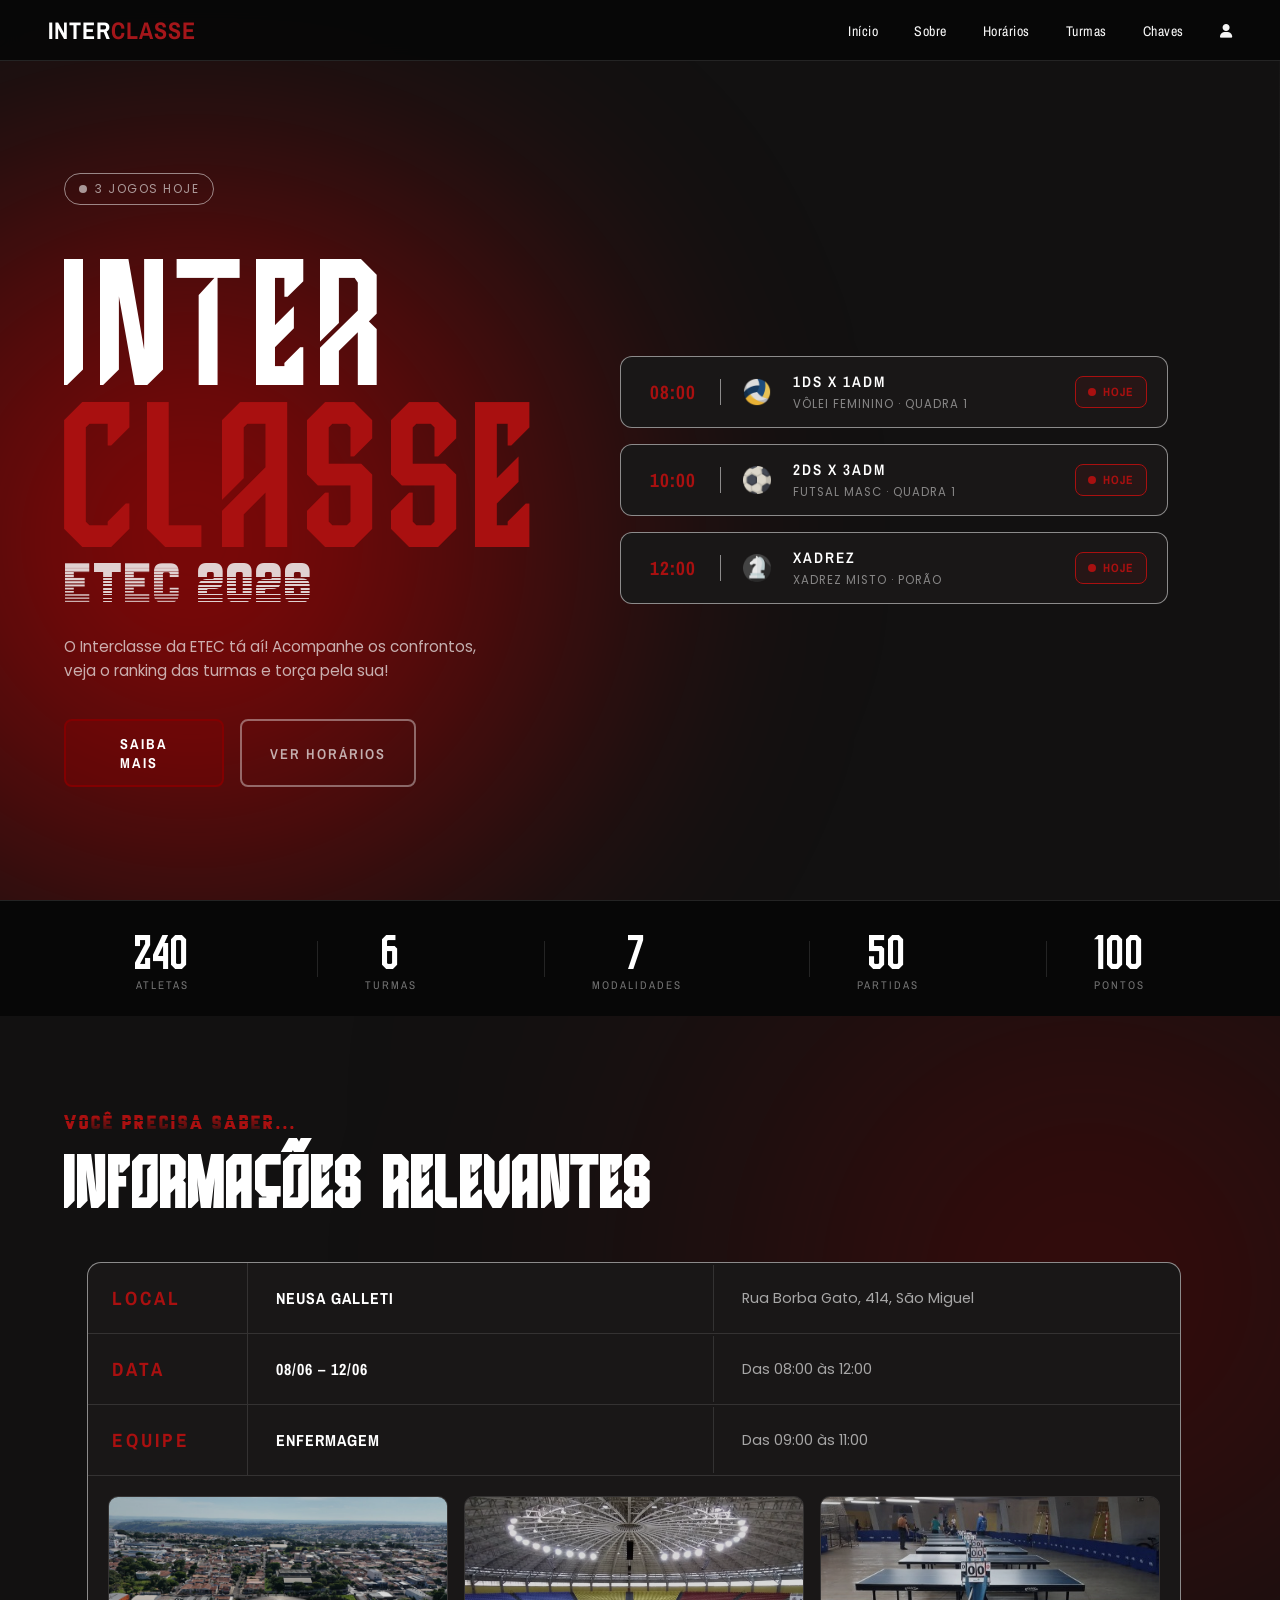
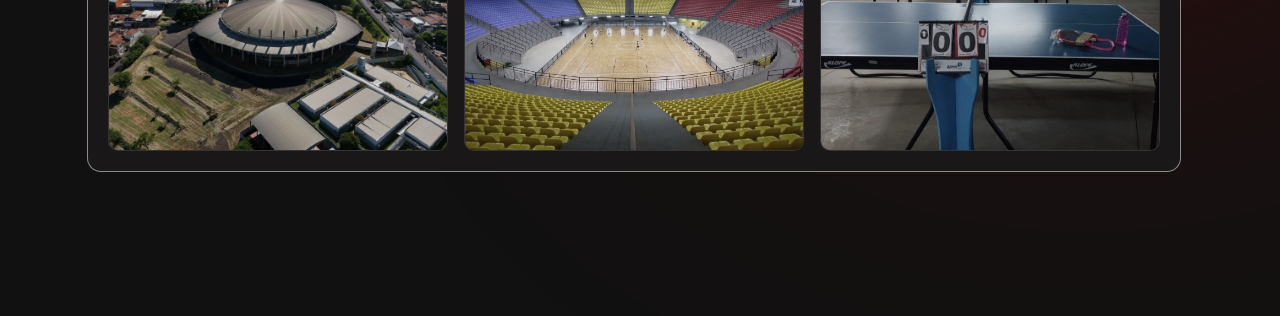
==== ProjetoInterclasse/screens/index.html @ 47228dbf "Att login modal + sobre Criação e lapidação do modal de login e da página sobre (infos)" ====
<!DOCTYPE html>
<html lang="pt-br">
<head>
    <meta charset="UTF-8">
    <meta name="viewport" content="width=device-width, initial-scale=1.0">
    <link rel="stylesheet" href="css/style.css">
    <link rel="stylesheet" href="https://cdnjs.cloudflare.com/ajax/libs/font-awesome/6.5.0/css/all.min.css">
    <link rel="preconnect" href="https://fonts.googleapis.com">
    <link rel="preconnect" href="https://fonts.gstatic.com" crossorigin>
    <link href="https://fonts.googleapis.com/css2?family=Alegreya:ital,wght@0,400..900;1,400..900&family=Archivo+Narrow:ital,wght@0,400..700;1,400..700&family=Poppins:ital,wght@0,100;0,200;0,300;0,400;0,500;0,600;0,700;0,800;0,900;1,100;1,200;1,300;1,400;1,500;1,600;1,700;1,800;1,900&family=Work+Sans:ital,wght@0,100..900;1,100..900&display=swap" rel="stylesheet">
    <title>Interclasse</title>
</head>

<body>
 
    <!-- ==================== HEADER ==================== -->
    <header>
        <nav>
            <div class="logo"><h1>INTER<span>CLASSE</span></h1></div>
            <ul>
                <li><a href="#home">Início</a></li>
                <li><a href="#sobre">Sobre</a></li>
                <li><a href="#horarios">Horários</a></li>
                <li><a href="#turmas">Turmas</a></li>
                <li><a href="#chaves">Chaves</a></li>
                <li><a href="#" id="openLogin"><i class="fas fa-user"></i></a></li>
            </ul>
        </nav>
    </header>
 
    <!-- ==================== HOME ==================== -->
    <section class="hero" id="home">
        <div class="hero-texture"></div>
        <div class="hero-blob"></div>
 
        <div class="hero-left">
            <div class="badge-hoje">
                <div class="dot"></div>
                <span>3 Jogos Hoje</span>
            </div>
            <h1 class="hero-title">
                <span class="t1">INTER</span>
                <span class="t2">CLASSE</span>
            </h1>
            <div class="hero-sub">ETEC 2026</div>
            <p class="hero-desc">
                O Interclasse da ETEC tá aí! Acompanhe os confrontos,
                veja o ranking das turmas e torça pela sua!
            </p>
            <div class="hero-btns">
                <a href="#sobre" class="btn-primary">Saiba Mais</a>
                <a href="#horarios" class="btn-secondary">Ver Horários</a>
            </div>
        </div>
 
        <div class="hero-right">
            <div class="game-card">
                <div class="gc-hour">08:00</div>
                <div class="gc-icon"><img src="../imgs/icons/voleibol.png" alt="Vôlei"></div>
                <div class="gc-name">1DS X 1ADM</div>
                <div class="gc-desc">Vôlei Feminino · Quadra 1</div>
                <div class="gc-badge"><div class="dot"></div><span>Hoje</span></div>
            </div>
            <div class="game-card">
                <div class="gc-hour">10:00</div>
                <div class="gc-icon"><img src="../imgs/icons/futsal.png" alt="Futsal"></div>
                <div class="gc-name">2DS X 3ADM</div>
                <div class="gc-desc">Futsal Masc · Quadra 1</div>
                <div class="gc-badge"><div class="dot"></div><span>Hoje</span></div>
            </div>
            <div class="game-card">
                <div class="gc-hour">12:00</div>
                <div class="gc-icon"><img src="../imgs/icons/xadrez.png" alt="Xadrez"></div>
                <div class="gc-name">XADREZ</div>
                <div class="gc-desc">Xadrez Misto · Porão</div>
                <div class="gc-badge"><div class="dot"></div><span>Hoje</span></div>
            </div>
        </div>
    </section>
 
    <!-- ==================== STATS BAR ==================== -->
    <div class="stats-bar">
        <div class="stat-item"><span class="stat-value">240</span><span class="stat-label">Atletas</span></div>
        <div class="stat-item"><span class="stat-value">6</span><span class="stat-label">Turmas</span></div>
        <div class="stat-item"><span class="stat-value">7</span><span class="stat-label">Modalidades</span></div>
        <div class="stat-item"><span class="stat-value">50</span><span class="stat-label">Partidas</span></div>
        <div class="stat-item"><span class="stat-value">100</span><span class="stat-label">Pontos</span></div>
    </div>
 
    <!-- ==================== SOBRE ==================== -->
    <section class="sobre-section" id="sobre">
        <div class="sobre-texture"></div>
        <div class="sobre-blob"></div>
 
        <div class="section-header">
            <div class="section-eyebrow">Você precisa saber...</div>
            <h2 class="section-title">INFORMAÇÕES RELEVANTES</h2>
        </div>
 
        <div class="info-card">
            <div class="info-row">
                <div class="info-label">Local</div>
                <div class="info-value">NEUSA GALLETI</div>
                <div class="info-detail">Rua Borba Gato, 414, São Miguel</div>
            </div>
            <div class="info-row">
                <div class="info-label">Data</div>
                <div class="info-value">08/06 – 12/06</div>
                <div class="info-detail">Das 08:00 às 12:00</div>
            </div>
            <div class="info-row">
                <div class="info-label">Equipe</div>
                <div class="info-value">ENFERMAGEM</div>
                <div class="info-detail">Das 09:00 às 11:00</div>
            </div>
            <div class="gallery">
                <div class="gallery-item"><img src="../imgs/local/local1.jpeg" alt="Vista aérea"></div>
                <div class="gallery-item"><img src="../imgs/local/local2.jpeg" alt="Quadra interna"></div>
                <div class="gallery-item"><img src="../imgs/local/local3.jpg" alt="Mesas de tênis"></div>
            </div>
        </div>
    </section>
 
    <!-- ==================== MODAL LOGIN ==================== -->
    <div class="modal-overlay" id="loginModal">
        <div class="modal">
            <div class="modal-header">
                <div class="modal-logo">INTER<span>CLASSE</span></div>
                <div class="modal-subtitle">ETEC Antonio Devisate &mdash; 2026</div>
                <button class="modal-close" id="closeModal"><i class="fas fa-times"></i></button>
            </div>
            <div class="modal-body">
                <div class="modal-field">
                    <label>Usuário / RM</label>
                    <input type="text" placeholder="Digite seu usuário...">
                </div>
                <div class="modal-field">
                    <label>Senha</label>
                    <input type="password" placeholder="••••••••••••">
                </div>
                <div class="modal-role">
                    <label>Entrar como</label>
                    <div class="role-toggle">
                        <button class="role-btn active" id="roleOrg">Organização</button>
                        <button class="role-btn" id="roleAluno">Aluno</button>
                    </div>
                </div>
                <button class="modal-submit">Entrar</button>
            </div>
            <div class="modal-footer">Cadastro? Fale com a Coordenação.</div>
        </div>
    </div>
 
    <script>
        // Modal
        const modal     = document.getElementById('loginModal');
        const openBtn   = document.getElementById('openLogin');
        const closeBtn  = document.getElementById('closeModal');
        const roleOrg   = document.getElementById('roleOrg');
        const roleAluno = document.getElementById('roleAluno');
 
        openBtn.addEventListener('click', (e) => { e.preventDefault(); modal.classList.add('open'); });
        closeBtn.addEventListener('click', () => modal.classList.remove('open'));
        modal.addEventListener('click', (e) => { if (e.target === modal) modal.classList.remove('open'); });
        document.addEventListener('keydown', (e) => { if (e.key === 'Escape') modal.classList.remove('open'); });
 
        roleOrg.addEventListener('click', () => { roleOrg.classList.add('active'); roleAluno.classList.remove('active'); });
        roleAluno.addEventListener('click', () => { roleAluno.classList.add('active'); roleOrg.classList.remove('active'); });
 
        // Smooth scroll para âncoras do nav
        document.querySelectorAll('a[href^="#"]').forEach(a => {
            a.addEventListener('click', e => {
                const target = document.querySelector(a.getAttribute('href'));
                if (target) { e.preventDefault(); target.scrollIntoView({ behavior: 'smooth' }); }
            });
        });
    </script>
 
</body>
</html>
---- ProjetoInterclasse/screens/css/style.css ----
/* ===================== RESET & BASE ===================== */
        * { margin: 0; padding: 0; box-sizing: border-box; }
 
        @font-face {
            font-family: 'HighJersey';
            src: url('../../fontes/HighJersey/High Jersey.ttf') format('truetype');
        }
        @font-face {
            font-family: 'Championship';
            src: url('../../fontes/Champ/Championship.ttf') format('truetype');
        }
 
        :root {
            --main-color:    #121111;
            --darker-color:  #070707;
            --red:           #A91010;
            --dark-red:      #A4161A;
            --red-button:    #820001;
            --white:         #FFFFFF;
            --light-gray:    #F5F5F5;
            --dark-gray:     #191717;
            --border:        rgba(245,245,245,0.12);
            --border-strong: rgba(245,245,245,0.52);
        }
 
        body {
            overflow-x: hidden;
            background-color: var(--main-color);
            color: var(--white);
            font-family: 'Poppins', Arial, sans-serif;
        }
 
        /* ===================== HEADER / NAV ===================== */
        header { position: fixed; top: 0; left: 0; width: 100%; z-index: 100; }
 
        nav {
            display: flex;
            justify-content: space-between;
            align-items: center;
            padding: 14px 48px;
            background-color: rgba(7,7,7,0.92);
            backdrop-filter: blur(10px);
            border-bottom: 1px solid var(--border);
        }
 
        .logo h1 { font-family: 'Archivo Narrow', sans-serif; font-size: 1.5rem; font-weight: 700; letter-spacing: 1px; }
        .logo span { color: var(--dark-red); }
 
        nav ul { display: flex; gap: 36px; list-style: none; }
        nav ul li a {
            text-decoration: none;
            color: var(--light-gray);
            font-size: 0.875rem;
            font-family: 'Archivo Narrow', sans-serif;
            letter-spacing: 0.5px;
            transition: color 0.25s;
        }
        nav ul li a:hover { color: var(--dark-red); }
 
        /* ===================== HERO SECTION ===================== */
        .hero {
            position: relative;
            min-height: 100vh;
            display: flex;
            align-items: stretch;
            overflow: hidden;
            padding-top: 60px;
        }
 
        .hero-texture {
            position: absolute;
            inset: 0;
            background-image: url('imgs/Texture.png');
            background-size: 250% 150%;
            background-position: center;
            opacity: 0.2;
            z-index: 0;
        }
 
        .hero-blob {
            position: absolute;
            left: -35%; top: 10%;
            width: 100%; height: 100%;
            border-radius: 100%;
            background: radial-gradient(circle at center, rgba(219,0,0,0.651), transparent 70%);
            filter: blur(100px);
            z-index: 0;
            pointer-events: none;
        }
 
        .hero::after {
            content: '';
            position: absolute;
            right: 0; top: 0; bottom: 0;
            width: 1px;
            background: linear-gradient(to bottom, transparent, var(--border), transparent);
        }
 
        .hero-left {
            position: relative; z-index: 2;
            flex: 1;
            display: flex; flex-direction: column; justify-content: center;
            padding: 60px 48px 60px 64px;
        }
 
        .badge-hoje {
            display: inline-flex; align-items: center; gap: 8px;
            border: 1px solid var(--border-strong);
            border-radius: 20px; padding: 6px 14px;
            width: fit-content; margin-bottom: 28px;
        }
        .badge-hoje .dot { width: 8px; height: 8px; border-radius: 50%; background: var(--light-gray); opacity: 0.6; }
        .badge-hoje span { font-size: 0.75rem; text-transform: uppercase; letter-spacing: 1.5px; color: rgba(245,245,245,0.6); }
 
        .hero-title { font-family: 'HighJersey', 'Archivo Narrow', sans-serif; line-height: 0.85; margin-bottom: 16px; font-weight: 500; }
        .hero-title .t1 { display: block; font-size: 20vh; letter-spacing: 1vh; color: var(--white); }
        .hero-title .t2 { display: block; font-size: 23vh; color: var(--red); letter-spacing: 1vh; margin-top: -2.5%; }
 
        .hero-sub { font-family: 'Championship', 'Archivo Narrow', sans-serif; font-size: clamp(28px, 5vw, 52px); color: rgba(245,245,245,0.85); letter-spacing: 2px; margin-bottom: 20px; }
        .hero-desc { font-size: 0.95rem; line-height: 1.6; color: rgba(245,245,245,0.7); max-width: 420px; margin-bottom: 36px; }
 
        .hero-btns { display: flex; gap: 16px; flex-wrap: wrap; }
 
        .btn-primary {
            width: 28%;
            display: inline-flex; align-items: center; justify-content: center;
            padding: 13px 78px;
            background: rgba(130,0,0,0.35); color: var(--white);
            border: 2px solid var(--red-button); border-radius: 8px;
            font-family: 'Archivo Narrow', sans-serif; font-size: 0.9rem; font-weight: 700;
            letter-spacing: 2px; text-transform: uppercase; cursor: pointer;
            transition: box-shadow 0.25s, transform 0.2s, background 0.25s;
            text-decoration: none;
        }
        .btn-primary:hover { background: rgba(130,0,0,0.55); box-shadow: 0 0 18px rgba(220,0,0,0.6); transform: scale(1.04); color: var(--white); }
 
        .btn-secondary {
            display: inline-flex; align-items: center; justify-content: center;
            padding: 13px 28px;
            background: transparent; color: rgba(245,245,245,0.7);
            border: 2px solid rgba(245,245,245,0.4); border-radius: 8px;
            font-family: 'Archivo Narrow', sans-serif; font-size: 0.9rem; font-weight: 600;
            letter-spacing: 2px; text-transform: uppercase; cursor: pointer;
            transition: box-shadow 0.25s, transform 0.2s, color 0.2s, border-color 0.2s;
            text-decoration: none;
        }
        .btn-secondary:hover { color: var(--white); border-color: rgba(245,245,245,0.8); box-shadow: 0 0 14px rgba(245,245,245,0.25); transform: scale(1.04); }
 
        .hero-right {
            left: -5%;
            position: relative; z-index: 2;
            flex: 0 0 620px;
            display: flex; flex-direction: column; justify-content: center;
            padding: 60px 48px 60px 24px;
            gap: 16px;
        }
 
        .game-card {
            display: grid;
            grid-template-columns: 80px 40px 1fr auto;
            grid-template-rows: auto auto;
            column-gap: 16px; row-gap: 4px;
            align-items: center;
            background: var(--dark-gray);
            border: 1px solid var(--border-strong);
            border-radius: 12px;
            padding: 14px 20px;
            transition: border-color 0.25s, box-shadow 0.25s;
        }
        .game-card:hover { border-color: rgba(169,16,16,0.6); box-shadow: 0 0 16px rgba(169,16,16,0.15); }
 
        .gc-hour { grid-column: 1; grid-row: 1 / 3; font-size: 1.2rem; font-weight: 700; color: var(--red); padding-right: 16px; border-right: 1px solid var(--border-strong); text-align: center; font-family: 'Archivo Narrow', sans-serif; letter-spacing: 1px; align-self: center; }
        .gc-icon { grid-column: 2; grid-row: 1 / 3; display: flex; align-items: center; justify-content: center; }
        .gc-icon img { width: 28px; height: 28px; object-fit: contain; opacity: 0.9; }
        .gc-name { grid-column: 3; grid-row: 1; font-size: 0.95rem; font-weight: 600; letter-spacing: 2px; color: var(--white); font-family: 'Archivo Narrow', sans-serif; }
        .gc-desc { grid-column: 3; grid-row: 2; font-size: 0.72rem; text-transform: uppercase; color: rgba(245,245,245,0.5); letter-spacing: 1px; }
 
        .gc-badge { grid-column: 4; grid-row: 1 / 3; display: inline-flex; align-items: center; gap: 7px; border: 1.5px solid var(--red); border-radius: 8px; padding: 7px 12px; background: rgba(169,16,16,0.1); white-space: nowrap; }
        .gc-badge .dot { width: 8px; height: 8px; border-radius: 50%; background: var(--red); flex-shrink: 0; }
        .gc-badge span { font-size: 0.75rem; font-weight: 700; color: var(--red); text-transform: uppercase; letter-spacing: 1px; font-family: 'Archivo Narrow', sans-serif; }
 
        /* ===================== STATS BAR ===================== */
        .stats-bar {
            display: flex; justify-content: space-around; align-items: center;
            background: var(--darker-color);
            border-top: 1px solid var(--border);
            padding: 24px 48px;
        }
        .stat-item { display: flex; flex-direction: column; align-items: center; gap: 4px; position: relative; }
        .stat-item:not(:last-child)::after { content: ''; position: absolute; right: -10vw; top: 50%; transform: translateY(-50%); width: 1px; height: 36px; background: var(--border); }
        .stat-value { font-family: 'HighJersey', 'Archivo Narrow', sans-serif; font-size: clamp(2rem, 4vw, 3rem); color: var(--white); line-height: 1; letter-spacing: 1px; }
        .stat-label { font-size: 0.7rem; text-transform: uppercase; letter-spacing: 2px; color: rgba(245,245,245,0.45); font-family: 'Archivo Narrow', sans-serif; }
 
        /* ===================== SOBRE / INFORMAÇÕES ===================== */
        .sobre-section {
            position: relative;
            min-height: 100vh;
            padding: 100px 64px 80px;
            overflow: hidden;
        }
 
        .sobre-blob {
            position: absolute;
            right: -20%; top: -10%;
            width: 70%; height: 80%;
            border-radius: 50%;
            background: radial-gradient(circle at center, rgba(130, 0, 0, 0.767), transparent 70%);
            filter: blur(180px);
            z-index: 0;
            pointer-events: none;
        }
 
        .sobre-texture {
            position: absolute;
            inset: 0;
            background-image: url('../imgs/Texture.png');
            background-size: 100% 100%;
            opacity: 0.07;
            z-index: 0;
        }
 
        .section-header { position: relative; z-index: 2; margin-bottom: 48px; }
 
        .section-eyebrow {
            font-family: 'Championship', 'Archivo Narrow', sans-serif;
            font-size: 1.1rem; color: var(--red);
            letter-spacing: 3px; text-transform: uppercase;
            margin-bottom: 8px;
        }
 
        .section-title {
            font-family: 'HighJersey', 'Archivo Narrow', sans-serif;
            font-size: clamp(36px, 6vw, 72px);
            color: var(--white); line-height: 1; letter-spacing: 2px;
        }
 
        .info-card {
            position: relative; z-index: 2;
            background: var(--dark-gray);
            border: 1px solid var(--border-strong);
            border-radius: 14px;
            overflow: hidden;
            width: 95%;
            margin-left: 2%;
        }
 
        .info-row {
            display: grid;
            grid-template-columns: 160px 1fr 1fr;
            align-items: center;
            border-bottom: 1px solid var(--border);
        }
        .info-row:last-of-type { border-bottom: none; }
 
        .info-label { padding: 22px 24px; font-family: 'Archivo Narrow', sans-serif; font-size: 1.2rem; font-weight: 700; letter-spacing: 3px; text-transform: uppercase; color: var(--red); border-right: 1px solid var(--border); }
        .info-value { padding: 22px 28px; font-family: 'Archivo Narrow', sans-serif; font-size: 1rem; font-weight: 700; letter-spacing: 1px; color: var(--white); border-right: 1px solid var(--border); }
        .info-detail { padding: 22px 28px; font-size: 0.9rem; color: rgba(245,245,245,0.65); }
 
        .gallery { display: grid; grid-template-columns: repeat(3, 1fr); gap: 16px; padding: 20px; }
        .gallery-item { border-radius: 10px; overflow: hidden; aspect-ratio: 4/3; border: 1px solid var(--border); background: var(--dark-gray); position: relative; }
        .gallery-item img { width: 100%; height: 100%; object-fit: cover; display: block; transition: transform 0.4s, filter 0.4s; filter: brightness(0.85) saturate(0.8); }
        .gallery-item:hover img { transform: scale(1.06); filter: brightness(1) saturate(1); }
        .gallery-item::after { content: ''; position: absolute; inset: 0; background: linear-gradient(to top, rgba(130,0,0,0.3), transparent 60%); opacity: 0; transition: opacity 0.4s; }
        .gallery-item:hover::after { opacity: 1; }
 
        /* ===================== MODAL LOGIN ===================== */
        .modal-overlay {
            position: fixed; inset: 0;
            background: rgba(0,0,0,0.76);
            backdrop-filter: blur(6px);
            z-index: 200;
            display: flex; align-items: center; justify-content: center;
            opacity: 0; pointer-events: none;
            transition: opacity 0.25s;
        }
        .modal-overlay.open { opacity: 1; pointer-events: all; }
 
        .modal {
            background: var(--dark-gray);
            border: 1px solid var(--border);
            border-radius: 14px;
            width: 100%; max-width: 400px;
            overflow: hidden;
            transform: translateY(20px);
            transition: transform 0.25s;
        }
        .modal-overlay.open .modal { transform: translateY(0); }
 
        .modal-header { background: #121111; border-bottom: 1px solid var(--border); padding: 24px 28px; text-align: center; position: relative; }
        .modal-header .modal-logo { font-family: 'Archivo Narrow', sans-serif; font-size: 1.4rem; font-weight: 700; letter-spacing: 1px; }
        .modal-header .modal-logo span { color: var(--dark-red); }
        .modal-header .modal-subtitle { font-size: 0.75rem; color: rgba(245,245,245,0.4); letter-spacing: 2px; text-transform: uppercase; margin-top: 4px; font-family: 'Archivo Narrow', sans-serif; }
 
        .modal-close { position: absolute; top: 14px; right: 16px; background: var(--dark-gray); border: 1px solid var(--border); color: var(--white); width: 28px; height: 28px; border-radius: 6px; cursor: pointer; font-size: 0.85rem; display: flex; align-items: center; justify-content: center; transition: background 0.2s, border-color 0.2s; }
        .modal-close:hover { background: rgba(169,16,16,0.2); border-color: var(--red); }
 
        .modal-body { padding: 28px; display: flex; flex-direction: column; gap: 18px; }
        .modal-field { display: flex; flex-direction: column; gap: 7px; }
        .modal-field label { font-size: 0.72rem; font-weight: 700; letter-spacing: 2px; text-transform: uppercase; color: rgba(245,245,245,0.55); font-family: 'Archivo Narrow', sans-serif; }
        .modal-field input { background: var(--main-color); border: 1px solid var(--border); border-radius: 8px; padding: 12px 14px; color: var(--white); font-size: 0.9rem; font-family: 'Poppins', sans-serif; outline: none; transition: border-color 0.2s, box-shadow 0.2s; }
        .modal-field input::placeholder { color: rgba(245,245,245,0.25); }
        .modal-field input:focus { border-color: rgba(169,16,16,0.7); box-shadow: 0 0 0 3px rgba(169,16,16,0.12); }
 
        .modal-role { display: flex; flex-direction: column; gap: 7px; }
        .modal-role label { font-size: 0.72rem; font-weight: 700; letter-spacing: 2px; text-transform: uppercase; color: rgba(245,245,245,0.55); font-family: 'Archivo Narrow', sans-serif; }
        .role-toggle { display: flex; gap: 10px; }
        .role-btn { flex: 1; padding: 11px; border-radius: 8px; border: 1.5px solid var(--border); background: transparent; color: rgba(245,245,245,0.5); font-family: 'Archivo Narrow', sans-serif; font-size: 0.85rem; font-weight: 700; letter-spacing: 1.5px; text-transform: uppercase; cursor: pointer; transition: all 0.2s; }
        .role-btn.active { background: #8200007c; border-color: var(--red-button); color: var(--white); }
        .role-btn:not(.active):hover { border-color: rgba(245,245,245,0.4); color: var(--white); }
 
        .modal-submit { width: 100%; padding: 14px; background: #8200007c; border: 1.8px solid var(--red-button); color: var(--white); border-radius: 8px; font-family: 'Archivo Narrow', sans-serif; font-size: 1rem; font-weight: 700; letter-spacing: 3px; text-transform: uppercase; cursor: pointer; transition: background 0.2s, box-shadow 0.2s, transform 0.15s; margin-top: 4px; }
        .modal-submit:hover { background: #a0000098; transform: scale(1.02); }
 
        .modal-footer { background: #121111; border-top: 1px solid var(--border); padding: 14px 28px; text-align: center; font-size: 0.78rem; color: rgba(245,245,245,0.4); font-family: 'Archivo Narrow', sans-serif; }
 
        /* ===================== RESPONSIVO ===================== */
        @media (max-width: 900px) {
            .hero { flex-direction: column; }
            .hero-right { flex: unset; padding: 0 32px 48px; }
            .hero-left { padding: 48px 32px 24px; }
            .hero-title .t1 { font-size: clamp(60px, 18vw, 110px); }
            .hero-title .t2 { font-size: clamp(80px, 22vw, 140px); }
            .sobre-section { padding: 100px 32px 60px; }
            .info-row { grid-template-columns: 120px 1fr; }
            .info-detail { grid-column: 2; border-top: none; }
            .gallery { grid-template-columns: 1fr 1fr; }
        }
        @media (max-width: 600px) {
            nav { padding: 12px 20px; }
            .hero-left { padding: 40px 20px 16px; }
            .hero-right { padding: 0 20px 40px; }
            .stats-bar { flex-wrap: wrap; gap: 24px; padding: 24px 20px; }
            .stat-item::after { display: none; }
            .sobre-section { padding: 100px 20px 60px; }
            .gallery { grid-template-columns: 1fr; }
        }
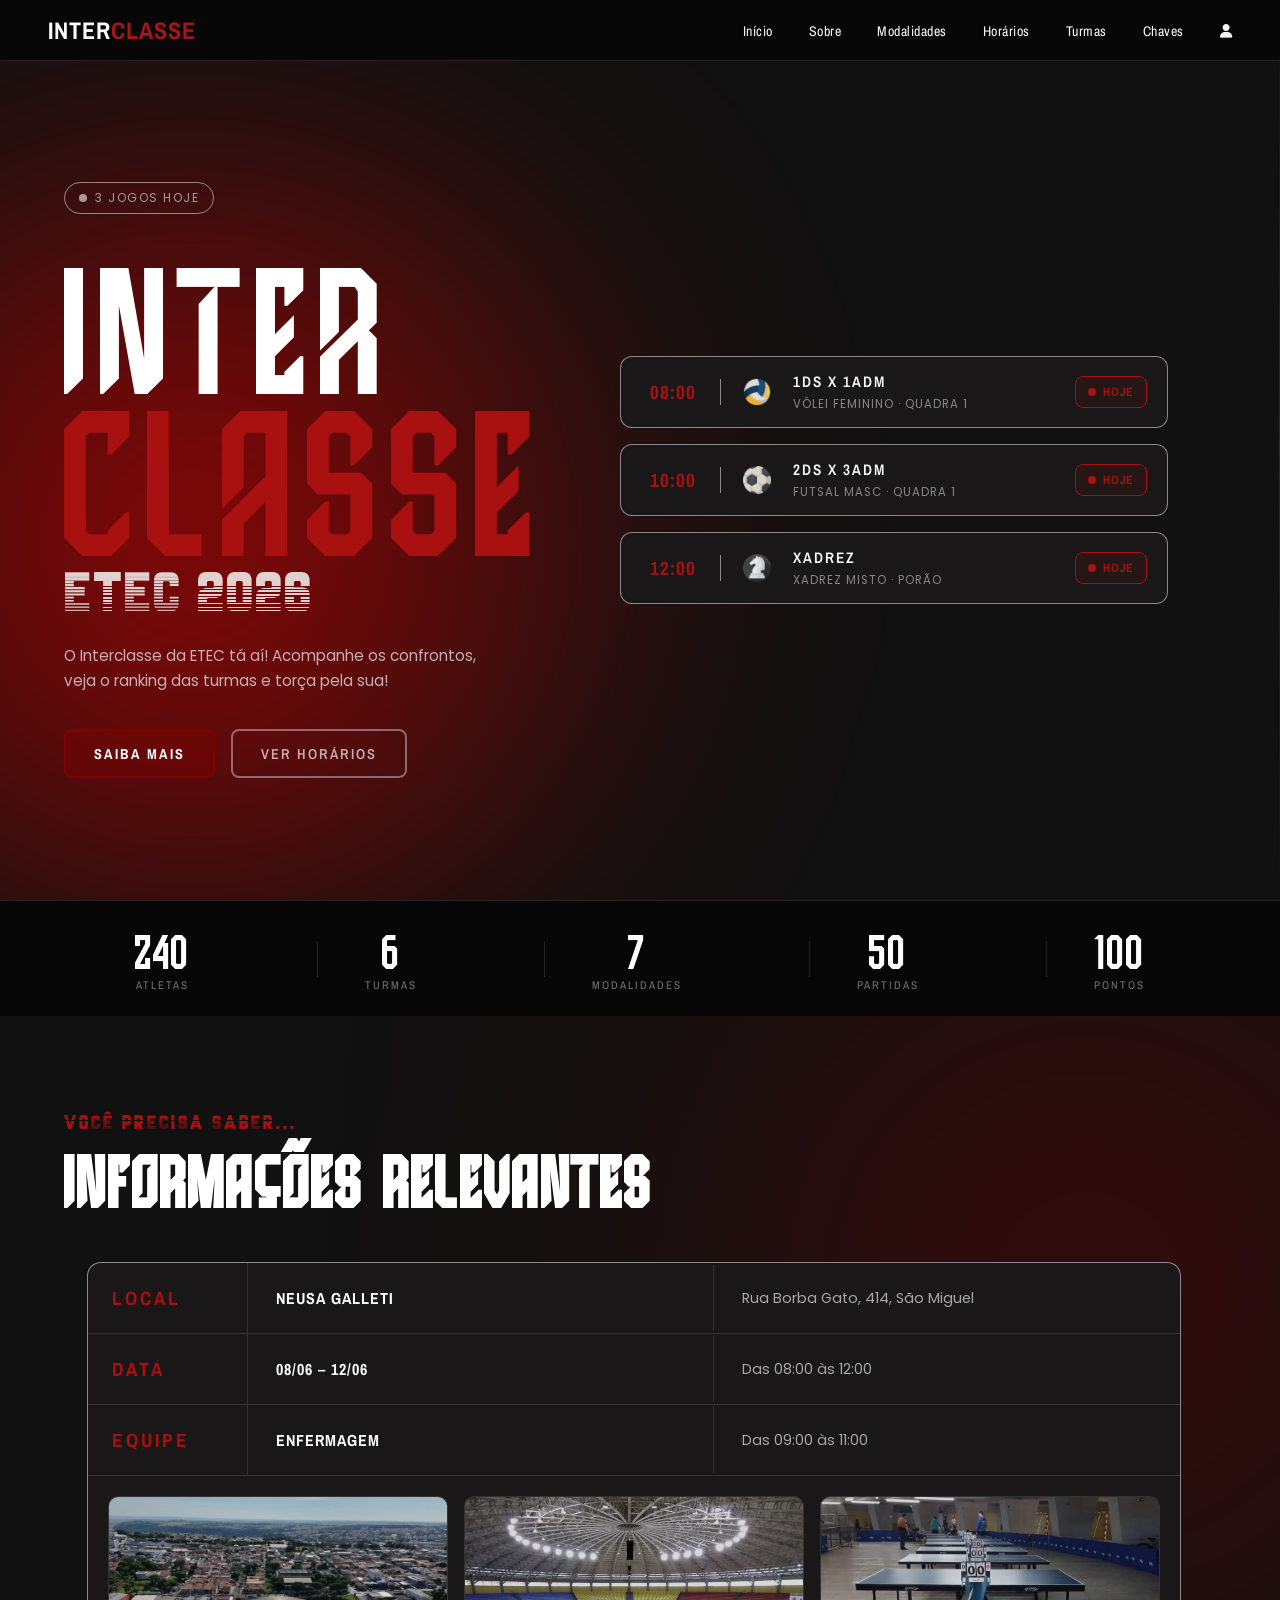
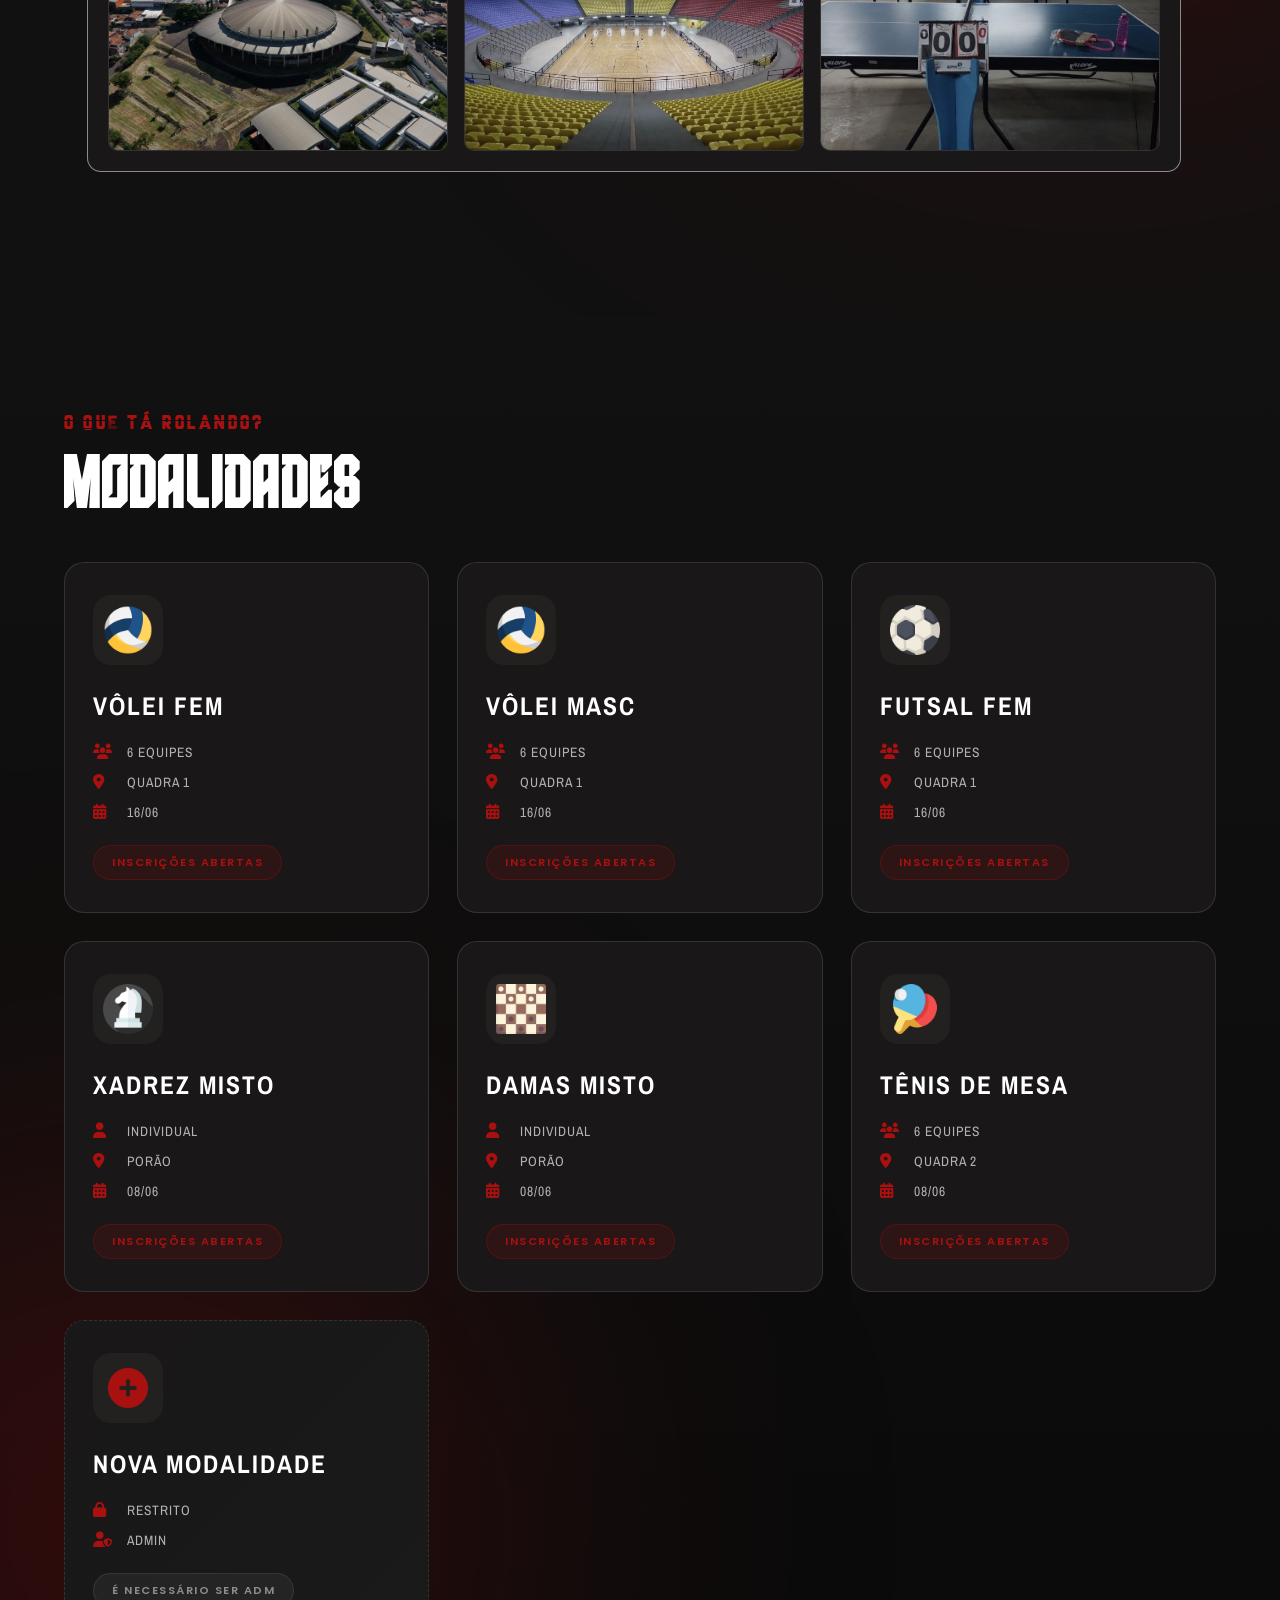
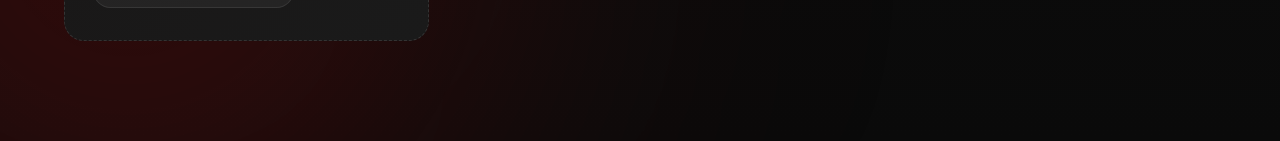
==== commit ef967bd5: "Att aba Modalidades Html, css, icons aba modalidades" ====
--- a/ProjetoInterclasse/screens/index.html
+++ b/ProjetoInterclasse/screens/index.html
@@ -3,23 +3,29 @@
 <head>
     <meta charset="UTF-8">
     <meta name="viewport" content="width=device-width, initial-scale=1.0">
-    <link rel="stylesheet" href="css/style.css">
+    <title>Interclasse - ETEC 2026</title>
+    
+    <!-- Fonts & Icons -->
     <link rel="stylesheet" href="https://cdnjs.cloudflare.com/ajax/libs/font-awesome/6.5.0/css/all.min.css">
     <link rel="preconnect" href="https://fonts.googleapis.com">
     <link rel="preconnect" href="https://fonts.gstatic.com" crossorigin>
-    <link href="https://fonts.googleapis.com/css2?family=Alegreya:ital,wght@0,400..900;1,400..900&family=Archivo+Narrow:ital,wght@0,400..700;1,400..700&family=Poppins:ital,wght@0,100;0,200;0,300;0,400;0,500;0,600;0,700;0,800;0,900;1,100;1,200;1,300;1,400;1,500;1,600;1,700;1,800;1,900&family=Work+Sans:ital,wght@0,100..900;1,100..900&display=swap" rel="stylesheet">
-    <title>Interclasse</title>
+    <link href="https://fonts.googleapis.com/css2?family=Archivo+Narrow:ital,wght@0,400;0,500;0,600;0,700;1,400;1,500;1,600;1,700&family=Poppins:ital,wght@0,100;0,200;0,300;0,400;0,500;0,600;0,700;0,800;0,900;1,100;1,200;1,300;1,400;1,500;1,600;1,700;1,800;1,900&display=swap" rel="stylesheet">
+    
+    <!-- CSS -->
+    <link rel="stylesheet" href="css/style.css">
 </head>
-
 <body>
- 
+
     <!-- ==================== HEADER ==================== -->
     <header>
         <nav>
-            <div class="logo"><h1>INTER<span>CLASSE</span></h1></div>
+            <div class="logo">
+                <h1>INTER<span>CLASSE</span></h1>
+            </div>
             <ul>
                 <li><a href="#home">Início</a></li>
                 <li><a href="#sobre">Sobre</a></li>
+                <li><a href="#modalidades">Modalidades</a></li>
                 <li><a href="#horarios">Horários</a></li>
                 <li><a href="#turmas">Turmas</a></li>
                 <li><a href="#chaves">Chaves</a></li>
@@ -27,12 +33,12 @@
             </ul>
         </nav>
     </header>
- 
+
     <!-- ==================== HOME ==================== -->
     <section class="hero" id="home">
         <div class="hero-texture"></div>
         <div class="hero-blob"></div>
- 
+
         <div class="hero-left">
             <div class="badge-hoje">
                 <div class="dot"></div>
@@ -52,7 +58,7 @@
                 <a href="#horarios" class="btn-secondary">Ver Horários</a>
             </div>
         </div>
- 
+
         <div class="hero-right">
             <div class="game-card">
                 <div class="gc-hour">08:00</div>
@@ -77,7 +83,7 @@
             </div>
         </div>
     </section>
- 
+
     <!-- ==================== STATS BAR ==================== -->
     <div class="stats-bar">
         <div class="stat-item"><span class="stat-value">240</span><span class="stat-label">Atletas</span></div>
@@ -86,17 +92,17 @@
         <div class="stat-item"><span class="stat-value">50</span><span class="stat-label">Partidas</span></div>
         <div class="stat-item"><span class="stat-value">100</span><span class="stat-label">Pontos</span></div>
     </div>
- 
+
     <!-- ==================== SOBRE ==================== -->
     <section class="sobre-section" id="sobre">
         <div class="sobre-texture"></div>
         <div class="sobre-blob"></div>
- 
+
         <div class="section-header">
             <div class="section-eyebrow">Você precisa saber...</div>
             <h2 class="section-title">INFORMAÇÕES RELEVANTES</h2>
         </div>
- 
+
         <div class="info-card">
             <div class="info-row">
                 <div class="info-label">Local</div>
@@ -120,13 +126,123 @@
             </div>
         </div>
     </section>
- 
+
+    <!-- ==================== MODALIDADES ==================== -->
+    <section class="modalidades-section" id="modalidades">
+        <div class="modalidades-texture"></div>
+        <div class="modalidades-blob"></div>
+
+        <div class="section-header">
+            <div class="section-eyebrow">O QUE TÁ ROLANDO?</div>
+            <h2 class="section-title">MODALIDADES</h2>
+        </div>
+
+        <div class="modalidades-grid">
+            <!-- Vôlei Feminino -->
+            <div class="modalidade-card">
+                <div class="modalidade-icon">
+                    <img src="../imgs/icons/voleibol.png" alt="" width="50px">
+                </div>
+                <h3 class="modalidade-title">VÔLEI FEM</h3>
+                <div class="modalidade-stats">
+                    <span><i class="fas fa-users"></i> 6 EQUIPES</span>
+                    <span><i class="fas fa-map-marker-alt"></i> QUADRA 1</span>
+                    <span><i class="fas fa-calendar-alt"></i> 16/06</span>
+                </div>
+                <div class="modalidade-badge">Inscrições Abertas</div>
+            </div>
+
+            <!-- Vôlei Masculino -->
+            <div class="modalidade-card">
+                <div class="modalidade-icon">
+                    <img src="../imgs/icons/voleibol.png" alt="" width="50px">
+                </div>
+                <h3 class="modalidade-title">VÔLEI MASC</h3>
+                <div class="modalidade-stats">
+                    <span><i class="fas fa-users"></i> 6 EQUIPES</span>
+                    <span><i class="fas fa-map-marker-alt"></i> QUADRA 1</span>
+                    <span><i class="fas fa-calendar-alt"></i> 16/06</span>
+                </div>
+                <div class="modalidade-badge">Inscrições Abertas</div>
+            </div>
+
+            <!-- Futsal Feminino -->
+            <div class="modalidade-card">
+                <div class="modalidade-icon">
+                    <img src="../imgs/icons/futsal.png" alt="" width="50px">
+                </div>
+                <h3 class="modalidade-title">FUTSAL FEM</h3>
+                <div class="modalidade-stats">
+                    <span><i class="fas fa-users"></i> 6 EQUIPES</span>
+                    <span><i class="fas fa-map-marker-alt"></i> QUADRA 1</span>
+                    <span><i class="fas fa-calendar-alt"></i> 16/06</span>
+                </div>
+                <div class="modalidade-badge">Inscrições Abertas</div>
+            </div>
+
+            <!-- Xadrez Misto -->
+            <div class="modalidade-card">
+                <div class="modalidade-icon">
+                   <img src="../imgs/icons/xadrez.png" alt="" width="50px">
+                </div>
+                <h3 class="modalidade-title">XADREZ MISTO</h3>
+                <div class="modalidade-stats">
+                    <span><i class="fas fa-user"></i> INDIVIDUAL</span>
+                    <span><i class="fas fa-map-marker-alt"></i> PORÃO</span>
+                    <span><i class="fas fa-calendar-alt"></i> 08/06</span>
+                </div>
+                <div class="modalidade-badge">Inscrições Abertas</div>
+            </div>
+
+            <!-- Damas Misto -->
+            <div class="modalidade-card">
+                <div class="modalidade-icon">
+                    <img src="../imgs/icons/damas.png" alt="" width="50px">
+                </div>
+                <h3 class="modalidade-title">DAMAS MISTO</h3>
+                <div class="modalidade-stats">
+                    <span><i class="fas fa-user"></i> INDIVIDUAL</span>
+                    <span><i class="fas fa-map-marker-alt"></i> PORÃO</span>
+                    <span><i class="fas fa-calendar-alt"></i> 08/06</span>
+                </div>
+                <div class="modalidade-badge">Inscrições Abertas</div>
+            </div>
+
+            <!-- Tênis de Mesa -->
+            <div class="modalidade-card">
+                <div class="modalidade-icon">
+                    <img src="../imgs/icons/ping-pong.png" alt="" width="50px">
+                </div>
+                <h3 class="modalidade-title">TÊNIS DE MESA</h3>
+                <div class="modalidade-stats">
+                    <span><i class="fas fa-users"></i> 6 EQUIPES</span>
+                    <span><i class="fas fa-map-marker-alt"></i> QUADRA 2</span>
+                    <span><i class="fas fa-calendar-alt"></i> 08/06</span>
+                </div>
+                <div class="modalidade-badge">Inscrições Abertas</div>
+            </div>
+
+            <!-- Nova Modalidade (Admin) -->
+            <div class="modalidade-card admin-card">
+                <div class="modalidade-icon">
+                    <i class="fas fa-plus-circle"></i>
+                </div>
+                <h3 class="modalidade-title">NOVA MODALIDADE</h3>
+                <div class="modalidade-stats">
+                    <span><i class="fas fa-lock"></i> RESTRITO</span>
+                    <span><i class="fas fa-user-shield"></i> ADMIN</span>
+                </div>
+                <div class="modalidade-badge admin">É necessário ser ADM</div>
+            </div>
+        </div>
+    </section>
+
     <!-- ==================== MODAL LOGIN ==================== -->
     <div class="modal-overlay" id="loginModal">
         <div class="modal">
             <div class="modal-header">
                 <div class="modal-logo">INTER<span>CLASSE</span></div>
-                <div class="modal-subtitle">ETEC Antonio Devisate &mdash; 2026</div>
+                <div class="modal-subtitle">ETEC Antonio Devisate — 2026</div>
                 <button class="modal-close" id="closeModal"><i class="fas fa-times"></i></button>
             </div>
             <div class="modal-body">
@@ -150,7 +266,7 @@
             <div class="modal-footer">Cadastro? Fale com a Coordenação.</div>
         </div>
     </div>
- 
+
     <script>
         // Modal
         const modal     = document.getElementById('loginModal');
@@ -167,7 +283,7 @@
         roleOrg.addEventListener('click', () => { roleOrg.classList.add('active'); roleAluno.classList.remove('active'); });
         roleAluno.addEventListener('click', () => { roleAluno.classList.add('active'); roleOrg.classList.remove('active'); });
  
-        // Smooth scroll para âncoras do nav
+        // Smooth scroll
         document.querySelectorAll('a[href^="#"]').forEach(a => {
             a.addEventListener('click', e => {
                 const target = document.querySelector(a.getAttribute('href'));
@@ -175,6 +291,6 @@
             });
         });
     </script>
- 
+
 </body>
 </html>
--- a/ProjetoInterclasse/screens/css/style.css
+++ b/ProjetoInterclasse/screens/css/style.css
@@ -1,336 +1,1133 @@
-        /* ===================== RESET & BASE ===================== */
-        * { margin: 0; padding: 0; box-sizing: border-box; }
- 
-        @font-face {
-            font-family: 'HighJersey';
-            src: url('../../fontes/HighJersey/High Jersey.ttf') format('truetype');
-        }
-        @font-face {
-            font-family: 'Championship';
-            src: url('../../fontes/Champ/Championship.ttf') format('truetype');
-        }
- 
-        :root {
-            --main-color:    #121111;
-            --darker-color:  #070707;
-            --red:           #A91010;
-            --dark-red:      #A4161A;
-            --red-button:    #820001;
-            --white:         #FFFFFF;
-            --light-gray:    #F5F5F5;
-            --dark-gray:     #191717;
-            --border:        rgba(245,245,245,0.12);
-            --border-strong: rgba(245,245,245,0.52);
-        }
- 
-        body {
-            overflow-x: hidden;
-            background-color: var(--main-color);
-            color: var(--white);
-            font-family: 'Poppins', Arial, sans-serif;
-        }
- 
-        /* ===================== HEADER / NAV ===================== */
-        header { position: fixed; top: 0; left: 0; width: 100%; z-index: 100; }
- 
-        nav {
-            display: flex;
-            justify-content: space-between;
-            align-items: center;
-            padding: 14px 48px;
-            background-color: rgba(7,7,7,0.92);
-            backdrop-filter: blur(10px);
-            border-bottom: 1px solid var(--border);
-        }
- 
-        .logo h1 { font-family: 'Archivo Narrow', sans-serif; font-size: 1.5rem; font-weight: 700; letter-spacing: 1px; }
-        .logo span { color: var(--dark-red); }
- 
-        nav ul { display: flex; gap: 36px; list-style: none; }
-        nav ul li a {
-            text-decoration: none;
-            color: var(--light-gray);
-            font-size: 0.875rem;
-            font-family: 'Archivo Narrow', sans-serif;
-            letter-spacing: 0.5px;
-            transition: color 0.25s;
-        }
-        nav ul li a:hover { color: var(--dark-red); }
- 
-        /* ===================== HERO SECTION ===================== */
-        .hero {
-            position: relative;
-            min-height: 100vh;
-            display: flex;
-            align-items: stretch;
-            overflow: hidden;
-            padding-top: 60px;
-        }
- 
-        .hero-texture {
-            position: absolute;
-            inset: 0;
-            background-image: url('imgs/Texture.png');
-            background-size: 250% 150%;
-            background-position: center;
-            opacity: 0.2;
-            z-index: 0;
-        }
- 
-        .hero-blob {
-            position: absolute;
-            left: -35%; top: 10%;
-            width: 100%; height: 100%;
-            border-radius: 100%;
-            background: radial-gradient(circle at center, rgba(219,0,0,0.651), transparent 70%);
-            filter: blur(100px);
-            z-index: 0;
-            pointer-events: none;
-        }
- 
-        .hero::after {
-            content: '';
-            position: absolute;
-            right: 0; top: 0; bottom: 0;
-            width: 1px;
-            background: linear-gradient(to bottom, transparent, var(--border), transparent);
-        }
- 
-        .hero-left {
-            position: relative; z-index: 2;
-            flex: 1;
-            display: flex; flex-direction: column; justify-content: center;
-            padding: 60px 48px 60px 64px;
-        }
- 
-        .badge-hoje {
-            display: inline-flex; align-items: center; gap: 8px;
-            border: 1px solid var(--border-strong);
-            border-radius: 20px; padding: 6px 14px;
-            width: fit-content; margin-bottom: 28px;
-        }
-        .badge-hoje .dot { width: 8px; height: 8px; border-radius: 50%; background: var(--light-gray); opacity: 0.6; }
-        .badge-hoje span { font-size: 0.75rem; text-transform: uppercase; letter-spacing: 1.5px; color: rgba(245,245,245,0.6); }
- 
-        .hero-title { font-family: 'HighJersey', 'Archivo Narrow', sans-serif; line-height: 0.85; margin-bottom: 16px; font-weight: 500; }
-        .hero-title .t1 { display: block; font-size: 20vh; letter-spacing: 1vh; color: var(--white); }
-        .hero-title .t2 { display: block; font-size: 23vh; color: var(--red); letter-spacing: 1vh; margin-top: -2.5%; }
- 
-        .hero-sub { font-family: 'Championship', 'Archivo Narrow', sans-serif; font-size: clamp(28px, 5vw, 52px); color: rgba(245,245,245,0.85); letter-spacing: 2px; margin-bottom: 20px; }
-        .hero-desc { font-size: 0.95rem; line-height: 1.6; color: rgba(245,245,245,0.7); max-width: 420px; margin-bottom: 36px; }
- 
-        .hero-btns { display: flex; gap: 16px; flex-wrap: wrap; }
- 
-        .btn-primary {
-            width: 28%;
-            display: inline-flex; align-items: center; justify-content: center;
-            padding: 13px 78px;
-            background: rgba(130,0,0,0.35); color: var(--white);
-            border: 2px solid var(--red-button); border-radius: 8px;
-            font-family: 'Archivo Narrow', sans-serif; font-size: 0.9rem; font-weight: 700;
-            letter-spacing: 2px; text-transform: uppercase; cursor: pointer;
-            transition: box-shadow 0.25s, transform 0.2s, background 0.25s;
-            text-decoration: none;
-        }
-        .btn-primary:hover { background: rgba(130,0,0,0.55); box-shadow: 0 0 18px rgba(220,0,0,0.6); transform: scale(1.04); color: var(--white); }
- 
-        .btn-secondary {
-            display: inline-flex; align-items: center; justify-content: center;
-            padding: 13px 28px;
-            background: transparent; color: rgba(245,245,245,0.7);
-            border: 2px solid rgba(245,245,245,0.4); border-radius: 8px;
-            font-family: 'Archivo Narrow', sans-serif; font-size: 0.9rem; font-weight: 600;
-            letter-spacing: 2px; text-transform: uppercase; cursor: pointer;
-            transition: box-shadow 0.25s, transform 0.2s, color 0.2s, border-color 0.2s;
-            text-decoration: none;
-        }
-        .btn-secondary:hover { color: var(--white); border-color: rgba(245,245,245,0.8); box-shadow: 0 0 14px rgba(245,245,245,0.25); transform: scale(1.04); }
- 
-        .hero-right {
-            left: -5%;
-            position: relative; z-index: 2;
-            flex: 0 0 620px;
-            display: flex; flex-direction: column; justify-content: center;
-            padding: 60px 48px 60px 24px;
-            gap: 16px;
-        }
- 
-        .game-card {
-            display: grid;
-            grid-template-columns: 80px 40px 1fr auto;
-            grid-template-rows: auto auto;
-            column-gap: 16px; row-gap: 4px;
-            align-items: center;
-            background: var(--dark-gray);
-            border: 1px solid var(--border-strong);
-            border-radius: 12px;
-            padding: 14px 20px;
-            transition: border-color 0.25s, box-shadow 0.25s;
-        }
-        .game-card:hover { border-color: rgba(169,16,16,0.6); box-shadow: 0 0 16px rgba(169,16,16,0.15); }
- 
-        .gc-hour { grid-column: 1; grid-row: 1 / 3; font-size: 1.2rem; font-weight: 700; color: var(--red); padding-right: 16px; border-right: 1px solid var(--border-strong); text-align: center; font-family: 'Archivo Narrow', sans-serif; letter-spacing: 1px; align-self: center; }
-        .gc-icon { grid-column: 2; grid-row: 1 / 3; display: flex; align-items: center; justify-content: center; }
-        .gc-icon img { width: 28px; height: 28px; object-fit: contain; opacity: 0.9; }
-        .gc-name { grid-column: 3; grid-row: 1; font-size: 0.95rem; font-weight: 600; letter-spacing: 2px; color: var(--white); font-family: 'Archivo Narrow', sans-serif; }
-        .gc-desc { grid-column: 3; grid-row: 2; font-size: 0.72rem; text-transform: uppercase; color: rgba(245,245,245,0.5); letter-spacing: 1px; }
- 
-        .gc-badge { grid-column: 4; grid-row: 1 / 3; display: inline-flex; align-items: center; gap: 7px; border: 1.5px solid var(--red); border-radius: 8px; padding: 7px 12px; background: rgba(169,16,16,0.1); white-space: nowrap; }
-        .gc-badge .dot { width: 8px; height: 8px; border-radius: 50%; background: var(--red); flex-shrink: 0; }
-        .gc-badge span { font-size: 0.75rem; font-weight: 700; color: var(--red); text-transform: uppercase; letter-spacing: 1px; font-family: 'Archivo Narrow', sans-serif; }
- 
-        /* ===================== STATS BAR ===================== */
-        .stats-bar {
-            display: flex; justify-content: space-around; align-items: center;
-            background: var(--darker-color);
-            border-top: 1px solid var(--border);
-            padding: 24px 48px;
-        }
-        .stat-item { display: flex; flex-direction: column; align-items: center; gap: 4px; position: relative; }
-        .stat-item:not(:last-child)::after { content: ''; position: absolute; right: -10vw; top: 50%; transform: translateY(-50%); width: 1px; height: 36px; background: var(--border); }
-        .stat-value { font-family: 'HighJersey', 'Archivo Narrow', sans-serif; font-size: clamp(2rem, 4vw, 3rem); color: var(--white); line-height: 1; letter-spacing: 1px; }
-        .stat-label { font-size: 0.7rem; text-transform: uppercase; letter-spacing: 2px; color: rgba(245,245,245,0.45); font-family: 'Archivo Narrow', sans-serif; }
- 
-        /* ===================== SOBRE / INFORMAÇÕES ===================== */
-        .sobre-section {
-            position: relative;
-            min-height: 100vh;
-            padding: 100px 64px 80px;
-            overflow: hidden;
-        }
- 
-        .sobre-blob {
-            position: absolute;
-            right: -20%; top: -10%;
-            width: 70%; height: 80%;
-            border-radius: 50%;
-            background: radial-gradient(circle at center, rgba(130, 0, 0, 0.767), transparent 70%);
-            filter: blur(180px);
-            z-index: 0;
-            pointer-events: none;
-        }
- 
-        .sobre-texture {
-            position: absolute;
-            inset: 0;
-            background-image: url('../imgs/Texture.png');
-            background-size: 100% 100%;
-            opacity: 0.07;
-            z-index: 0;
-        }
- 
-        .section-header { position: relative; z-index: 2; margin-bottom: 48px; }
- 
-        .section-eyebrow {
-            font-family: 'Championship', 'Archivo Narrow', sans-serif;
-            font-size: 1.1rem; color: var(--red);
-            letter-spacing: 3px; text-transform: uppercase;
-            margin-bottom: 8px;
-        }
- 
-        .section-title {
-            font-family: 'HighJersey', 'Archivo Narrow', sans-serif;
-            font-size: clamp(36px, 6vw, 72px);
-            color: var(--white); line-height: 1; letter-spacing: 2px;
-        }
- 
-        .info-card {
-            position: relative; z-index: 2;
-            background: var(--dark-gray);
-            border: 1px solid var(--border-strong);
-            border-radius: 14px;
-            overflow: hidden;
-            width: 95%;
-            margin-left: 2%;
-        }
- 
-        .info-row {
-            display: grid;
-            grid-template-columns: 160px 1fr 1fr;
-            align-items: center;
-            border-bottom: 1px solid var(--border);
-        }
-        .info-row:last-of-type { border-bottom: none; }
- 
-        .info-label { padding: 22px 24px; font-family: 'Archivo Narrow', sans-serif; font-size: 1.2rem; font-weight: 700; letter-spacing: 3px; text-transform: uppercase; color: var(--red); border-right: 1px solid var(--border); }
-        .info-value { padding: 22px 28px; font-family: 'Archivo Narrow', sans-serif; font-size: 1rem; font-weight: 700; letter-spacing: 1px; color: var(--white); border-right: 1px solid var(--border); }
-        .info-detail { padding: 22px 28px; font-size: 0.9rem; color: rgba(245,245,245,0.65); }
- 
-        .gallery { display: grid; grid-template-columns: repeat(3, 1fr); gap: 16px; padding: 20px; }
-        .gallery-item { border-radius: 10px; overflow: hidden; aspect-ratio: 4/3; border: 1px solid var(--border); background: var(--dark-gray); position: relative; }
-        .gallery-item img { width: 100%; height: 100%; object-fit: cover; display: block; transition: transform 0.4s, filter 0.4s; filter: brightness(0.85) saturate(0.8); }
-        .gallery-item:hover img { transform: scale(1.06); filter: brightness(1) saturate(1); }
-        .gallery-item::after { content: ''; position: absolute; inset: 0; background: linear-gradient(to top, rgba(130,0,0,0.3), transparent 60%); opacity: 0; transition: opacity 0.4s; }
-        .gallery-item:hover::after { opacity: 1; }
- 
-        /* ===================== MODAL LOGIN ===================== */
-        .modal-overlay {
-            position: fixed; inset: 0;
-            background: rgba(0,0,0,0.76);
-            backdrop-filter: blur(6px);
-            z-index: 200;
-            display: flex; align-items: center; justify-content: center;
-            opacity: 0; pointer-events: none;
-            transition: opacity 0.25s;
-        }
-        .modal-overlay.open { opacity: 1; pointer-events: all; }
- 
-        .modal {
-            background: var(--dark-gray);
-            border: 1px solid var(--border);
-            border-radius: 14px;
-            width: 100%; max-width: 400px;
-            overflow: hidden;
-            transform: translateY(20px);
-            transition: transform 0.25s;
-        }
-        .modal-overlay.open .modal { transform: translateY(0); }
- 
-        .modal-header { background: #121111; border-bottom: 1px solid var(--border); padding: 24px 28px; text-align: center; position: relative; }
-        .modal-header .modal-logo { font-family: 'Archivo Narrow', sans-serif; font-size: 1.4rem; font-weight: 700; letter-spacing: 1px; }
-        .modal-header .modal-logo span { color: var(--dark-red); }
-        .modal-header .modal-subtitle { font-size: 0.75rem; color: rgba(245,245,245,0.4); letter-spacing: 2px; text-transform: uppercase; margin-top: 4px; font-family: 'Archivo Narrow', sans-serif; }
- 
-        .modal-close { position: absolute; top: 14px; right: 16px; background: var(--dark-gray); border: 1px solid var(--border); color: var(--white); width: 28px; height: 28px; border-radius: 6px; cursor: pointer; font-size: 0.85rem; display: flex; align-items: center; justify-content: center; transition: background 0.2s, border-color 0.2s; }
-        .modal-close:hover { background: rgba(169,16,16,0.2); border-color: var(--red); }
- 
-        .modal-body { padding: 28px; display: flex; flex-direction: column; gap: 18px; }
-        .modal-field { display: flex; flex-direction: column; gap: 7px; }
-        .modal-field label { font-size: 0.72rem; font-weight: 700; letter-spacing: 2px; text-transform: uppercase; color: rgba(245,245,245,0.55); font-family: 'Archivo Narrow', sans-serif; }
-        .modal-field input { background: var(--main-color); border: 1px solid var(--border); border-radius: 8px; padding: 12px 14px; color: var(--white); font-size: 0.9rem; font-family: 'Poppins', sans-serif; outline: none; transition: border-color 0.2s, box-shadow 0.2s; }
-        .modal-field input::placeholder { color: rgba(245,245,245,0.25); }
-        .modal-field input:focus { border-color: rgba(169,16,16,0.7); box-shadow: 0 0 0 3px rgba(169,16,16,0.12); }
- 
-        .modal-role { display: flex; flex-direction: column; gap: 7px; }
-        .modal-role label { font-size: 0.72rem; font-weight: 700; letter-spacing: 2px; text-transform: uppercase; color: rgba(245,245,245,0.55); font-family: 'Archivo Narrow', sans-serif; }
-        .role-toggle { display: flex; gap: 10px; }
-        .role-btn { flex: 1; padding: 11px; border-radius: 8px; border: 1.5px solid var(--border); background: transparent; color: rgba(245,245,245,0.5); font-family: 'Archivo Narrow', sans-serif; font-size: 0.85rem; font-weight: 700; letter-spacing: 1.5px; text-transform: uppercase; cursor: pointer; transition: all 0.2s; }
-        .role-btn.active { background: #8200007c; border-color: var(--red-button); color: var(--white); }
-        .role-btn:not(.active):hover { border-color: rgba(245,245,245,0.4); color: var(--white); }
- 
-        .modal-submit { width: 100%; padding: 14px; background: #8200007c; border: 1.8px solid var(--red-button); color: var(--white); border-radius: 8px; font-family: 'Archivo Narrow', sans-serif; font-size: 1rem; font-weight: 700; letter-spacing: 3px; text-transform: uppercase; cursor: pointer; transition: background 0.2s, box-shadow 0.2s, transform 0.15s; margin-top: 4px; }
-        .modal-submit:hover { background: #a0000098; transform: scale(1.02); }
- 
-        .modal-footer { background: #121111; border-top: 1px solid var(--border); padding: 14px 28px; text-align: center; font-size: 0.78rem; color: rgba(245,245,245,0.4); font-family: 'Archivo Narrow', sans-serif; }
- 
-        /* ===================== RESPONSIVO ===================== */
-        @media (max-width: 900px) {
-            .hero { flex-direction: column; }
-            .hero-right { flex: unset; padding: 0 32px 48px; }
-            .hero-left { padding: 48px 32px 24px; }
-            .hero-title .t1 { font-size: clamp(60px, 18vw, 110px); }
-            .hero-title .t2 { font-size: clamp(80px, 22vw, 140px); }
-            .sobre-section { padding: 100px 32px 60px; }
-            .info-row { grid-template-columns: 120px 1fr; }
-            .info-detail { grid-column: 2; border-top: none; }
-            .gallery { grid-template-columns: 1fr 1fr; }
-        }
-        @media (max-width: 600px) {
-            nav { padding: 12px 20px; }
-            .hero-left { padding: 40px 20px 16px; }
-            .hero-right { padding: 0 20px 40px; }
-            .stats-bar { flex-wrap: wrap; gap: 24px; padding: 24px 20px; }
-            .stat-item::after { display: none; }
-            .sobre-section { padding: 100px 20px 60px; }
-            .gallery { grid-template-columns: 1fr; }
-        }+/* ============================================
+   VARIÁVEIS & RESET
+   ============================================ */
+* {
+    margin: 0;
+    padding: 0;
+    box-sizing: border-box;
+}
+
+@font-face {
+    font-family: 'HighJersey';
+    src: url('../../fontes/HighJersey/High Jersey.ttf') format('truetype');
+}
+
+@font-face {
+    font-family: 'Championship';
+    src: url('../../fontes/Champ/Championship.ttf') format('truetype');
+}
+
+:root {
+    /* Cores Principais */
+    --color-primary: #121111;
+    --color-secondary: #070707;
+    --color-red: #A91010;
+    --color-red-dark: #A4161A;
+    --color-red-button: #820001;
+    --color-white: #FFFFFF;
+    --color-light-gray: #F5F5F5;
+    --color-dark-gray: #191717;
+    
+    /* Bordas */
+    --border-light: rgba(245, 245, 245, 0.12);
+    --border-medium: rgba(245, 245, 245, 0.52);
+    
+    /* Sombras */
+    --shadow-red: 0 0 18px rgba(220, 0, 0, 0.6);
+    --shadow-white: 0 0 14px rgba(245, 245, 245, 0.25);
+    --shadow-card: 0 10px 30px rgba(169, 16, 16, 0.2);
+    
+    /* Transições */
+    --transition-fast: 0.2s ease;
+    --transition-normal: 0.25s ease;
+    --transition-slow: 0.4s ease;
+}
+
+body {
+    overflow-x: hidden;
+    background-color: var(--color-primary);
+    color: var(--color-white);
+    font-family: 'Poppins', Arial, sans-serif;
+}
+
+/* ============================================
+   HEADER & NAVEGAÇÃO
+   ============================================ */
+header {
+    position: fixed;
+    top: 0;
+    left: 0;
+    width: 100%;
+    z-index: 100;
+}
+
+nav {
+    display: flex;
+    justify-content: space-between;
+    align-items: center;
+    padding: 14px 48px;
+    background-color: rgba(7, 7, 7, 0.92);
+    backdrop-filter: blur(10px);
+    border-bottom: 1px solid var(--border-light);
+}
+
+.logo h1 {
+    font-family: 'Archivo Narrow', sans-serif;
+    font-size: 1.5rem;
+    font-weight: 700;
+    letter-spacing: 1px;
+}
+
+.logo span {
+    color: var(--color-red-dark);
+}
+
+nav ul {
+    display: flex;
+    gap: 36px;
+    list-style: none;
+}
+
+nav ul li a {
+    text-decoration: none;
+    color: var(--color-light-gray);
+    font-size: 0.875rem;
+    font-family: 'Archivo Narrow', sans-serif;
+    letter-spacing: 0.5px;
+    transition: color var(--transition-fast);
+}
+
+nav ul li a:hover {
+    color: var(--color-red-dark);
+}
+
+/* ============================================
+   HERO SECTION
+   ============================================ */
+.hero {
+    position: relative;
+    min-height: 100vh;
+    display: flex;
+    align-items: stretch;
+    overflow: hidden;
+    padding-top: 60px;
+}
+
+.hero-texture {
+    position: absolute;
+    inset: 0;
+    background-image: url('imgs/Texture.png');
+    background-size: 250% 150%;
+    background-position: center;
+    opacity: 0.2;
+    z-index: 0;
+}
+
+.hero-blob {
+    position: absolute;
+    left: -35%;
+    top: 10%;
+    width: 100%;
+    height: 100%;
+    border-radius: 100%;
+    background: radial-gradient(circle at center, rgba(219, 0, 0, 0.651), transparent 70%);
+    filter: blur(100px);
+    z-index: 0;
+    pointer-events: none;
+}
+
+.hero::after {
+    content: '';
+    position: absolute;
+    right: 0;
+    top: 0;
+    bottom: 0;
+    width: 1px;
+    background: linear-gradient(to bottom, transparent, var(--border-light), transparent);
+}
+
+.hero-left {
+    position: relative;
+    z-index: 2;
+    flex: 1;
+    display: flex;
+    flex-direction: column;
+    justify-content: center;
+    padding: 60px 48px 60px 64px;
+}
+
+.hero-right {
+    position: relative;
+    left: -5%;
+    z-index: 2;
+    flex: 0 0 620px;
+    display: flex;
+    flex-direction: column;
+    justify-content: center;
+    padding: 60px 48px 60px 24px;
+    gap: 16px;
+}
+
+/* Badge */
+.badge-hoje {
+    display: inline-flex;
+    align-items: center;
+    gap: 8px;
+    border: 1px solid var(--border-medium);
+    border-radius: 20px;
+    padding: 6px 14px;
+    width: fit-content;
+    margin-bottom: 28px;
+}
+
+.badge-hoje .dot {
+    width: 8px;
+    height: 8px;
+    border-radius: 50%;
+    background: var(--color-light-gray);
+    opacity: 0.6;
+}
+
+.badge-hoje span {
+    font-size: 0.75rem;
+    text-transform: uppercase;
+    letter-spacing: 1.5px;
+    color: rgba(245, 245, 245, 0.6);
+}
+
+/* Títulos Hero */
+.hero-title {
+    font-family: 'HighJersey', 'Archivo Narrow', sans-serif;
+    line-height: 0.85;
+    margin-bottom: 16px;
+    font-weight: 500;
+}
+
+.hero-title .t1 {
+    display: block;
+    font-size: 20vh;
+    letter-spacing: 1vh;
+    color: var(--color-white);
+}
+
+.hero-title .t2 {
+    display: block;
+    font-size: 23vh;
+    color: var(--color-red);
+    letter-spacing: 1vh;
+    margin-top: -2.5%;
+}
+
+.hero-sub {
+    font-family: 'Championship', 'Archivo Narrow', sans-serif;
+    font-size: clamp(28px, 5vw, 52px);
+    color: rgba(245, 245, 245, 0.85);
+    letter-spacing: 2px;
+    margin-bottom: 20px;
+}
+
+.hero-desc {
+    font-size: 0.95rem;
+    line-height: 1.6;
+    color: rgba(245, 245, 245, 0.7);
+    max-width: 420px;
+    margin-bottom: 36px;
+}
+
+/* Botões */
+.hero-btns {
+    display: flex;
+    gap: 16px;
+    flex-wrap: wrap;
+}
+
+.btn-primary {
+    display: inline-flex;
+    align-items: center;
+    justify-content: center;
+    padding: 13px 28px;
+    background: rgba(130, 0, 0, 0.35);
+    color: var(--color-white);
+    border: 2px solid var(--color-red-button);
+    border-radius: 8px;
+    font-family: 'Archivo Narrow', sans-serif;
+    font-size: 0.9rem;
+    font-weight: 700;
+    letter-spacing: 2px;
+    text-transform: uppercase;
+    cursor: pointer;
+    transition: all var(--transition-normal);
+    text-decoration: none;
+}
+
+.btn-primary:hover {
+    background: rgba(130, 0, 0, 0.55);
+    box-shadow: var(--shadow-red);
+    transform: scale(1.04);
+}
+
+.btn-secondary {
+    display: inline-flex;
+    align-items: center;
+    justify-content: center;
+    padding: 13px 28px;
+    background: transparent;
+    color: rgba(245, 245, 245, 0.7);
+    border: 2px solid rgba(245, 245, 245, 0.4);
+    border-radius: 8px;
+    font-family: 'Archivo Narrow', sans-serif;
+    font-size: 0.9rem;
+    font-weight: 600;
+    letter-spacing: 2px;
+    text-transform: uppercase;
+    cursor: pointer;
+    transition: all var(--transition-normal);
+    text-decoration: none;
+}
+
+.btn-secondary:hover {
+    color: var(--color-white);
+    border-color: rgba(245, 245, 245, 0.8);
+    box-shadow: var(--shadow-white);
+    transform: scale(1.04);
+}
+
+/* Game Cards */
+.game-card {
+    display: grid;
+    grid-template-columns: 80px 40px 1fr auto;
+    grid-template-rows: auto auto;
+    column-gap: 16px;
+    row-gap: 4px;
+    align-items: center;
+    background: var(--color-dark-gray);
+    border: 1px solid var(--border-medium);
+    border-radius: 12px;
+    padding: 14px 20px;
+    transition: all var(--transition-normal);
+}
+
+.game-card:hover {
+    border-color: rgba(169, 16, 16, 0.6);
+    box-shadow: 0 0 16px rgba(169, 16, 16, 0.15);
+}
+
+.gc-hour {
+    grid-column: 1;
+    grid-row: 1 / 3;
+    font-size: 1.2rem;
+    font-weight: 700;
+    color: var(--color-red);
+    padding-right: 16px;
+    border-right: 1px solid var(--border-medium);
+    text-align: center;
+    font-family: 'Archivo Narrow', sans-serif;
+    letter-spacing: 1px;
+    align-self: center;
+}
+
+.gc-icon {
+    grid-column: 2;
+    grid-row: 1 / 3;
+    display: flex;
+    align-items: center;
+    justify-content: center;
+}
+
+.gc-icon img {
+    width: 28px;
+    height: 28px;
+    object-fit: contain;
+    opacity: 0.9;
+}
+
+.gc-name {
+    grid-column: 3;
+    grid-row: 1;
+    font-size: 0.95rem;
+    font-weight: 600;
+    letter-spacing: 2px;
+    color: var(--color-white);
+    font-family: 'Archivo Narrow', sans-serif;
+}
+
+.gc-desc {
+    grid-column: 3;
+    grid-row: 2;
+    font-size: 0.72rem;
+    text-transform: uppercase;
+    color: rgba(245, 245, 245, 0.5);
+    letter-spacing: 1px;
+}
+
+.gc-badge {
+    grid-column: 4;
+    grid-row: 1 / 3;
+    display: inline-flex;
+    align-items: center;
+    gap: 7px;
+    border: 1.5px solid var(--color-red);
+    border-radius: 8px;
+    padding: 7px 12px;
+    background: rgba(169, 16, 16, 0.1);
+    white-space: nowrap;
+}
+
+.gc-badge .dot {
+    width: 8px;
+    height: 8px;
+    border-radius: 50%;
+    background: var(--color-red);
+    flex-shrink: 0;
+}
+
+.gc-badge span {
+    font-size: 0.75rem;
+    font-weight: 700;
+    color: var(--color-red);
+    text-transform: uppercase;
+    letter-spacing: 1px;
+    font-family: 'Archivo Narrow', sans-serif;
+}
+
+/* ============================================
+   STATS BAR
+   ============================================ */
+.stats-bar {
+    display: flex;
+    justify-content: space-around;
+    align-items: center;
+    background: var(--color-secondary);
+    border-top: 1px solid var(--border-light);
+    padding: 24px 48px;
+}
+
+.stat-item {
+    display: flex;
+    flex-direction: column;
+    align-items: center;
+    gap: 4px;
+    position: relative;
+}
+
+.stat-item:not(:last-child)::after {
+    content: '';
+    position: absolute;
+    right: -10vw;
+    top: 50%;
+    transform: translateY(-50%);
+    width: 1px;
+    height: 36px;
+    background: var(--border-light);
+}
+
+.stat-value {
+    font-family: 'HighJersey', 'Archivo Narrow', sans-serif;
+    font-size: clamp(2rem, 4vw, 3rem);
+    color: var(--color-white);
+    line-height: 1;
+    letter-spacing: 1px;
+}
+
+.stat-label {
+    font-size: 0.7rem;
+    text-transform: uppercase;
+    letter-spacing: 2px;
+    color: rgba(245, 245, 245, 0.45);
+    font-family: 'Archivo Narrow', sans-serif;
+}
+
+/* ============================================
+   SOBRE SECTION
+   ============================================ */
+.sobre-section {
+    position: relative;
+    min-height: 100vh;
+    padding: 100px 64px 80px;
+    overflow: hidden;
+}
+
+.sobre-blob {
+    position: absolute;
+    right: -20%;
+    top: -10%;
+    width: 70%;
+    height: 80%;
+    border-radius: 50%;
+    background: radial-gradient(circle at center, rgba(130, 0, 0, 0.767), transparent 70%);
+    filter: blur(180px);
+    z-index: 0;
+    pointer-events: none;
+}
+
+.sobre-texture {
+    position: absolute;
+    inset: 0;
+    background-image: url('../imgs/Texture.png');
+    background-size: 100% 100%;
+    opacity: 0.07;
+    z-index: 0;
+}
+
+/* Section Header */
+.section-header {
+    position: relative;
+    z-index: 2;
+    margin-bottom: 48px;
+}
+
+.section-eyebrow {
+    font-family: 'Championship', 'Archivo Narrow', sans-serif;
+    font-size: 1.1rem;
+    color: var(--color-red);
+    letter-spacing: 3px;
+    text-transform: uppercase;
+    margin-bottom: 8px;
+}
+
+.section-title {
+    font-family: 'HighJersey', 'Archivo Narrow', sans-serif;
+    font-size: clamp(36px, 6vw, 72px);
+    color: var(--color-white);
+    line-height: 1;
+    letter-spacing: 2px;
+}
+
+/* Info Card */
+.info-card {
+    position: relative;
+    z-index: 2;
+    background: var(--color-dark-gray);
+    border: 1px solid var(--border-medium);
+    border-radius: 14px;
+    overflow: hidden;
+    width: 95%;
+    margin-left: 2%;
+}
+
+.info-row {
+    display: grid;
+    grid-template-columns: 160px 1fr 1fr;
+    align-items: center;
+    border-bottom: 1px solid var(--border-light);
+}
+
+.info-row:last-of-type {
+    border-bottom: none;
+}
+
+.info-label {
+    padding: 22px 24px;
+    font-family: 'Archivo Narrow', sans-serif;
+    font-size: 1.2rem;
+    font-weight: 700;
+    letter-spacing: 3px;
+    text-transform: uppercase;
+    color: var(--color-red);
+    border-right: 1px solid var(--border-light);
+}
+
+.info-value {
+    padding: 22px 28px;
+    font-family: 'Archivo Narrow', sans-serif;
+    font-size: 1rem;
+    font-weight: 700;
+    letter-spacing: 1px;
+    color: var(--color-white);
+    border-right: 1px solid var(--border-light);
+}
+
+.info-detail {
+    padding: 22px 28px;
+    font-size: 0.9rem;
+    color: rgba(245, 245, 245, 0.65);
+}
+
+/* Gallery */
+.gallery {
+    display: grid;
+    grid-template-columns: repeat(3, 1fr);
+    gap: 16px;
+    padding: 20px;
+}
+
+.gallery-item {
+    border-radius: 10px;
+    overflow: hidden;
+    aspect-ratio: 4/3;
+    border: 1px solid var(--border-light);
+    background: var(--color-dark-gray);
+    position: relative;
+    cursor: pointer;
+}
+
+.gallery-item img {
+    width: 100%;
+    height: 100%;
+    object-fit: cover;
+    display: block;
+    transition: all var(--transition-slow);
+    filter: brightness(0.85) saturate(0.8);
+}
+
+.gallery-item:hover img {
+    transform: scale(1.06);
+    filter: brightness(1) saturate(1);
+}
+
+.gallery-item::after {
+    content: '';
+    position: absolute;
+    inset: 0;
+    background: linear-gradient(to top, rgba(130, 0, 0, 0.3), transparent 60%);
+    opacity: 0;
+    transition: opacity var(--transition-slow);
+}
+
+.gallery-item:hover::after {
+    opacity: 1;
+}
+
+/* ============================================
+   MODALIDADES SECTION
+   ============================================ */
+.modalidades-section {
+    position: relative;
+    padding: 100px 64px;
+    overflow: hidden;
+    background: linear-gradient(180deg, var(--color-primary) 0%, #0a0a0a 100%);
+}
+
+.modalidades-texture {
+    position: absolute;
+    inset: 0;
+    background-image: url('imgs/Texture.png');
+    background-size: 200% 100%;
+    opacity: 0.05;
+    z-index: 0;
+}
+
+.modalidades-blob {
+    position: absolute;
+    left: -30%;
+    bottom: -20%;
+    width: 80%;
+    height: 70%;
+    border-radius: 50%;
+    background: radial-gradient(circle at center, rgba(169, 16, 16, 0.4), transparent 70%);
+    filter: blur(150px);
+    z-index: 0;
+    pointer-events: none;
+}
+
+/* Grid de Modalidades */
+.modalidades-grid {
+    position: relative;
+    z-index: 2;
+    display: grid;
+    grid-template-columns: repeat(auto-fit, minmax(320px, 1fr));
+    gap: 28px;
+    max-width: 1400px;
+    margin: 0 auto;
+}
+
+/* Card Individual */
+.modalidade-card {
+    background: var(--color-dark-gray);
+    border: 1px solid var(--border-light);
+    border-radius: 20px;
+    padding: 32px 28px;
+    transition: all var(--transition-normal);
+    position: relative;
+    overflow: hidden;
+}
+
+.modalidade-card::before {
+    content: '';
+    position: absolute;
+    top: 0;
+    left: -100%;
+    width: 100%;
+    height: 100%;
+    background: linear-gradient(90deg, transparent, rgba(169, 16, 16, 0.08), transparent);
+    transition: left 0.6s ease;
+}
+
+.modalidade-card:hover {
+    border-color: var(--color-red);
+    transform: translateY(-6px);
+    box-shadow: var(--shadow-card);
+}
+
+.modalidade-card:hover::before {
+    left: 100%;
+}
+
+/* Ícone */
+.modalidade-icon {
+    width: 70px;
+    height: 70px;
+    background: rgba(95, 85, 85, 0.15);
+    border-radius: 18px;
+    display: flex;
+    align-items: center;
+    justify-content: center;
+    margin-bottom: 24px;
+    transition: all var(--transition-normal);
+}
+
+.modalidade-card:hover .modalidade-icon {
+    background: rgba(169, 16, 16, 0.3);
+    transform: scale(1.05);
+}
+
+.modalidade-icon i {
+    font-size: 2.5rem;
+    color: var(--color-red);
+}
+
+/* Título */
+.modalidade-title {
+    font-family: 'Archivo Narrow', sans-serif;
+    font-size: 1.6rem;
+    font-weight: 700;
+    letter-spacing: 2px;
+    margin-bottom: 20px;
+    color: var(--color-white);
+}
+
+/* Stats */
+.modalidade-stats {
+    display: flex;
+    flex-direction: column;
+    gap: 12px;
+    margin-bottom: 24px;
+}
+
+.modalidade-stats span {
+    display: flex;
+    align-items: center;
+    gap: 12px;
+    font-size: 0.85rem;
+    font-family: 'Archivo Narrow', sans-serif;
+    letter-spacing: 1px;
+    color: rgba(245, 245, 245, 0.7);
+}
+
+.modalidade-stats i {
+    width: 22px;
+    color: var(--color-red);
+    font-size: 0.95rem;
+}
+
+/* Badge */
+.modalidade-badge {
+    display: inline-block;
+    padding: 8px 18px;
+    background: rgba(169, 16, 16, 0.15);
+    border: 1px solid rgba(169, 16, 16, 0.3);
+    border-radius: 30px;
+    font-size: 0.7rem;
+    font-weight: 600;
+    letter-spacing: 1.5px;
+    text-transform: uppercase;
+    color: var(--color-red);
+    transition: all var(--transition-normal);
+}
+
+.modalidade-card:hover .modalidade-badge {
+    background: rgba(169, 16, 16, 0.3);
+    border-color: var(--color-red);
+}
+
+/* Card Admin */
+.modalidade-card.admin-card {
+    background: linear-gradient(135deg, var(--color-dark-gray) 0%, #1a1a1a 100%);
+    border-style: dashed;
+}
+
+.modalidade-badge.admin {
+    background: rgba(100, 100, 100, 0.15);
+    border-color: rgba(100, 100, 100, 0.3);
+    color: rgba(245, 245, 245, 0.5);
+}
+
+/* ============================================
+   MODAL LOGIN
+   ============================================ */
+.modal-overlay {
+    position: fixed;
+    inset: 0;
+    background: rgba(0, 0, 0, 0.85);
+    backdrop-filter: blur(8px);
+    z-index: 200;
+    display: flex;
+    align-items: center;
+    justify-content: center;
+    opacity: 0;
+    pointer-events: none;
+    transition: opacity var(--transition-normal);
+}
+
+.modal-overlay.open {
+    opacity: 1;
+    pointer-events: all;
+}
+
+.modal {
+    background: var(--color-dark-gray);
+    border: 1px solid var(--border-light);
+    border-radius: 20px;
+    width: 100%;
+    max-width: 420px;
+    overflow: hidden;
+    transform: translateY(30px);
+    transition: transform var(--transition-normal);
+}
+
+.modal-overlay.open .modal {
+    transform: translateY(0);
+}
+
+.modal-header {
+    background: var(--color-primary);
+    border-bottom: 1px solid var(--border-light);
+    padding: 28px 32px;
+    text-align: center;
+    position: relative;
+}
+
+.modal-logo {
+    font-family: 'Archivo Narrow', sans-serif;
+    font-size: 1.6rem;
+    font-weight: 700;
+    letter-spacing: 1px;
+}
+
+.modal-logo span {
+    color: var(--color-red-dark);
+}
+
+.modal-subtitle {
+    font-size: 0.7rem;
+    color: rgba(245, 245, 245, 0.4);
+    letter-spacing: 2px;
+    text-transform: uppercase;
+    margin-top: 6px;
+    font-family: 'Archivo Narrow', sans-serif;
+}
+
+.modal-close {
+    position: absolute;
+    top: 16px;
+    right: 18px;
+    background: var(--color-dark-gray);
+    border: 1px solid var(--border-light);
+    color: var(--color-white);
+    width: 32px;
+    height: 32px;
+    border-radius: 10px;
+    cursor: pointer;
+    font-size: 0.9rem;
+    display: flex;
+    align-items: center;
+    justify-content: center;
+    transition: all var(--transition-fast);
+}
+
+.modal-close:hover {
+    background: rgba(169, 16, 16, 0.2);
+    border-color: var(--color-red);
+}
+
+.modal-body {
+    padding: 32px;
+    display: flex;
+    flex-direction: column;
+    gap: 22px;
+}
+
+.modal-field {
+    display: flex;
+    flex-direction: column;
+    gap: 8px;
+}
+
+.modal-field label {
+    font-size: 0.7rem;
+    font-weight: 700;
+    letter-spacing: 2px;
+    text-transform: uppercase;
+    color: rgba(245, 245, 245, 0.55);
+    font-family: 'Archivo Narrow', sans-serif;
+}
+
+.modal-field input {
+    background: var(--color-primary);
+    border: 1px solid var(--border-light);
+    border-radius: 10px;
+    padding: 14px 16px;
+    color: var(--color-white);
+    font-size: 0.9rem;
+    font-family: 'Poppins', sans-serif;
+    outline: none;
+    transition: all var(--transition-fast);
+}
+
+.modal-field input::placeholder {
+    color: rgba(245, 245, 245, 0.25);
+}
+
+.modal-field input:focus {
+    border-color: rgba(169, 16, 16, 0.7);
+    box-shadow: 0 0 0 3px rgba(169, 16, 16, 0.12);
+}
+
+.modal-role {
+    display: flex;
+    flex-direction: column;
+    gap: 8px;
+}
+
+.modal-role label {
+    font-size: 0.7rem;
+    font-weight: 700;
+    letter-spacing: 2px;
+    text-transform: uppercase;
+    color: rgba(245, 245, 245, 0.55);
+    font-family: 'Archivo Narrow', sans-serif;
+}
+
+.role-toggle {
+    display: flex;
+    gap: 12px;
+}
+
+.role-btn {
+    flex: 1;
+    padding: 12px;
+    border-radius: 10px;
+    border: 1.5px solid var(--border-light);
+    background: transparent;
+    color: rgba(245, 245, 245, 0.5);
+    font-family: 'Archivo Narrow', sans-serif;
+    font-size: 0.8rem;
+    font-weight: 700;
+    letter-spacing: 1.5px;
+    text-transform: uppercase;
+    cursor: pointer;
+    transition: all var(--transition-fast);
+}
+
+.role-btn.active {
+    background: rgba(130, 0, 0, 0.5);
+    border-color: var(--color-red-button);
+    color: var(--color-white);
+}
+
+.role-btn:not(.active):hover {
+    border-color: rgba(245, 245, 245, 0.4);
+    color: var(--color-white);
+}
+
+.modal-submit {
+    width: 100%;
+    padding: 14px;
+    background: rgba(130, 0, 0, 0.5);
+    border: 1.8px solid var(--color-red-button);
+    color: var(--color-white);
+    border-radius: 10px;
+    font-family: 'Archivo Narrow', sans-serif;
+    font-size: 1rem;
+    font-weight: 700;
+    letter-spacing: 3px;
+    text-transform: uppercase;
+    cursor: pointer;
+    transition: all var(--transition-fast);
+    margin-top: 8px;
+}
+
+.modal-submit:hover {
+    background: rgba(160, 0, 0, 0.6);
+    transform: scale(1.02);
+}
+
+.modal-footer {
+    background: var(--color-primary);
+    border-top: 1px solid var(--border-light);
+    padding: 16px 32px;
+    text-align: center;
+    font-size: 0.75rem;
+    color: rgba(245, 245, 245, 0.4);
+    font-family: 'Archivo Narrow', sans-serif;
+}
+
+/* ============================================
+   RESPONSIVIDADE
+   ============================================ */
+@media (max-width: 1200px) {
+    .hero-right {
+        flex: 0 0 500px;
+    }
+    
+    .hero-left {
+        padding: 60px 32px 60px 48px;
+    }
+}
+
+@media (max-width: 992px) {
+    .hero {
+        flex-direction: column;
+    }
+    
+    .hero-right {
+        flex: unset;
+        padding: 0 48px 60px;
+        left: 0;
+    }
+    
+    .hero-left {
+        padding: 80px 48px 40px;
+    }
+    
+    .hero-title .t1 {
+        font-size: clamp(60px, 15vw, 110px);
+    }
+    
+    .hero-title .t2 {
+        font-size: clamp(80px, 18vw, 140px);
+    }
+    
+    .stats-bar {
+        flex-wrap: wrap;
+        gap: 32px;
+        padding: 32px 48px;
+    }
+    
+    .stat-item:not(:last-child)::after {
+        display: none;
+    }
+    
+    .sobre-section {
+        padding: 80px 48px 60px;
+    }
+    
+    .modalidades-section {
+        padding: 80px 48px;
+    }
+}
+
+@media (max-width: 768px) {
+    nav {
+        padding: 12px 24px;
+    }
+    
+    nav ul {
+        gap: 20px;
+    }
+    
+    nav ul li a {
+        font-size: 0.75rem;
+    }
+    
+    .hero-left {
+        padding: 80px 24px 32px;
+    }
+    
+    .hero-right {
+        padding: 0 24px 48px;
+    }
+    
+    .stats-bar {
+        padding: 24px 24px;
+    }
+    
+    .sobre-section {
+        padding: 60px 24px;
+    }
+    
+    .info-row {
+        grid-template-columns: 120px 1fr;
+    }
+    
+    .info-detail {
+        grid-column: 2;
+        padding: 16px 24px 24px;
+    }
+    
+    .info-value {
+        padding: 16px 20px;
+    }
+    
+    .info-label {
+        padding: 16px 20px;
+        font-size: 1rem;
+    }
+    
+    .gallery {
+        grid-template-columns: 1fr;
+    }
+    
+    .modalidades-section {
+        padding: 60px 24px;
+    }
+    
+    .modalidades-grid {
+        grid-template-columns: 1fr;
+        gap: 20px;
+    }
+    
+    .modalidade-card {
+        padding: 24px 20px;
+    }
+}
+
+@media (max-width: 576px) {
+    nav ul {
+        gap: 14px;
+    }
+    
+    nav ul li a {
+        font-size: 0.7rem;
+    }
+    
+    .hero-btns {
+        flex-direction: column;
+    }
+    
+    .btn-primary, .btn-secondary {
+        text-align: center;
+        justify-content: center;
+    }
+    
+    .game-card {
+        grid-template-columns: 60px 35px 1fr auto;
+        padding: 12px 16px;
+    }
+    
+    .gc-hour {
+        font-size: 1rem;
+        padding-right: 10px;
+    }
+    
+    .gc-name {
+        font-size: 0.8rem;
+    }
+    
+    .gc-badge {
+        padding: 4px 8px;
+    }
+    
+    .gc-badge span {
+        font-size: 0.65rem;
+    }
+    
+    .modal {
+        margin: 0 20px;
+        max-width: calc(100% - 40px);
+    }
+    
+    .modal-body {
+        padding: 24px;
+    }
+}
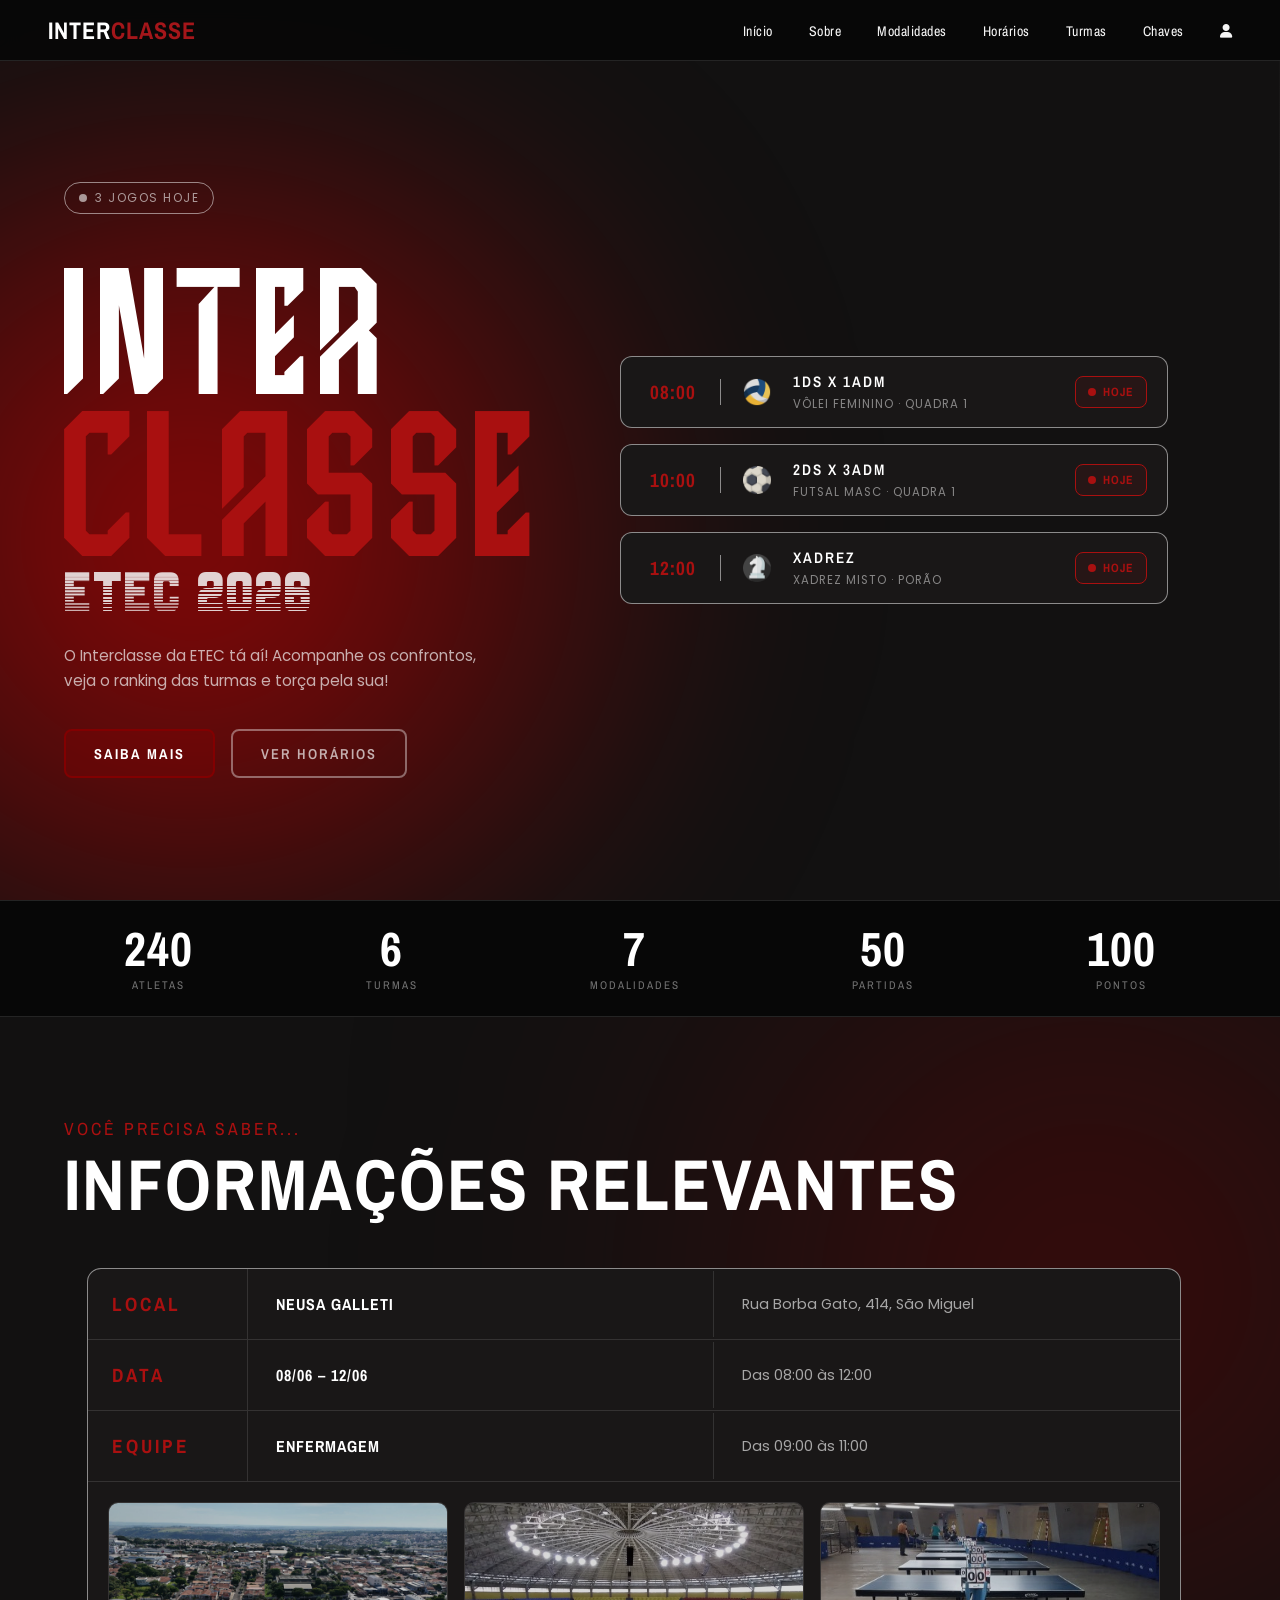
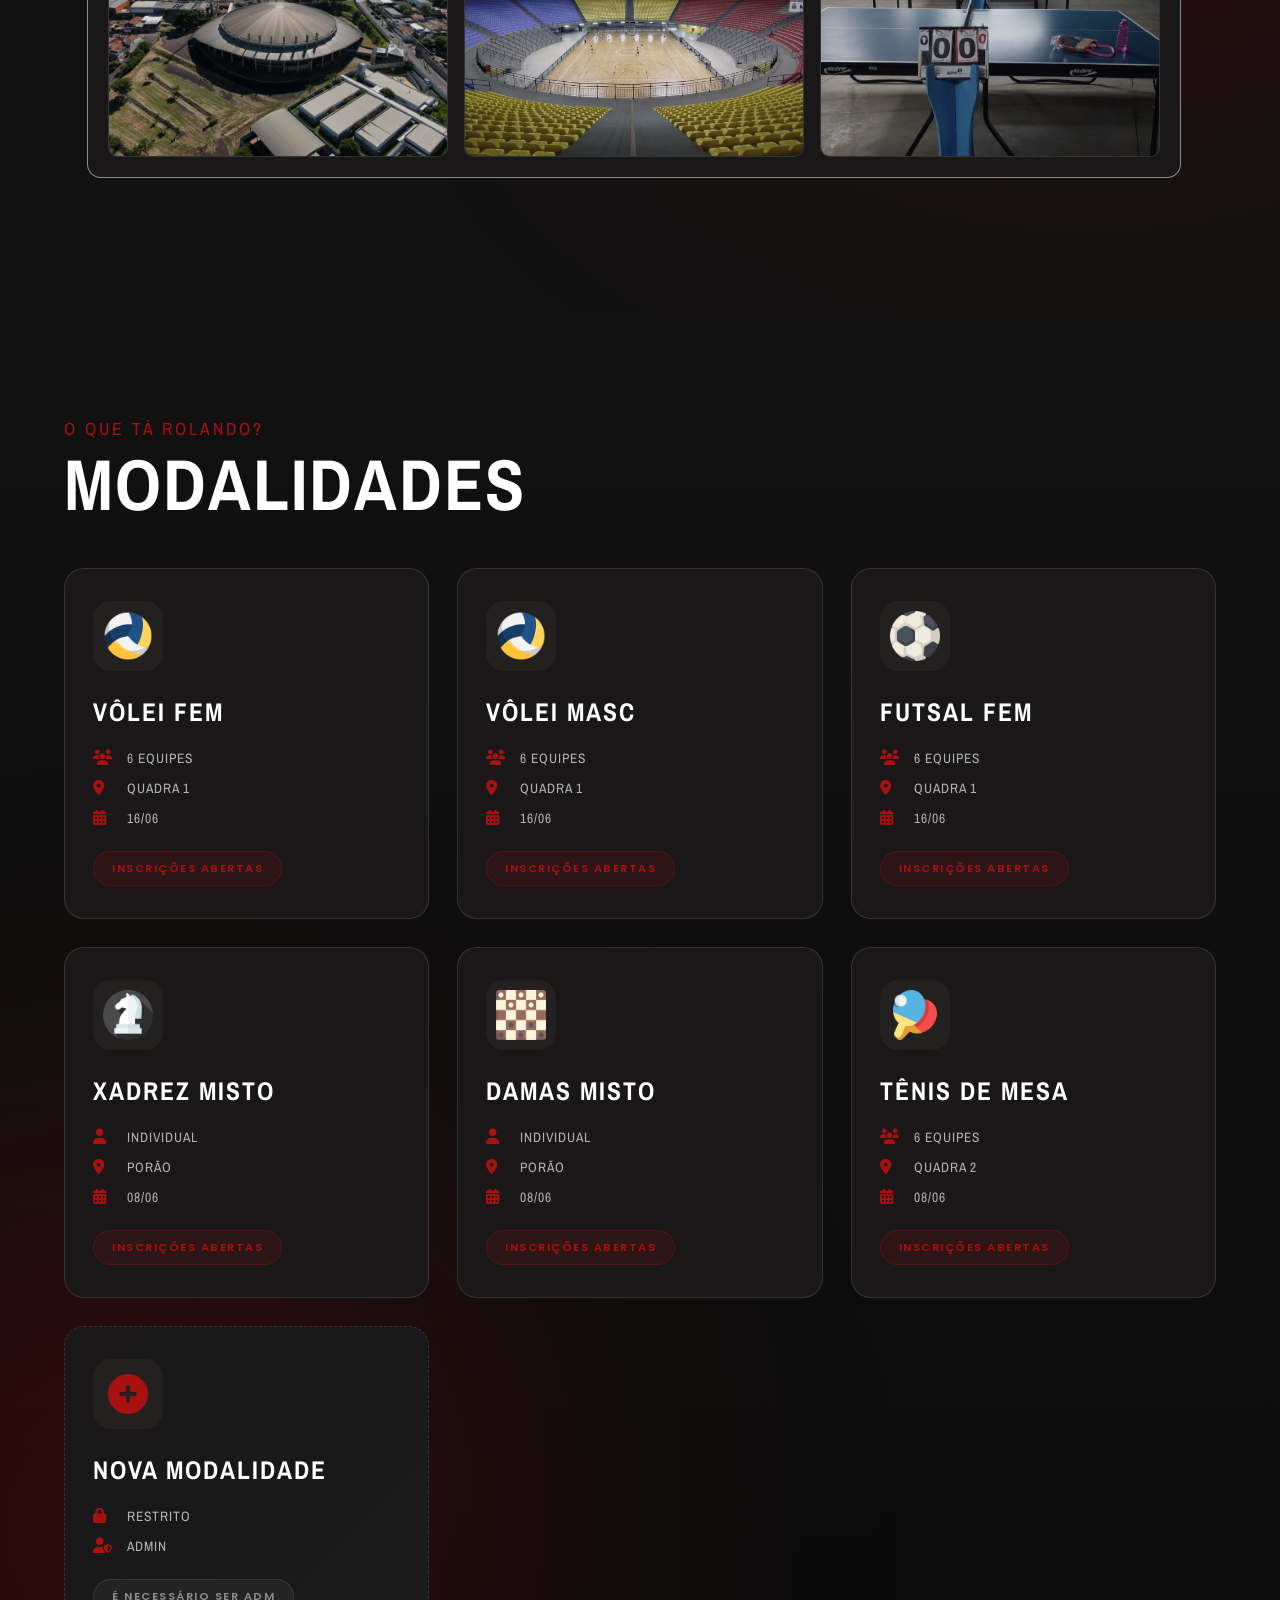
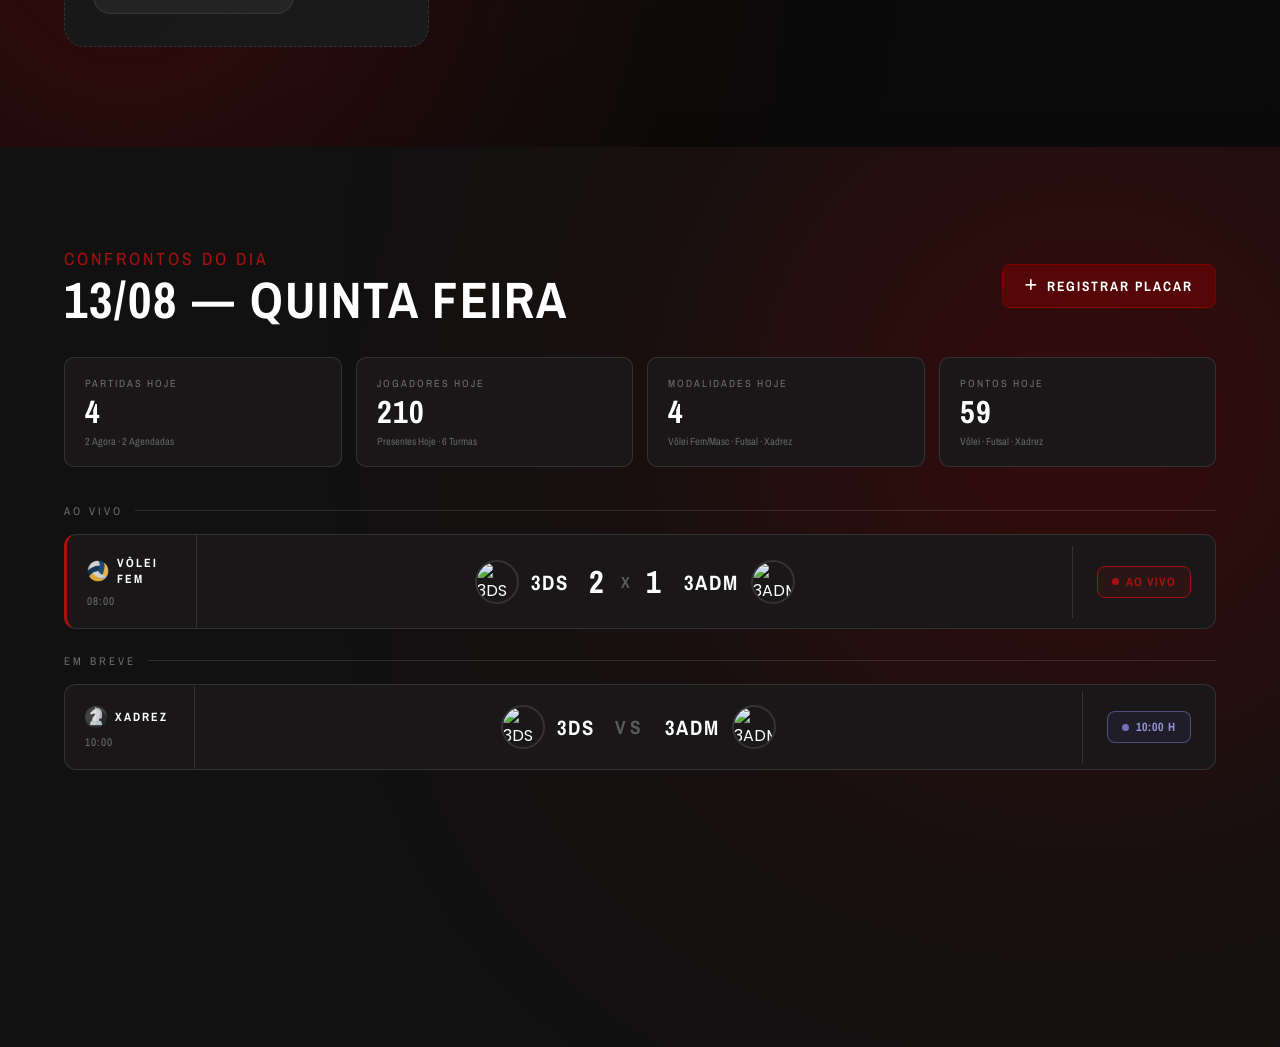
==== commit 08ce9bdb: "Att section Jogos do dia Html, css, js, imgs section jogos do dia" ====
--- a/ProjetoInterclasse/screens/index.html
+++ b/ProjetoInterclasse/screens/index.html
@@ -266,7 +266,169 @@
             <div class="modal-footer">Cadastro? Fale com a Coordenação.</div>
         </div>
     </div>
-
+    <!-- ==================== CONFRONTOS DO DIA ==================== -->
+    <section class="confrontos-section" id="horarios">
+        <div class="sobre-texture"></div>
+        <div class="sobre-blob"></div>
+ 
+        <!-- Header -->
+        <div class="confrontos-header">
+            <div class="confrontos-titulo">
+                <div class="section-eyebrow">Confrontos do Dia</div>
+                <h2>13/08 — QUINTA FEIRA</h2>
+            </div>
+            <a href="#" class="btn-registrar">
+                <i class="fas fa-plus"></i> Registrar Placar
+            </a>
+        </div>
+ 
+        <!-- Stats do dia -->
+        <div class="confrontos-stats">
+            <div class="conf-stat">
+                <span class="conf-stat-label">Partidas Hoje</span>
+                <span class="conf-stat-value">4</span>
+                <span class="conf-stat-sub">2 Agora · 2 Agendadas</span>
+            </div>
+            <div class="conf-stat">
+                <span class="conf-stat-label">Jogadores Hoje</span>
+                <span class="conf-stat-value">210</span>
+                <span class="conf-stat-sub">Presentes Hoje · 6 Turmas</span>
+            </div>
+            <div class="conf-stat">
+                <span class="conf-stat-label">Modalidades Hoje</span>
+                <span class="conf-stat-value">4</span>
+                <span class="conf-stat-sub">Vôlei Fem/Masc · Futsal · Xadrez</span>
+            </div>
+            <div class="conf-stat">
+                <span class="conf-stat-label">Pontos Hoje</span>
+                <span class="conf-stat-value">59</span>
+                <span class="conf-stat-sub">Vôlei · Futsal · Xadrez</span>
+            </div>
+        </div>
+ 
+        <!-- AO VIVO -->
+        <div class="conf-divider">
+            <span class="conf-divider-label">Ao Vivo</span>
+            <div class="conf-divider-line"></div>
+        </div>
+ 
+        <div class="conf-card ao-vivo">
+            <div class="conf-card-esporte">
+                <div class="conf-card-esporte-topo">
+                    <!-- ícone da modalidade -->
+                    <img src="../imgs/icons/voleibol.png" alt="Vôlei">
+                    <span class="conf-card-esporte-nome">Vôlei Fem</span>
+                </div>
+                <span class="conf-card-hora">08:00</span>
+            </div>
+ 
+            <div class="conf-card-confronto">
+                <!-- Time 1 -->
+                <div class="conf-time">
+                    <div class="conf-time-logo">
+                        <!-- logo da turma -->
+                        <img src="../imgs/times/3ds.png" alt="3DS">
+                    </div>
+                    <span class="conf-time-nome">3DS</span>
+                </div>
+ 
+                <!-- Placar -->
+                <div class="conf-placar">
+                    <span>2</span>
+                    <span class="conf-x">X</span>
+                    <span>1</span>
+                </div>
+ 
+                <!-- Time 2 -->
+                <div class="conf-time">
+                    <span class="conf-time-nome">3ADM</span>
+                    <div class="conf-time-logo">
+                        <img src="../imgs/times/3adm.png" alt="3ADM">
+                    </div>
+                </div>
+            </div>
+ 
+            <div class="conf-card-status">
+                <span class="status-badge ao-vivo">
+                    <span class="dot"></span> Ao Vivo
+                </span>
+            </div>
+        </div>
+ 
+        <!-- EM BREVE -->
+        <div class="conf-divider" style="margin-top: 24px;">
+            <span class="conf-divider-label">Em Breve</span>
+            <div class="conf-divider-line"></div>
+        </div>
+ 
+        <div class="conf-card">
+            <div class="conf-card-esporte">
+                <div class="conf-card-esporte-topo">
+                    <img src="../imgs/icons/xadrez.png" alt="Xadrez">
+                    <span class="conf-card-esporte-nome">Xadrez</span>
+                </div>
+                <span class="conf-card-hora">10:00</span>
+            </div>
+ 
+            <div class="conf-card-confronto">
+                <div class="conf-time">
+                    <div class="conf-time-logo">
+                        <img src="../imgs/times/3ds.png" alt="3DS">
+                    </div>
+                    <span class="conf-time-nome">3DS</span>
+                </div>
+ 
+                <div class="conf-placar">
+                    <span class="conf-x" style="font-size: 1.2rem; letter-spacing: 4px;">VS</span>
+                </div>
+ 
+                <div class="conf-time">
+                    <span class="conf-time-nome">3ADM</span>
+                    <div class="conf-time-logo">
+                        <img src="../imgs/times/3adm.png" alt="3ADM">
+                    </div>
+                </div>
+            </div>
+ 
+            <div class="conf-card-status">
+                <span class="status-badge em-breve">
+                    <span class="dot"></span> 10:00 H
+                </span>
+            </div>
+        </div>
+ 
+    </section>
+ 
+    <!-- ==================== MODAL LOGIN ==================== -->
+    <div class="modal-overlay" id="loginModal">
+        <div class="modal">
+            <div class="modal-header">
+                <div class="modal-logo">INTER<span>CLASSE</span></div>
+                <div class="modal-subtitle">ETEC Antonio Devisate &mdash; 2026</div>
+                <button class="modal-close" id="closeModal"><i class="fas fa-times"></i></button>
+            </div>
+            <div class="modal-body">
+                <div class="modal-field">
+                    <label>Usuário / RM</label>
+                    <input type="text" placeholder="Digite seu usuário...">
+                </div>
+                <div class="modal-field">
+                    <label>Senha</label>
+                    <input type="password" placeholder="••••••••••••">
+                </div>
+                <div class="modal-role">
+                    <label>Entrar como</label>
+                    <div class="role-toggle">
+                        <button class="role-btn active" id="roleOrg">Organização</button>
+                        <button class="role-btn" id="roleAluno">Aluno</button>
+                    </div>
+                </div>
+                <button class="modal-submit">Entrar</button>
+            </div>
+            <div class="modal-footer">Cadastro? Fale com a Coordenação.</div>
+        </div>
+    </div>
+ 
     <script>
         // Modal
         const modal     = document.getElementById('loginModal');
@@ -283,7 +445,7 @@
         roleOrg.addEventListener('click', () => { roleOrg.classList.add('active'); roleAluno.classList.remove('active'); });
         roleAluno.addEventListener('click', () => { roleAluno.classList.add('active'); roleOrg.classList.remove('active'); });
  
-        // Smooth scroll
+        // Smooth scroll para âncoras do nav
         document.querySelectorAll('a[href^="#"]').forEach(a => {
             a.addEventListener('click', e => {
                 const target = document.querySelector(a.getAttribute('href'));
@@ -291,6 +453,3 @@
             });
         });
     </script>
-
-</body>
-</html>
--- a/ProjetoInterclasse/screens/css/style.css
+++ b/ProjetoInterclasse/screens/css/style.css
@@ -390,744 +390,984 @@
     font-family: 'Archivo Narrow', sans-serif;
 }
 
-/* ============================================
-   STATS BAR
-   ============================================ */
-.stats-bar {
-    display: flex;
-    justify-content: space-around;
-    align-items: center;
-    background: var(--color-secondary);
-    border-top: 1px solid var(--border-light);
-    padding: 24px 48px;
-}
-
-.stat-item {
-    display: flex;
-    flex-direction: column;
-    align-items: center;
-    gap: 4px;
-    position: relative;
-}
-
-.stat-item:not(:last-child)::after {
-    content: '';
-    position: absolute;
-    right: -10vw;
-    top: 50%;
-    transform: translateY(-50%);
-    width: 1px;
-    height: 36px;
-    background: var(--border-light);
-}
-
-.stat-value {
-    font-family: 'HighJersey', 'Archivo Narrow', sans-serif;
-    font-size: clamp(2rem, 4vw, 3rem);
-    color: var(--color-white);
-    line-height: 1;
-    letter-spacing: 1px;
-}
-
-.stat-label {
-    font-size: 0.7rem;
-    text-transform: uppercase;
-    letter-spacing: 2px;
-    color: rgba(245, 245, 245, 0.45);
-    font-family: 'Archivo Narrow', sans-serif;
-}
-
-/* ============================================
-   SOBRE SECTION
-   ============================================ */
-.sobre-section {
-    position: relative;
-    min-height: 100vh;
-    padding: 100px 64px 80px;
-    overflow: hidden;
-}
-
-.sobre-blob {
-    position: absolute;
-    right: -20%;
-    top: -10%;
-    width: 70%;
-    height: 80%;
-    border-radius: 50%;
-    background: radial-gradient(circle at center, rgba(130, 0, 0, 0.767), transparent 70%);
-    filter: blur(180px);
-    z-index: 0;
-    pointer-events: none;
-}
-
-.sobre-texture {
-    position: absolute;
-    inset: 0;
-    background-image: url('../imgs/Texture.png');
-    background-size: 100% 100%;
-    opacity: 0.07;
-    z-index: 0;
-}
-
-/* Section Header */
-.section-header {
-    position: relative;
-    z-index: 2;
-    margin-bottom: 48px;
-}
-
-.section-eyebrow {
-    font-family: 'Championship', 'Archivo Narrow', sans-serif;
-    font-size: 1.1rem;
-    color: var(--color-red);
-    letter-spacing: 3px;
-    text-transform: uppercase;
-    margin-bottom: 8px;
-}
-
-.section-title {
-    font-family: 'HighJersey', 'Archivo Narrow', sans-serif;
-    font-size: clamp(36px, 6vw, 72px);
-    color: var(--color-white);
-    line-height: 1;
-    letter-spacing: 2px;
-}
-
-/* Info Card */
-.info-card {
-    position: relative;
-    z-index: 2;
-    background: var(--color-dark-gray);
-    border: 1px solid var(--border-medium);
-    border-radius: 14px;
-    overflow: hidden;
-    width: 95%;
-    margin-left: 2%;
-}
-
-.info-row {
-    display: grid;
-    grid-template-columns: 160px 1fr 1fr;
-    align-items: center;
-    border-bottom: 1px solid var(--border-light);
-}
-
-.info-row:last-of-type {
-    border-bottom: none;
-}
-
-.info-label {
-    padding: 22px 24px;
-    font-family: 'Archivo Narrow', sans-serif;
-    font-size: 1.2rem;
-    font-weight: 700;
-    letter-spacing: 3px;
-    text-transform: uppercase;
-    color: var(--color-red);
-    border-right: 1px solid var(--border-light);
-}
-
-.info-value {
-    padding: 22px 28px;
-    font-family: 'Archivo Narrow', sans-serif;
-    font-size: 1rem;
-    font-weight: 700;
-    letter-spacing: 1px;
-    color: var(--color-white);
-    border-right: 1px solid var(--border-light);
-}
-
-.info-detail {
-    padding: 22px 28px;
-    font-size: 0.9rem;
-    color: rgba(245, 245, 245, 0.65);
-}
-
-/* Gallery */
-.gallery {
-    display: grid;
-    grid-template-columns: repeat(3, 1fr);
-    gap: 16px;
-    padding: 20px;
-}
-
-.gallery-item {
-    border-radius: 10px;
-    overflow: hidden;
-    aspect-ratio: 4/3;
-    border: 1px solid var(--border-light);
-    background: var(--color-dark-gray);
-    position: relative;
-    cursor: pointer;
-}
-
-.gallery-item img {
-    width: 100%;
-    height: 100%;
-    object-fit: cover;
-    display: block;
-    transition: all var(--transition-slow);
-    filter: brightness(0.85) saturate(0.8);
-}
-
-.gallery-item:hover img {
-    transform: scale(1.06);
-    filter: brightness(1) saturate(1);
-}
-
-.gallery-item::after {
-    content: '';
-    position: absolute;
-    inset: 0;
-    background: linear-gradient(to top, rgba(130, 0, 0, 0.3), transparent 60%);
-    opacity: 0;
-    transition: opacity var(--transition-slow);
-}
-
-.gallery-item:hover::after {
-    opacity: 1;
-}
-
-/* ============================================
-   MODALIDADES SECTION
-   ============================================ */
-.modalidades-section {
-    position: relative;
-    padding: 100px 64px;
-    overflow: hidden;
-    background: linear-gradient(180deg, var(--color-primary) 0%, #0a0a0a 100%);
-}
-
-.modalidades-texture {
-    position: absolute;
-    inset: 0;
-    background-image: url('imgs/Texture.png');
-    background-size: 200% 100%;
-    opacity: 0.05;
-    z-index: 0;
-}
-
-.modalidades-blob {
-    position: absolute;
-    left: -30%;
-    bottom: -20%;
-    width: 80%;
-    height: 70%;
-    border-radius: 50%;
-    background: radial-gradient(circle at center, rgba(169, 16, 16, 0.4), transparent 70%);
-    filter: blur(150px);
-    z-index: 0;
-    pointer-events: none;
-}
-
-/* Grid de Modalidades */
-.modalidades-grid {
-    position: relative;
-    z-index: 2;
-    display: grid;
-    grid-template-columns: repeat(auto-fit, minmax(320px, 1fr));
-    gap: 28px;
-    max-width: 1400px;
-    margin: 0 auto;
-}
-
-/* Card Individual */
-.modalidade-card {
-    background: var(--color-dark-gray);
-    border: 1px solid var(--border-light);
-    border-radius: 20px;
-    padding: 32px 28px;
-    transition: all var(--transition-normal);
-    position: relative;
-    overflow: hidden;
-}
-
-.modalidade-card::before {
-    content: '';
-    position: absolute;
-    top: 0;
-    left: -100%;
-    width: 100%;
-    height: 100%;
-    background: linear-gradient(90deg, transparent, rgba(169, 16, 16, 0.08), transparent);
-    transition: left 0.6s ease;
-}
-
-.modalidade-card:hover {
-    border-color: var(--color-red);
-    transform: translateY(-6px);
-    box-shadow: var(--shadow-card);
-}
-
-.modalidade-card:hover::before {
-    left: 100%;
-}
-
-/* Ícone */
-.modalidade-icon {
-    width: 70px;
-    height: 70px;
-    background: rgba(95, 85, 85, 0.15);
-    border-radius: 18px;
-    display: flex;
-    align-items: center;
-    justify-content: center;
-    margin-bottom: 24px;
-    transition: all var(--transition-normal);
-}
-
-.modalidade-card:hover .modalidade-icon {
-    background: rgba(169, 16, 16, 0.3);
-    transform: scale(1.05);
-}
-
-.modalidade-icon i {
-    font-size: 2.5rem;
-    color: var(--color-red);
-}
-
-/* Título */
-.modalidade-title {
-    font-family: 'Archivo Narrow', sans-serif;
-    font-size: 1.6rem;
-    font-weight: 700;
-    letter-spacing: 2px;
-    margin-bottom: 20px;
-    color: var(--color-white);
-}
-
-/* Stats */
-.modalidade-stats {
-    display: flex;
-    flex-direction: column;
-    gap: 12px;
-    margin-bottom: 24px;
-}
-
-.modalidade-stats span {
-    display: flex;
-    align-items: center;
-    gap: 12px;
-    font-size: 0.85rem;
-    font-family: 'Archivo Narrow', sans-serif;
-    letter-spacing: 1px;
-    color: rgba(245, 245, 245, 0.7);
-}
-
-.modalidade-stats i {
-    width: 22px;
-    color: var(--color-red);
-    font-size: 0.95rem;
-}
-
-/* Badge */
-.modalidade-badge {
-    display: inline-block;
-    padding: 8px 18px;
-    background: rgba(169, 16, 16, 0.15);
-    border: 1px solid rgba(169, 16, 16, 0.3);
-    border-radius: 30px;
-    font-size: 0.7rem;
-    font-weight: 600;
-    letter-spacing: 1.5px;
-    text-transform: uppercase;
-    color: var(--color-red);
-    transition: all var(--transition-normal);
-}
-
-.modalidade-card:hover .modalidade-badge {
-    background: rgba(169, 16, 16, 0.3);
-    border-color: var(--color-red);
-}
-
-/* Card Admin */
-.modalidade-card.admin-card {
-    background: linear-gradient(135deg, var(--color-dark-gray) 0%, #1a1a1a 100%);
-    border-style: dashed;
-}
-
-.modalidade-badge.admin {
-    background: rgba(100, 100, 100, 0.15);
-    border-color: rgba(100, 100, 100, 0.3);
-    color: rgba(245, 245, 245, 0.5);
-}
-
-/* ============================================
-   MODAL LOGIN
-   ============================================ */
-.modal-overlay {
-    position: fixed;
-    inset: 0;
-    background: rgba(0, 0, 0, 0.85);
-    backdrop-filter: blur(8px);
-    z-index: 200;
-    display: flex;
-    align-items: center;
-    justify-content: center;
-    opacity: 0;
-    pointer-events: none;
-    transition: opacity var(--transition-normal);
-}
-
-.modal-overlay.open {
-    opacity: 1;
-    pointer-events: all;
-}
-
-.modal {
-    background: var(--color-dark-gray);
-    border: 1px solid var(--border-light);
-    border-radius: 20px;
-    width: 100%;
-    max-width: 420px;
-    overflow: hidden;
-    transform: translateY(30px);
-    transition: transform var(--transition-normal);
-}
-
-.modal-overlay.open .modal {
-    transform: translateY(0);
-}
-
-.modal-header {
-    background: var(--color-primary);
-    border-bottom: 1px solid var(--border-light);
-    padding: 28px 32px;
-    text-align: center;
-    position: relative;
-}
-
-.modal-logo {
-    font-family: 'Archivo Narrow', sans-serif;
-    font-size: 1.6rem;
-    font-weight: 700;
-    letter-spacing: 1px;
-}
-
-.modal-logo span {
-    color: var(--color-red-dark);
-}
-
-.modal-subtitle {
-    font-size: 0.7rem;
-    color: rgba(245, 245, 245, 0.4);
-    letter-spacing: 2px;
-    text-transform: uppercase;
-    margin-top: 6px;
-    font-family: 'Archivo Narrow', sans-serif;
-}
-
-.modal-close {
-    position: absolute;
-    top: 16px;
-    right: 18px;
-    background: var(--color-dark-gray);
-    border: 1px solid var(--border-light);
-    color: var(--color-white);
-    width: 32px;
-    height: 32px;
-    border-radius: 10px;
-    cursor: pointer;
-    font-size: 0.9rem;
-    display: flex;
-    align-items: center;
-    justify-content: center;
-    transition: all var(--transition-fast);
-}
-
-.modal-close:hover {
-    background: rgba(169, 16, 16, 0.2);
-    border-color: var(--color-red);
-}
-
-.modal-body {
-    padding: 32px;
-    display: flex;
-    flex-direction: column;
-    gap: 22px;
-}
-
-.modal-field {
-    display: flex;
-    flex-direction: column;
-    gap: 8px;
-}
-
-.modal-field label {
-    font-size: 0.7rem;
-    font-weight: 700;
-    letter-spacing: 2px;
-    text-transform: uppercase;
-    color: rgba(245, 245, 245, 0.55);
-    font-family: 'Archivo Narrow', sans-serif;
-}
-
-.modal-field input {
-    background: var(--color-primary);
-    border: 1px solid var(--border-light);
-    border-radius: 10px;
-    padding: 14px 16px;
-    color: var(--color-white);
-    font-size: 0.9rem;
-    font-family: 'Poppins', sans-serif;
-    outline: none;
-    transition: all var(--transition-fast);
-}
-
-.modal-field input::placeholder {
-    color: rgba(245, 245, 245, 0.25);
-}
-
-.modal-field input:focus {
-    border-color: rgba(169, 16, 16, 0.7);
-    box-shadow: 0 0 0 3px rgba(169, 16, 16, 0.12);
-}
-
-.modal-role {
-    display: flex;
-    flex-direction: column;
-    gap: 8px;
-}
-
-.modal-role label {
-    font-size: 0.7rem;
-    font-weight: 700;
-    letter-spacing: 2px;
-    text-transform: uppercase;
-    color: rgba(245, 245, 245, 0.55);
-    font-family: 'Archivo Narrow', sans-serif;
-}
-
-.role-toggle {
-    display: flex;
-    gap: 12px;
-}
-
-.role-btn {
-    flex: 1;
-    padding: 12px;
-    border-radius: 10px;
-    border: 1.5px solid var(--border-light);
-    background: transparent;
-    color: rgba(245, 245, 245, 0.5);
-    font-family: 'Archivo Narrow', sans-serif;
-    font-size: 0.8rem;
-    font-weight: 700;
-    letter-spacing: 1.5px;
-    text-transform: uppercase;
-    cursor: pointer;
-    transition: all var(--transition-fast);
-}
-
-.role-btn.active {
-    background: rgba(130, 0, 0, 0.5);
-    border-color: var(--color-red-button);
-    color: var(--color-white);
-}
-
-.role-btn:not(.active):hover {
-    border-color: rgba(245, 245, 245, 0.4);
-    color: var(--color-white);
-}
-
-.modal-submit {
-    width: 100%;
-    padding: 14px;
-    background: rgba(130, 0, 0, 0.5);
-    border: 1.8px solid var(--color-red-button);
-    color: var(--color-white);
-    border-radius: 10px;
-    font-family: 'Archivo Narrow', sans-serif;
-    font-size: 1rem;
-    font-weight: 700;
-    letter-spacing: 3px;
-    text-transform: uppercase;
-    cursor: pointer;
-    transition: all var(--transition-fast);
-    margin-top: 8px;
-}
-
-.modal-submit:hover {
-    background: rgba(160, 0, 0, 0.6);
-    transform: scale(1.02);
-}
-
-.modal-footer {
-    background: var(--color-primary);
-    border-top: 1px solid var(--border-light);
-    padding: 16px 32px;
-    text-align: center;
-    font-size: 0.75rem;
-    color: rgba(245, 245, 245, 0.4);
-    font-family: 'Archivo Narrow', sans-serif;
-}
-
-/* ============================================
-   RESPONSIVIDADE
-   ============================================ */
-@media (max-width: 1200px) {
-    .hero-right {
-        flex: 0 0 500px;
-    }
-    
-    .hero-left {
-        padding: 60px 32px 60px 48px;
-    }
-}
-
-@media (max-width: 992px) {
-    .hero {
-        flex-direction: column;
-    }
-    
-    .hero-right {
-        flex: unset;
-        padding: 0 48px 60px;
-        left: 0;
-    }
-    
-    .hero-left {
-        padding: 80px 48px 40px;
-    }
-    
-    .hero-title .t1 {
-        font-size: clamp(60px, 15vw, 110px);
-    }
-    
-    .hero-title .t2 {
-        font-size: clamp(80px, 18vw, 140px);
-    }
-    
-    .stats-bar {
-        flex-wrap: wrap;
-        gap: 32px;
-        padding: 32px 48px;
-    }
-    
-    .stat-item:not(:last-child)::after {
-        display: none;
-    }
-    
-    .sobre-section {
-        padding: 80px 48px 60px;
-    }
-    
-    .modalidades-section {
-        padding: 80px 48px;
-    }
-}
-
-@media (max-width: 768px) {
-    nav {
-        padding: 12px 24px;
-    }
-    
-    nav ul {
-        gap: 20px;
-    }
-    
-    nav ul li a {
-        font-size: 0.75rem;
-    }
-    
-    .hero-left {
-        padding: 80px 24px 32px;
-    }
-    
-    .hero-right {
-        padding: 0 24px 48px;
-    }
-    
-    .stats-bar {
-        padding: 24px 24px;
-    }
-    
-    .sobre-section {
-        padding: 60px 24px;
-    }
-    
-    .info-row {
-        grid-template-columns: 120px 1fr;
-    }
-    
-    .info-detail {
-        grid-column: 2;
-        padding: 16px 24px 24px;
-    }
-    
-    .info-value {
-        padding: 16px 20px;
-    }
-    
-    .info-label {
-        padding: 16px 20px;
-        font-size: 1rem;
-    }
-    
-    .gallery {
-        grid-template-columns: 1fr;
-    }
-    
-    .modalidades-section {
-        padding: 60px 24px;
-    }
-    
-    .modalidades-grid {
-        grid-template-columns: 1fr;
-        gap: 20px;
-    }
-    
-    .modalidade-card {
-        padding: 24px 20px;
-    }
-}
-
-@media (max-width: 576px) {
-    nav ul {
-        gap: 14px;
-    }
-    
-    nav ul li a {
-        font-size: 0.7rem;
-    }
-    
-    .hero-btns {
-        flex-direction: column;
-    }
-    
-    .btn-primary, .btn-secondary {
-        text-align: center;
-        justify-content: center;
-    }
-    
-    .game-card {
-        grid-template-columns: 60px 35px 1fr auto;
-        padding: 12px 16px;
-    }
-    
-    .gc-hour {
-        font-size: 1rem;
-        padding-right: 10px;
-    }
-    
-    .gc-name {
-        font-size: 0.8rem;
-    }
-    
-    .gc-badge {
-        padding: 4px 8px;
-    }
-    
-    .gc-badge span {
-        font-size: 0.65rem;
-    }
-    
-    .modal {
-        margin: 0 20px;
-        max-width: calc(100% - 40px);
-    }
-    
-    .modal-body {
-        padding: 24px;
-    }
-}+       /* ============================================
+           STATS BAR
+           ============================================ */
+        .stats-bar {
+            display: flex;
+            justify-content: space-around;
+            align-items: center;
+            background: var(--color-secondary);
+            border-top: 1px solid var(--border-light);
+            border-bottom: 1px solid var(--border-light);
+            padding: 24px 48px;
+            flex-wrap: wrap;
+            gap: 20px;
+        }
+
+        .stat-item {
+            display: flex;
+            flex-direction: column;
+            align-items: center;
+            gap: 4px;
+            position: relative;
+        }
+
+        .stat-value {
+            font-family: 'Archivo Narrow', sans-serif;
+            font-size: clamp(2rem, 4vw, 3rem);
+            font-weight: 700;
+            color: var(--color-white);
+            line-height: 1;
+            letter-spacing: 1px;
+        }
+
+        .stat-label {
+            font-size: 0.7rem;
+            text-transform: uppercase;
+            letter-spacing: 2px;
+            color: rgba(245, 245, 245, 0.45);
+            font-family: 'Archivo Narrow', sans-serif;
+        }
+
+        /* ============================================
+           SOBRE SECTION
+           ============================================ */
+        .sobre-section {
+            position: relative;
+            min-height: 100vh;
+            padding: 100px 64px 80px;
+            overflow: hidden;
+        }
+
+        .sobre-blob {
+            position: absolute;
+            right: -20%;
+            top: -10%;
+            width: 70%;
+            height: 80%;
+            border-radius: 50%;
+            background: radial-gradient(circle at center, rgba(130, 0, 0, 0.767), transparent 70%);
+            filter: blur(180px);
+            z-index: 0;
+            pointer-events: none;
+        }
+
+        .sobre-texture {
+            position: absolute;
+            inset: 0;
+            background-image: url('[data-uri]');
+            background-size: 100% 100%;
+            opacity: 0.07;
+            z-index: 0;
+        }
+
+        /* Section Header */
+        .section-header {
+            position: relative;
+            z-index: 2;
+            margin-bottom: 48px;
+        }
+
+        .section-eyebrow {
+            font-family: 'Archivo Narrow', sans-serif;
+            font-size: 1.1rem;
+            color: var(--color-red);
+            letter-spacing: 3px;
+            text-transform: uppercase;
+            margin-bottom: 8px;
+        }
+
+        .section-title {
+            font-family: 'Archivo Narrow', sans-serif;
+            font-size: clamp(36px, 6vw, 72px);
+            color: var(--color-white);
+            line-height: 1;
+            letter-spacing: 2px;
+        }
+
+        /* Info Card */
+        .info-card {
+            position: relative;
+            z-index: 2;
+            background: var(--color-dark-gray);
+            border: 1px solid var(--border-medium);
+            border-radius: 14px;
+            overflow: hidden;
+            width: 95%;
+            margin-left: 2%;
+        }
+
+        .info-row {
+            display: grid;
+            grid-template-columns: 160px 1fr 1fr;
+            align-items: center;
+            border-bottom: 1px solid var(--border-light);
+        }
+
+        .info-row:last-of-type {
+            border-bottom: none;
+        }
+
+        .info-label {
+            padding: 22px 24px;
+            font-family: 'Archivo Narrow', sans-serif;
+            font-size: 1.2rem;
+            font-weight: 700;
+            letter-spacing: 3px;
+            text-transform: uppercase;
+            color: var(--color-red);
+            border-right: 1px solid var(--border-light);
+        }
+
+        .info-value {
+            padding: 22px 28px;
+            font-family: 'Archivo Narrow', sans-serif;
+            font-size: 1rem;
+            font-weight: 700;
+            letter-spacing: 1px;
+            color: var(--color-white);
+            border-right: 1px solid var(--border-light);
+        }
+
+        .info-detail {
+            padding: 22px 28px;
+            font-size: 0.9rem;
+            color: rgba(245, 245, 245, 0.65);
+        }
+
+        /* Gallery */
+        .gallery {
+            display: grid;
+            grid-template-columns: repeat(3, 1fr);
+            gap: 16px;
+            padding: 20px;
+        }
+
+        .gallery-item {
+            border-radius: 10px;
+            overflow: hidden;
+            aspect-ratio: 4/3;
+            border: 1px solid var(--border-light);
+            background: var(--color-dark-gray);
+            position: relative;
+            cursor: pointer;
+        }
+
+        .gallery-item img {
+            width: 100%;
+            height: 100%;
+            object-fit: cover;
+            display: block;
+            transition: all var(--transition-slow);
+            filter: brightness(0.85) saturate(0.8);
+        }
+
+        .gallery-item:hover img {
+            transform: scale(1.06);
+            filter: brightness(1) saturate(1);
+        }
+
+        .gallery-item::after {
+            content: '';
+            position: absolute;
+            inset: 0;
+            background: linear-gradient(to top, rgba(130, 0, 0, 0.3), transparent 60%);
+            opacity: 0;
+            transition: opacity var(--transition-slow);
+        }
+
+        .gallery-item:hover::after {
+            opacity: 1;
+        }
+
+        /* ============================================
+           MODALIDADES SECTION
+           ============================================ */
+        .modalidades-section {
+            position: relative;
+            padding: 100px 64px;
+            overflow: hidden;
+            background: linear-gradient(180deg, var(--color-primary) 0%, #0a0a0a 100%);
+        }
+
+        .modalidades-texture {
+            position: absolute;
+            inset: 0;
+            background-image: url('[data-uri]');
+            background-size: 200% 100%;
+            opacity: 0.05;
+            z-index: 0;
+        }
+
+        .modalidades-blob {
+            position: absolute;
+            left: -30%;
+            bottom: -20%;
+            width: 80%;
+            height: 70%;
+            border-radius: 50%;
+            background: radial-gradient(circle at center, rgba(169, 16, 16, 0.4), transparent 70%);
+            filter: blur(150px);
+            z-index: 0;
+            pointer-events: none;
+        }
+
+        /* Grid de Modalidades */
+        .modalidades-grid {
+            position: relative;
+            z-index: 2;
+            display: grid;
+            grid-template-columns: repeat(auto-fit, minmax(320px, 1fr));
+            gap: 28px;
+            max-width: 1400px;
+            margin: 0 auto;
+        }
+
+        /* Card Individual */
+        .modalidade-card {
+            background: var(--color-dark-gray);
+            border: 1px solid var(--border-light);
+            border-radius: 20px;
+            padding: 32px 28px;
+            transition: all var(--transition-normal);
+            position: relative;
+            overflow: hidden;
+        }
+
+        .modalidade-card::before {
+            content: '';
+            position: absolute;
+            top: 0;
+            left: -100%;
+            width: 100%;
+            height: 100%;
+            background: linear-gradient(90deg, transparent, rgba(169, 16, 16, 0.08), transparent);
+            transition: left 0.6s ease;
+        }
+
+        .modalidade-card:hover {
+            border-color: var(--color-red);
+            transform: translateY(-6px);
+            box-shadow: var(--shadow-card);
+        }
+
+        .modalidade-card:hover::before {
+            left: 100%;
+        }
+
+        /* Ícone */
+        .modalidade-icon {
+            width: 70px;
+            height: 70px;
+            background: rgba(95, 85, 85, 0.15);
+            border-radius: 18px;
+            display: flex;
+            align-items: center;
+            justify-content: center;
+            margin-bottom: 24px;
+            transition: all var(--transition-normal);
+        }
+
+        .modalidade-card:hover .modalidade-icon {
+            background: rgba(169, 16, 16, 0.3);
+            transform: scale(1.05);
+        }
+
+        .modalidade-icon i {
+            font-size: 2.5rem;
+            color: var(--color-red);
+        }
+
+        /* Título */
+        .modalidade-title {
+            font-family: 'Archivo Narrow', sans-serif;
+            font-size: 1.6rem;
+            font-weight: 700;
+            letter-spacing: 2px;
+            margin-bottom: 20px;
+            color: var(--color-white);
+        }
+
+        /* Stats */
+        .modalidade-stats {
+            display: flex;
+            flex-direction: column;
+            gap: 12px;
+            margin-bottom: 24px;
+        }
+
+        .modalidade-stats span {
+            display: flex;
+            align-items: center;
+            gap: 12px;
+            font-size: 0.85rem;
+            font-family: 'Archivo Narrow', sans-serif;
+            letter-spacing: 1px;
+            color: rgba(245, 245, 245, 0.7);
+        }
+
+        .modalidade-stats i {
+            width: 22px;
+            color: var(--color-red);
+            font-size: 0.95rem;
+        }
+
+        /* Badge */
+        .modalidade-badge {
+            display: inline-block;
+            padding: 8px 18px;
+            background: rgba(169, 16, 16, 0.15);
+            border: 1px solid rgba(169, 16, 16, 0.3);
+            border-radius: 30px;
+            font-size: 0.7rem;
+            font-weight: 600;
+            letter-spacing: 1.5px;
+            text-transform: uppercase;
+            color: var(--color-red);
+            transition: all var(--transition-normal);
+        }
+
+        .modalidade-card:hover .modalidade-badge {
+            background: rgba(169, 16, 16, 0.3);
+            border-color: var(--color-red);
+        }
+
+        /* Card Admin */
+        .modalidade-card.admin-card {
+            background: linear-gradient(135deg, var(--color-dark-gray) 0%, #1a1a1a 100%);
+            border-style: dashed;
+        }
+
+        .modalidade-badge.admin {
+            background: rgba(100, 100, 100, 0.15);
+            border-color: rgba(100, 100, 100, 0.3);
+            color: rgba(245, 245, 245, 0.5);
+        }
+
+        /* ============================================
+           CONFRONTOS DO DIA
+           ============================================ */
+        .confrontos-section {
+            position: relative;
+            min-height: 100vh;
+            padding: 100px 64px 80px;
+            overflow: hidden;
+        }
+
+        .confrontos-section .sobre-texture { 
+            opacity: 0.06; 
+        }
+
+        /* Header da seção */
+        .confrontos-header {
+            display: flex;
+            align-items: center;
+            justify-content: space-between;
+            margin-bottom: 32px;
+            position: relative;
+            z-index: 2;
+            flex-wrap: wrap;
+            gap: 16px;
+        }
+
+        .confrontos-titulo {
+            display: flex; 
+            flex-direction: column; 
+            gap: 4px;
+        }
+
+        .confrontos-titulo .section-eyebrow { 
+            margin-bottom: 0; 
+        }
+
+        .confrontos-titulo h2 {
+            font-family: 'Archivo Narrow', sans-serif;
+            font-size: clamp(28px, 4vw, 52px);
+            color: var(--white);
+            letter-spacing: 2px;
+            line-height: 1;
+        }
+
+        .btn-registrar {
+            display: inline-flex; 
+            align-items: center; 
+            gap: 8px;
+            padding: 12px 22px;
+            background: rgba(130, 0, 0, 0.48);
+            border: 1.8px solid var(--color-red-button);
+            border-radius: 8px;
+            color: var(--color-white);
+            font-family: 'Archivo Narrow', sans-serif;
+            font-size: 0.85rem; 
+            font-weight: 700;
+            letter-spacing: 2px; 
+            text-transform: uppercase;
+            cursor: pointer; 
+            text-decoration: none;
+            transition: background 0.2s, transform 0.2s;
+        }
+
+        .btn-registrar:hover { 
+            background: rgba(160, 0, 0, 0.6); 
+            transform: scale(1.03); 
+        }
+
+        /* Cards de stats */
+        .confrontos-stats {
+            display: grid;
+            grid-template-columns: repeat(4, 1fr);
+            gap: 14px;
+            margin-bottom: 36px;
+            position: relative;
+            z-index: 2;
+        }
+
+        .conf-stat {
+            background: var(--color-dark-gray);
+            border: 1px solid var(--border-light);
+            border-radius: 10px;
+            padding: 18px 20px;
+            display: flex; 
+            flex-direction: column; 
+            gap: 6px;
+        }
+
+        .conf-stat-label { 
+            font-size: 0.65rem; 
+            text-transform: uppercase; 
+            letter-spacing: 2px; 
+            color: rgba(245,245,245,0.4); 
+            font-family: 'Archivo Narrow', sans-serif; 
+        }
+
+        .conf-stat-value { 
+            font-family: 'Archivo Narrow', sans-serif; 
+            font-size: 2rem; 
+            font-weight: 700;
+            color: var(--color-white); 
+            line-height: 1; 
+            letter-spacing: 1px; 
+        }
+
+        .conf-stat-sub { 
+            font-size: 0.65rem; 
+            color: rgba(245,245,245,0.35); 
+            font-family: 'Archivo Narrow', sans-serif; 
+        }
+
+        /* Divisor de seção */
+        .conf-divider {
+            display: flex; 
+            align-items: center; 
+            gap: 12px;
+            margin-bottom: 16px;
+            position: relative; 
+            z-index: 2;
+        }
+
+        .conf-divider-label {
+            font-size: 0.7rem; 
+            text-transform: uppercase; 
+            letter-spacing: 3px;
+            color: rgba(245,245,245,0.4);
+            font-family: 'Archivo Narrow', sans-serif;
+            white-space: nowrap;
+        }
+
+        .conf-divider-line {
+            flex: 1; 
+            height: 1px;
+            background: var(--border-light);
+        }
+
+        /* Card de jogo */
+        .conf-card {
+            display: grid;
+            grid-template-columns: 130px 1fr auto;
+            align-items: center;
+            gap: 0;
+            background: var(--color-dark-gray);
+            border: 1px solid var(--border-light);
+            border-radius: 12px;
+            margin-bottom: 12px;
+            overflow: hidden;
+            position: relative;
+            z-index: 2;
+            transition: border-color 0.25s;
+        }
+
+        .conf-card:hover { 
+            border-color: var(--border-strong); 
+        }
+
+        .conf-card.ao-vivo { 
+            border-left: 3px solid var(--color-red); 
+        }
+
+        /* Coluna esquerda */
+        .conf-card-esporte {
+            display: flex; 
+            flex-direction: column;
+            padding: 20px 20px;
+            border-right: 1px solid var(--border-light);
+            gap: 6px;
+        }
+
+        .conf-card-esporte-topo {
+            display: flex; 
+            align-items: center; 
+            gap: 8px;
+        }
+
+        .conf-card-esporte-topo img {
+            width: 22px; 
+            height: 22px;
+            object-fit: contain; 
+            opacity: 0.85;
+        }
+
+        .conf-card-esporte-nome {
+            font-family: 'Archivo Narrow', sans-serif;
+            font-size: 0.75rem; 
+            font-weight: 700;
+            letter-spacing: 2px; 
+            text-transform: uppercase;
+            color: var(--color-white);
+        }
+
+        .conf-card-hora {
+            font-family: 'Archivo Narrow', sans-serif;
+            font-size: 0.7rem; 
+            color: rgba(245,245,245,0.4);
+            letter-spacing: 1px;
+        }
+
+        /* Coluna central */
+        .conf-card-confronto {
+            display: flex;
+            align-items: center;
+            justify-content: center;
+            gap: 20px;
+            padding: 20px 32px;
+            flex: 1;
+            flex-wrap: wrap;
+        }
+
+        .conf-time {
+            display: flex; 
+            align-items: center; 
+            gap: 12px;
+        }
+
+        .conf-time-logo {
+            width: 44px; 
+            height: 44px;
+            border-radius: 50%;
+            overflow: hidden;
+            border: 2px solid var(--border-light);
+            background: var(--color-main);
+            flex-shrink: 0;
+            display: flex;
+            align-items: center;
+            justify-content: center;
+        }
+
+        .conf-time-logo img { 
+            width: 100%; 
+            height: 100%; 
+            object-fit: cover; 
+        }
+
+        .conf-time-nome {
+            font-family: 'Archivo Narrow', sans-serif;
+            font-size: 1.3rem; 
+            font-weight: 700;
+            color: var(--color-white); 
+            letter-spacing: 2px;
+        }
+
+        .conf-placar {
+            display: flex; 
+            align-items: center; 
+            gap: 14px;
+            font-family: 'Archivo Narrow', sans-serif;
+            font-size: 2rem; 
+            font-weight: 700;
+            color: var(--color-white); 
+            letter-spacing: 3px;
+        }
+
+        .conf-x {
+            font-size: 1rem; 
+            color: rgba(245,245,245,0.3);
+            font-family: 'Archivo Narrow', sans-serif;
+            font-weight: 700; 
+            letter-spacing: 2px;
+        }
+
+        /* Coluna direita */
+        .conf-card-status {
+            padding: 20px 24px;
+            border-left: 1px solid var(--border-light);
+            display: flex; 
+            align-items: center; 
+            justify-content: center;
+            min-width: 130px;
+        }
+
+        .status-badge {
+            display: inline-flex; 
+            align-items: center; 
+            gap: 7px;
+            padding: 7px 14px;
+            border-radius: 8px;
+            font-family: 'Archivo Narrow', sans-serif;
+            font-size: 0.75rem; 
+            font-weight: 700;
+            letter-spacing: 1px; 
+            text-transform: uppercase;
+            white-space: nowrap;
+        }
+
+        .status-badge.ao-vivo {
+            background: rgba(169,16,16,0.12);
+            border: 1.5px solid var(--color-red);
+            color: var(--color-red);
+        }
+
+        .status-badge.em-breve {
+            background: rgba(100,100,255,0.08);
+            border: 1.5px solid rgba(150,150,255,0.4);
+            color: rgba(180,180,255,0.8);
+        }
+
+        .status-badge .dot {
+            width: 7px; 
+            height: 7px;
+            border-radius: 50%;
+            flex-shrink: 0;
+        }
+
+        .status-badge.ao-vivo .dot { 
+            background: var(--color-red); 
+        }
+
+        .status-badge.em-breve .dot { 
+            background: rgba(150,150,255,0.7); 
+        }
+
+        /* ============================================
+           MODAL LOGIN
+           ============================================ */
+        .modal-overlay {
+            position: fixed;
+            inset: 0;
+            background: rgba(0, 0, 0, 0.85);
+            backdrop-filter: blur(8px);
+            z-index: 200;
+            display: flex;
+            align-items: center;
+            justify-content: center;
+            opacity: 0;
+            pointer-events: none;
+            transition: opacity var(--transition-normal);
+        }
+
+        .modal-overlay.open {
+            opacity: 1;
+            pointer-events: all;
+        }
+
+        .modal {
+            background: var(--color-dark-gray);
+            border: 1px solid var(--border-light);
+            border-radius: 20px;
+            width: 100%;
+            max-width: 420px;
+            overflow: hidden;
+            transform: translateY(30px);
+            transition: transform var(--transition-normal);
+        }
+
+        .modal-overlay.open .modal {
+            transform: translateY(0);
+        }
+
+        .modal-header {
+            background: var(--color-primary);
+            border-bottom: 1px solid var(--border-light);
+            padding: 28px 32px;
+            text-align: center;
+            position: relative;
+        }
+
+        .modal-logo {
+            font-family: 'Archivo Narrow', sans-serif;
+            font-size: 1.6rem;
+            font-weight: 700;
+            letter-spacing: 1px;
+        }
+
+        .modal-logo span {
+            color: var(--color-red-dark);
+        }
+
+        .modal-subtitle {
+            font-size: 0.7rem;
+            color: rgba(245, 245, 245, 0.4);
+            letter-spacing: 2px;
+            text-transform: uppercase;
+            margin-top: 6px;
+            font-family: 'Archivo Narrow', sans-serif;
+        }
+
+        .modal-close {
+            position: absolute;
+            top: 16px;
+            right: 18px;
+            background: var(--color-dark-gray);
+            border: 1px solid var(--border-light);
+            color: var(--color-white);
+            width: 32px;
+            height: 32px;
+            border-radius: 10px;
+            cursor: pointer;
+            font-size: 0.9rem;
+            display: flex;
+            align-items: center;
+            justify-content: center;
+            transition: all var(--transition-fast);
+        }
+
+        .modal-close:hover {
+            background: rgba(169, 16, 16, 0.2);
+            border-color: var(--color-red);
+        }
+
+        .modal-body {
+            padding: 32px;
+            display: flex;
+            flex-direction: column;
+            gap: 22px;
+        }
+
+        .modal-field {
+            display: flex;
+            flex-direction: column;
+            gap: 8px;
+        }
+
+        .modal-field label {
+            font-size: 0.7rem;
+            font-weight: 700;
+            letter-spacing: 2px;
+            text-transform: uppercase;
+            color: rgba(245, 245, 245, 0.55);
+            font-family: 'Archivo Narrow', sans-serif;
+        }
+
+        .modal-field input {
+            background: var(--color-primary);
+            border: 1px solid var(--border-light);
+            border-radius: 10px;
+            padding: 14px 16px;
+            color: var(--color-white);
+            font-size: 0.9rem;
+            font-family: 'Poppins', sans-serif;
+            outline: none;
+            transition: all var(--transition-fast);
+        }
+
+        .modal-field input::placeholder {
+            color: rgba(245, 245, 245, 0.25);
+        }
+
+        .modal-field input:focus {
+            border-color: rgba(169, 16, 16, 0.7);
+            box-shadow: 0 0 0 3px rgba(169, 16, 16, 0.12);
+        }
+
+        .modal-role {
+            display: flex;
+            flex-direction: column;
+            gap: 8px;
+        }
+
+        .modal-role label {
+            font-size: 0.7rem;
+            font-weight: 700;
+            letter-spacing: 2px;
+            text-transform: uppercase;
+            color: rgba(245, 245, 245, 0.55);
+            font-family: 'Archivo Narrow', sans-serif;
+        }
+
+        .role-toggle {
+            display: flex;
+            gap: 12px;
+        }
+
+        .role-btn {
+            flex: 1;
+            padding: 12px;
+            border-radius: 10px;
+            border: 1.5px solid var(--border-light);
+            background: transparent;
+            color: rgba(245, 245, 245, 0.5);
+            font-family: 'Archivo Narrow', sans-serif;
+            font-size: 0.8rem;
+            font-weight: 700;
+            letter-spacing: 1.5px;
+            text-transform: uppercase;
+            cursor: pointer;
+            transition: all var(--transition-fast);
+        }
+
+        .role-btn.active {
+            background: rgba(130, 0, 0, 0.5);
+            border-color: var(--color-red-button);
+            color: var(--color-white);
+        }
+
+        .role-btn:not(.active):hover {
+            border-color: rgba(245, 245, 245, 0.4);
+            color: var(--color-white);
+        }
+
+        .modal-submit {
+            width: 100%;
+            padding: 14px;
+            background: rgba(130, 0, 0, 0.5);
+            border: 1.8px solid var(--color-red-button);
+            color: var(--color-white);
+            border-radius: 10px;
+            font-family: 'Archivo Narrow', sans-serif;
+            font-size: 1rem;
+            font-weight: 700;
+            letter-spacing: 3px;
+            text-transform: uppercase;
+            cursor: pointer;
+            transition: all var(--transition-fast);
+            margin-top: 8px;
+        }
+
+        .modal-submit:hover {
+            background: rgba(160, 0, 0, 0.6);
+            transform: scale(1.02);
+        }
+
+        .modal-footer {
+            background: var(--color-primary);
+            border-top: 1px solid var(--border-light);
+            padding: 16px 32px;
+            text-align: center;
+            font-size: 0.75rem;
+            color: rgba(245, 245, 245, 0.4);
+            font-family: 'Archivo Narrow', sans-serif;
+        }
+
+        /* ============================================
+           RESPONSIVO
+           ============================================ */
+        @media (max-width: 1024px) {
+            .hero-right {
+                flex: 0 0 450px;
+            }
+            .confrontos-stats {
+                grid-template-columns: repeat(2, 1fr);
+            }
+        }
+
+        @media (max-width: 900px) {
+            .hero { 
+                flex-direction: column; 
+            }
+            .hero-right { 
+                flex: unset; 
+                padding: 0 32px 48px; 
+                left: 0;
+            }
+            .hero-left { 
+                padding: 48px 32px 24px; 
+            }
+            .hero-title .t1 { 
+                font-size: clamp(60px, 18vw, 110px); 
+            }
+            .hero-title .t2 { 
+                font-size: clamp(80px, 22vw, 140px); 
+            }
+            .sobre-section { 
+                padding: 100px 32px 60px; 
+            }
+            .info-row { 
+                grid-template-columns: 120px 1fr; 
+            }
+            .info-detail { 
+                grid-column: 2; 
+            }
+            .gallery { 
+                grid-template-columns: 1fr 1fr; 
+            }
+            .conf-card {
+                grid-template-columns: 1fr;
+            }
+            .conf-card-esporte {
+                border-right: none;
+                border-bottom: 1px solid var(--border-light);
+                flex-direction: row;
+                justify-content: space-between;
+                align-items: center;
+            }
+            .conf-card-status {
+                border-left: none;
+                border-top: 1px solid var(--border-light);
+            }
+        }
+
+        @media (max-width: 600px) {
+            nav { 
+                padding: 12px 20px; 
+                flex-direction: column;
+                gap: 12px;
+            }
+            nav ul {
+                gap: 20px;
+                flex-wrap: wrap;
+                justify-content: center;
+            }
+            .hero-left { 
+                padding: 40px 20px 16px; 
+            }
+            .hero-right { 
+                padding: 0 20px 40px; 
+            }
+            .stats-bar { 
+                padding: 24px 20px; 
+            }
+            .sobre-section { 
+                padding: 100px 20px 60px; 
+            }
+            .gallery { 
+                grid-template-columns: 1fr; 
+            }
+            .modalidades-section {
+                padding: 100px 20px;
+            }
+            .confrontos-section {
+                padding: 100px 20px 80px;
+            }
+            .confrontos-stats {
+                grid-template-columns: 1fr;
+            }
+            .conf-time {
+                flex-direction: column;
+                text-align: center;
+            }
+            .conf-card-confronto {
+                flex-direction: column;
+            }
+            .conf-placar {
+                order: 2;
+            }
+        }
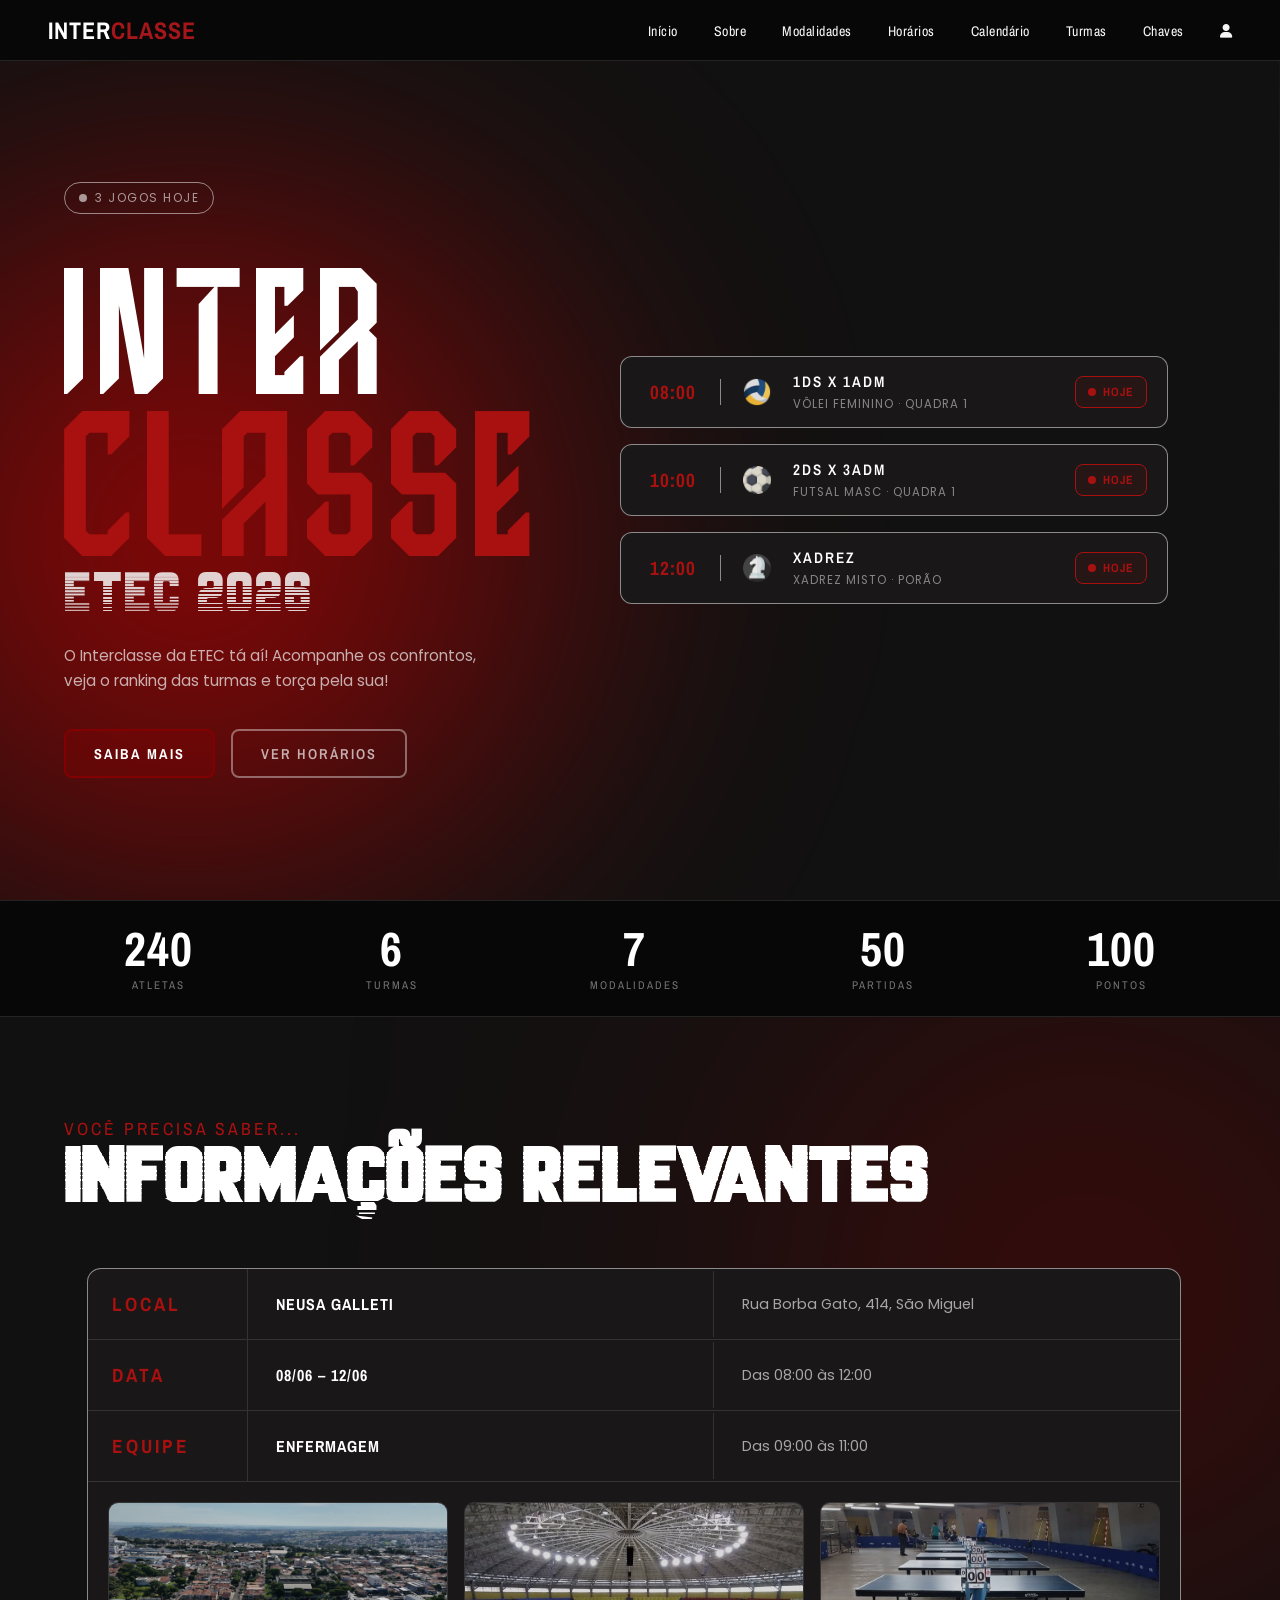
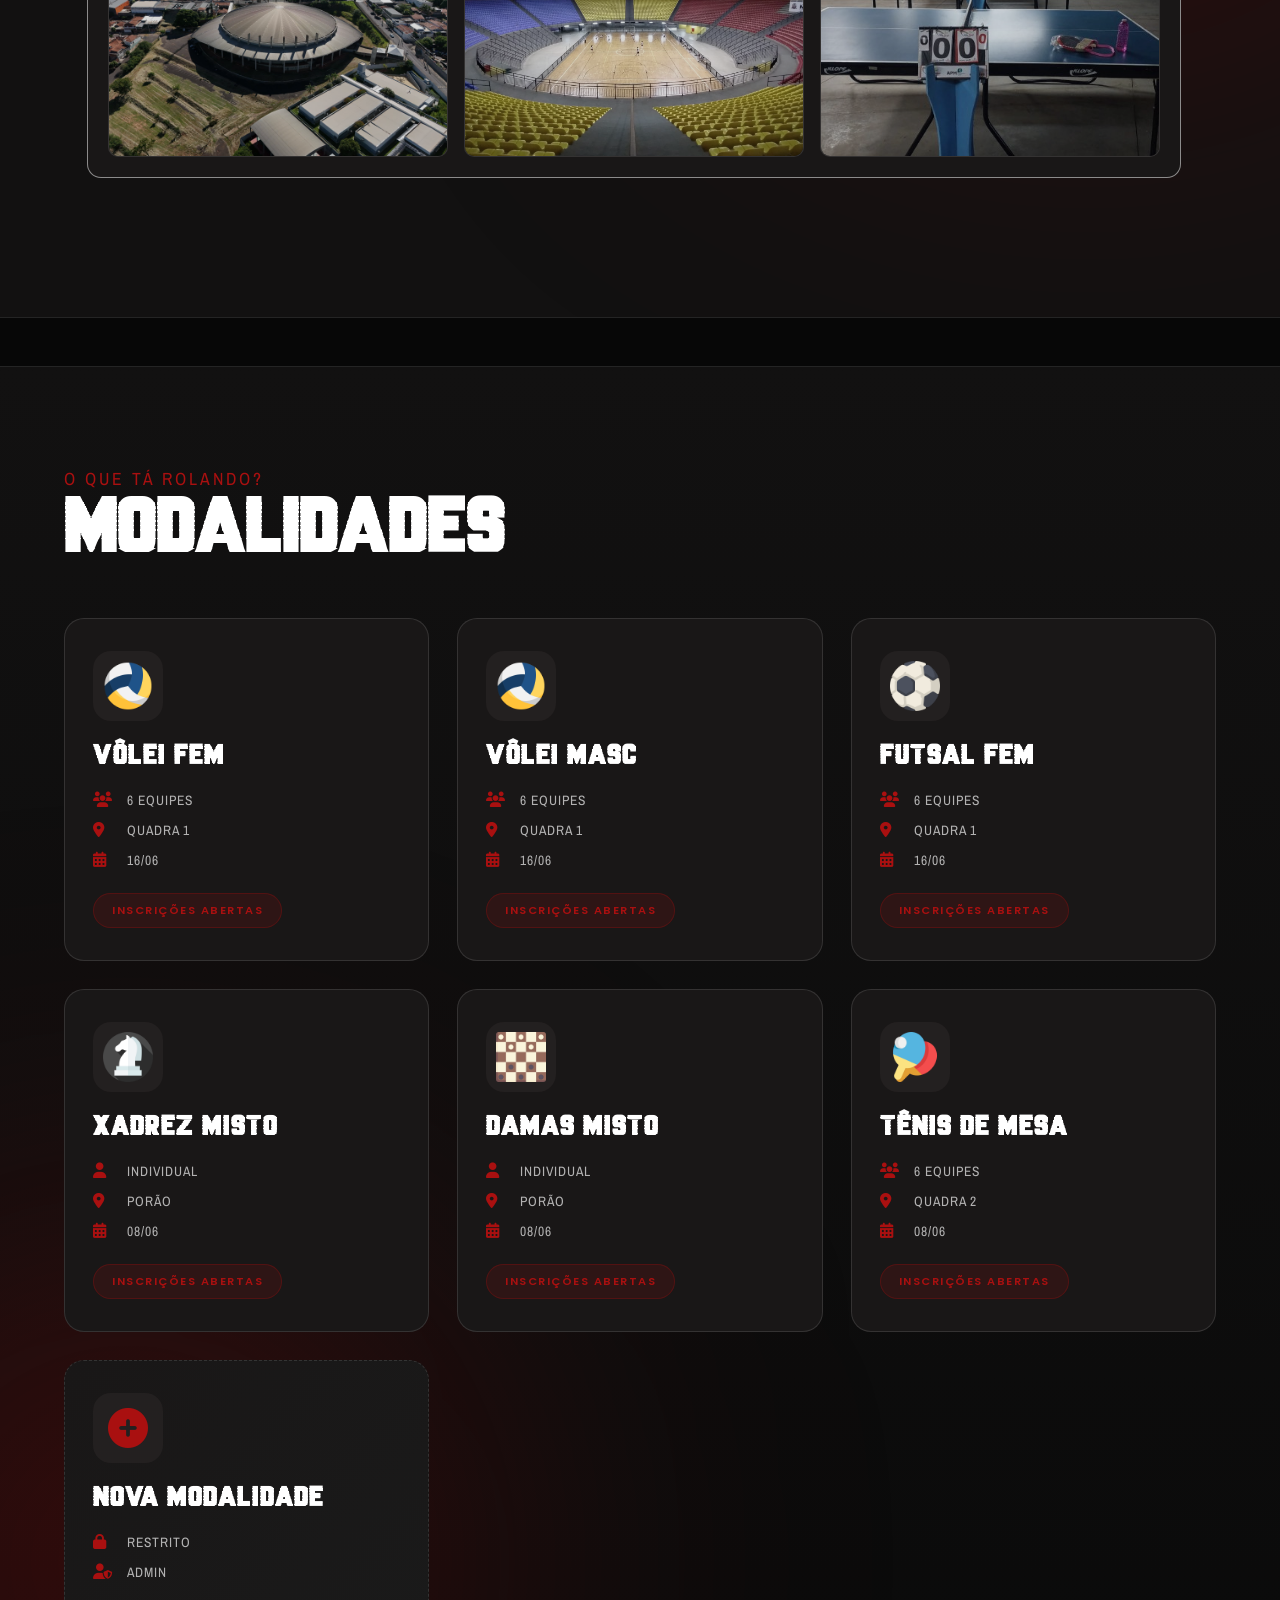
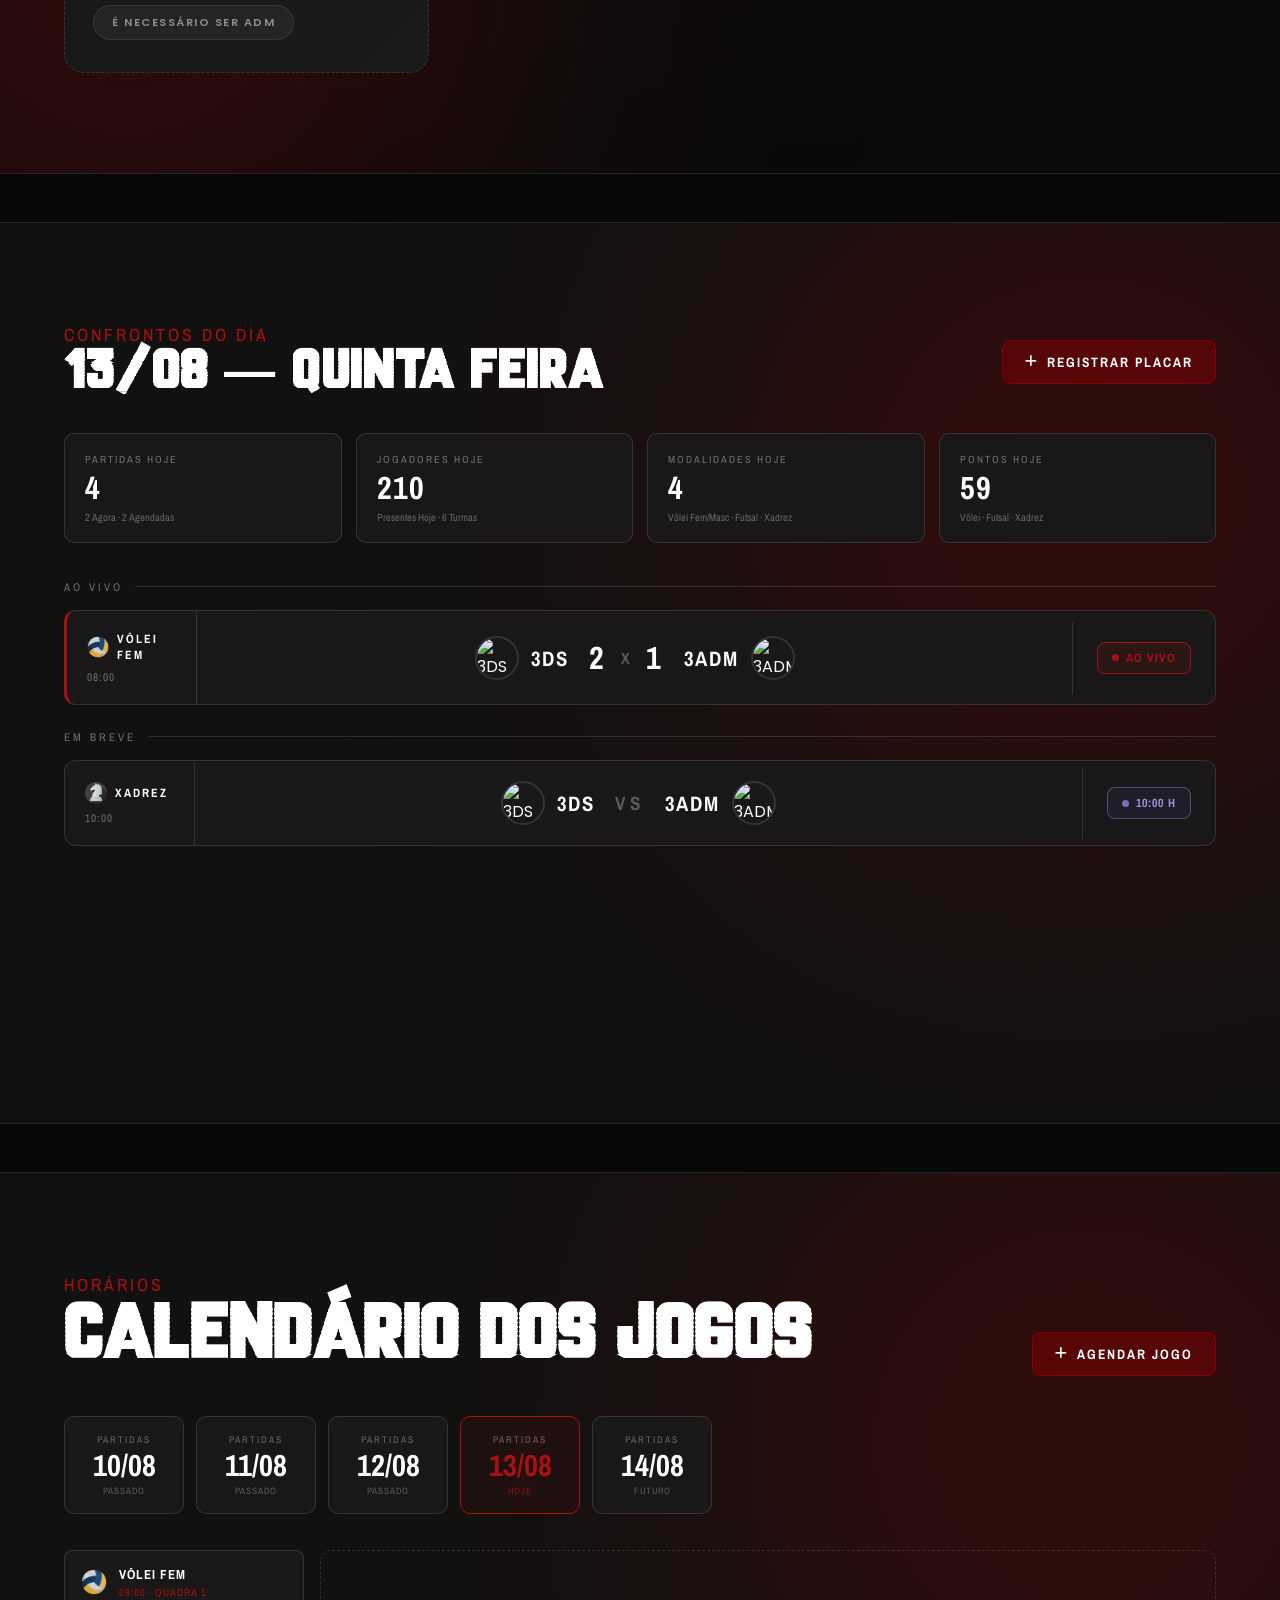
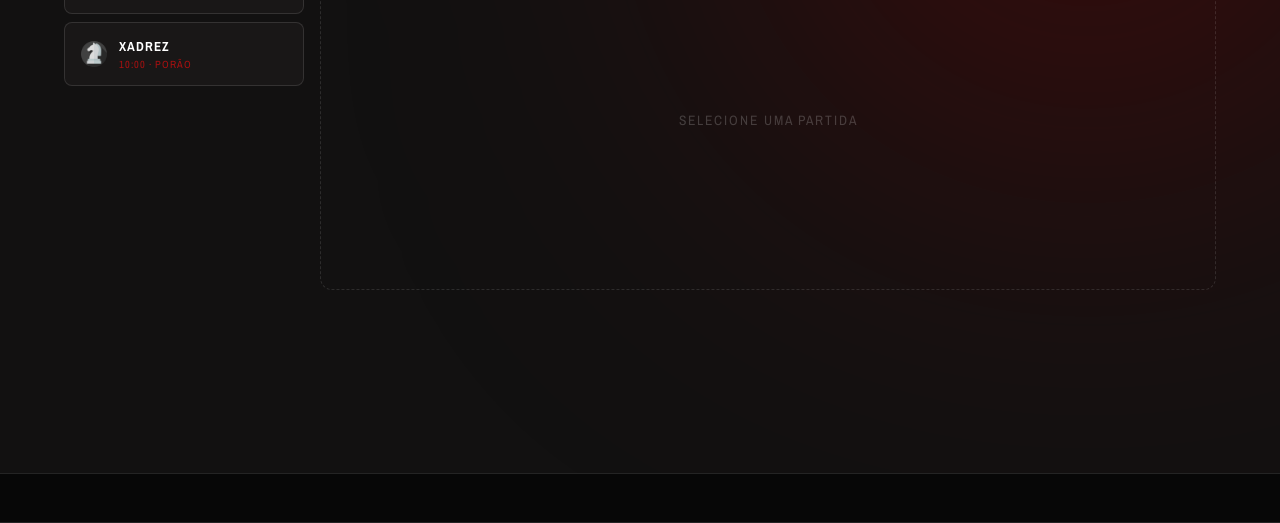
==== commit 3764187b: "Add Section Calendário de Jogos Add Calendario, fix code" ====
--- a/ProjetoInterclasse/screens/index.html
+++ b/ProjetoInterclasse/screens/index.html
@@ -19,46 +19,37 @@
     <!-- ==================== HEADER ==================== -->
     <header>
         <nav>
-            <div class="logo">
-                <h1>INTER<span>CLASSE</span></h1>
-            </div>
+            <div class="logo"><h1>INTER<span>CLASSE</span></h1></div>
             <ul>
                 <li><a href="#home">Início</a></li>
                 <li><a href="#sobre">Sobre</a></li>
                 <li><a href="#modalidades">Modalidades</a></li>
                 <li><a href="#horarios">Horários</a></li>
+                <li><a href="#calendario">Calendário</a></li>
                 <li><a href="#turmas">Turmas</a></li>
                 <li><a href="#chaves">Chaves</a></li>
                 <li><a href="#" id="openLogin"><i class="fas fa-user"></i></a></li>
             </ul>
         </nav>
     </header>
-
+ 
     <!-- ==================== HOME ==================== -->
     <section class="hero" id="home">
         <div class="hero-texture"></div>
         <div class="hero-blob"></div>
-
         <div class="hero-left">
-            <div class="badge-hoje">
-                <div class="dot"></div>
-                <span>3 Jogos Hoje</span>
-            </div>
+            <div class="badge-hoje"><div class="dot"></div><span>3 Jogos Hoje</span></div>
             <h1 class="hero-title">
                 <span class="t1">INTER</span>
                 <span class="t2">CLASSE</span>
             </h1>
             <div class="hero-sub">ETEC 2026</div>
-            <p class="hero-desc">
-                O Interclasse da ETEC tá aí! Acompanhe os confrontos,
-                veja o ranking das turmas e torça pela sua!
-            </p>
+            <p class="hero-desc">O Interclasse da ETEC tá aí! Acompanhe os confrontos, veja o ranking das turmas e torça pela sua!</p>
             <div class="hero-btns">
                 <a href="#sobre" class="btn-primary">Saiba Mais</a>
                 <a href="#horarios" class="btn-secondary">Ver Horários</a>
             </div>
         </div>
-
         <div class="hero-right">
             <div class="game-card">
                 <div class="gc-hour">08:00</div>
@@ -83,7 +74,7 @@
             </div>
         </div>
     </section>
-
+ 
     <!-- ==================== STATS BAR ==================== -->
     <div class="stats-bar">
         <div class="stat-item"><span class="stat-value">240</span><span class="stat-label">Atletas</span></div>
@@ -92,17 +83,15 @@
         <div class="stat-item"><span class="stat-value">50</span><span class="stat-label">Partidas</span></div>
         <div class="stat-item"><span class="stat-value">100</span><span class="stat-label">Pontos</span></div>
     </div>
-
+ 
     <!-- ==================== SOBRE ==================== -->
     <section class="sobre-section" id="sobre">
         <div class="sobre-texture"></div>
         <div class="sobre-blob"></div>
-
         <div class="section-header">
             <div class="section-eyebrow">Você precisa saber...</div>
             <h2 class="section-title">INFORMAÇÕES RELEVANTES</h2>
         </div>
-
         <div class="info-card">
             <div class="info-row">
                 <div class="info-label">Local</div>
@@ -126,23 +115,20 @@
             </div>
         </div>
     </section>
+ 
+    <div class="stats-bar"></div>
 
     <!-- ==================== MODALIDADES ==================== -->
     <section class="modalidades-section" id="modalidades">
         <div class="modalidades-texture"></div>
         <div class="modalidades-blob"></div>
-
         <div class="section-header">
             <div class="section-eyebrow">O QUE TÁ ROLANDO?</div>
             <h2 class="section-title">MODALIDADES</h2>
         </div>
-
         <div class="modalidades-grid">
-            <!-- Vôlei Feminino -->
             <div class="modalidade-card">
-                <div class="modalidade-icon">
-                    <img src="../imgs/icons/voleibol.png" alt="" width="50px">
-                </div>
+                <div class="modalidade-icon"><img src="../imgs/icons/voleibol.png" alt="" width="50px"></div>
                 <h3 class="modalidade-title">VÔLEI FEM</h3>
                 <div class="modalidade-stats">
                     <span><i class="fas fa-users"></i> 6 EQUIPES</span>
@@ -151,12 +137,8 @@
                 </div>
                 <div class="modalidade-badge">Inscrições Abertas</div>
             </div>
-
-            <!-- Vôlei Masculino -->
             <div class="modalidade-card">
-                <div class="modalidade-icon">
-                    <img src="../imgs/icons/voleibol.png" alt="" width="50px">
-                </div>
+                <div class="modalidade-icon"><img src="../imgs/icons/voleibol.png" alt="" width="50px"></div>
                 <h3 class="modalidade-title">VÔLEI MASC</h3>
                 <div class="modalidade-stats">
                     <span><i class="fas fa-users"></i> 6 EQUIPES</span>
@@ -165,12 +147,8 @@
                 </div>
                 <div class="modalidade-badge">Inscrições Abertas</div>
             </div>
-
-            <!-- Futsal Feminino -->
             <div class="modalidade-card">
-                <div class="modalidade-icon">
-                    <img src="../imgs/icons/futsal.png" alt="" width="50px">
-                </div>
+                <div class="modalidade-icon"><img src="../imgs/icons/futsal.png" alt="" width="50px"></div>
                 <h3 class="modalidade-title">FUTSAL FEM</h3>
                 <div class="modalidade-stats">
                     <span><i class="fas fa-users"></i> 6 EQUIPES</span>
@@ -179,12 +157,8 @@
                 </div>
                 <div class="modalidade-badge">Inscrições Abertas</div>
             </div>
-
-            <!-- Xadrez Misto -->
             <div class="modalidade-card">
-                <div class="modalidade-icon">
-                   <img src="../imgs/icons/xadrez.png" alt="" width="50px">
-                </div>
+                <div class="modalidade-icon"><img src="../imgs/icons/xadrez.png" alt="" width="50px"></div>
                 <h3 class="modalidade-title">XADREZ MISTO</h3>
                 <div class="modalidade-stats">
                     <span><i class="fas fa-user"></i> INDIVIDUAL</span>
@@ -193,12 +167,8 @@
                 </div>
                 <div class="modalidade-badge">Inscrições Abertas</div>
             </div>
-
-            <!-- Damas Misto -->
             <div class="modalidade-card">
-                <div class="modalidade-icon">
-                    <img src="../imgs/icons/damas.png" alt="" width="50px">
-                </div>
+                <div class="modalidade-icon"><img src="../imgs/icons/damas.png" alt="" width="50px"></div>
                 <h3 class="modalidade-title">DAMAS MISTO</h3>
                 <div class="modalidade-stats">
                     <span><i class="fas fa-user"></i> INDIVIDUAL</span>
@@ -207,12 +177,8 @@
                 </div>
                 <div class="modalidade-badge">Inscrições Abertas</div>
             </div>
-
-            <!-- Tênis de Mesa -->
             <div class="modalidade-card">
-                <div class="modalidade-icon">
-                    <img src="../imgs/icons/ping-pong.png" alt="" width="50px">
-                </div>
+                <div class="modalidade-icon"><img src="../imgs/icons/ping-pong.png" alt="" width="50px"></div>
                 <h3 class="modalidade-title">TÊNIS DE MESA</h3>
                 <div class="modalidade-stats">
                     <span><i class="fas fa-users"></i> 6 EQUIPES</span>
@@ -221,12 +187,8 @@
                 </div>
                 <div class="modalidade-badge">Inscrições Abertas</div>
             </div>
-
-            <!-- Nova Modalidade (Admin) -->
             <div class="modalidade-card admin-card">
-                <div class="modalidade-icon">
-                    <i class="fas fa-plus-circle"></i>
-                </div>
+                <div class="modalidade-icon"><i class="fas fa-plus-circle"></i></div>
                 <h3 class="modalidade-title">NOVA MODALIDADE</h3>
                 <div class="modalidade-stats">
                     <span><i class="fas fa-lock"></i> RESTRITO</span>
@@ -236,7 +198,135 @@
             </div>
         </div>
     </section>
-
+  
+    <div class="stats-bar"></div>
+    
+    <!-- ==================== CONFRONTOS DO DIA ==================== -->
+    <section class="confrontos-section" id="horarios">
+        <div class="sobre-texture"></div>
+        <div class="sobre-blob"></div>
+        <div class="confrontos-header">
+            <div class="confrontos-titulo">
+                <div class="section-eyebrow">Confrontos do Dia</div>
+                <h2>13/08 — QUINTA FEIRA</h2>
+            </div>
+            <a href="#" class="btn-registrar"><i class="fas fa-plus"></i> Registrar Placar</a>
+        </div>
+        <div class="confrontos-stats">
+            <div class="conf-stat">
+                <span class="conf-stat-label">Partidas Hoje</span>
+                <span class="conf-stat-value">4</span>
+                <span class="conf-stat-sub">2 Agora · 2 Agendadas</span>
+            </div>
+            <div class="conf-stat">
+                <span class="conf-stat-label">Jogadores Hoje</span>
+                <span class="conf-stat-value">210</span>
+                <span class="conf-stat-sub">Presentes Hoje · 6 Turmas</span>
+            </div>
+            <div class="conf-stat">
+                <span class="conf-stat-label">Modalidades Hoje</span>
+                <span class="conf-stat-value">4</span>
+                <span class="conf-stat-sub">Vôlei Fem/Masc · Futsal · Xadrez</span>
+            </div>
+            <div class="conf-stat">
+                <span class="conf-stat-label">Pontos Hoje</span>
+                <span class="conf-stat-value">59</span>
+                <span class="conf-stat-sub">Vôlei · Futsal · Xadrez</span>
+            </div>
+        </div>
+        <div class="conf-divider">
+            <span class="conf-divider-label">Ao Vivo</span>
+            <div class="conf-divider-line"></div>
+        </div>
+        <div class="conf-card ao-vivo">
+            <div class="conf-card-esporte">
+                <div class="conf-card-esporte-topo">
+                    <img src="../imgs/icons/voleibol.png" alt="Vôlei">
+                    <span class="conf-card-esporte-nome">Vôlei Fem</span>
+                </div>
+                <span class="conf-card-hora">08:00</span>
+            </div>
+            <div class="conf-card-confronto">
+                <div class="conf-time">
+                    <div class="conf-time-logo"><img src="../imgs/times/3ds.png" alt="3DS"></div>
+                    <span class="conf-time-nome">3DS</span>
+                </div>
+                <div class="conf-placar">
+                    <span>2</span><span class="conf-x">X</span><span>1</span>
+                </div>
+                <div class="conf-time">
+                    <span class="conf-time-nome">3ADM</span>
+                    <div class="conf-time-logo"><img src="../imgs/times/3adm.png" alt="3ADM"></div>
+                </div>
+            </div>
+            <div class="conf-card-status">
+                <span class="status-badge ao-vivo"><span class="dot"></span> Ao Vivo</span>
+            </div>
+        </div>
+        <div class="conf-divider" style="margin-top: 24px;">
+            <span class="conf-divider-label">Em Breve</span>
+            <div class="conf-divider-line"></div>
+        </div>
+        <div class="conf-card">
+            <div class="conf-card-esporte">
+                <div class="conf-card-esporte-topo">
+                    <img src="../imgs/icons/xadrez.png" alt="Xadrez">
+                    <span class="conf-card-esporte-nome">Xadrez</span>
+                </div>
+                <span class="conf-card-hora">10:00</span>
+            </div>
+            <div class="conf-card-confronto">
+                <div class="conf-time">
+                    <div class="conf-time-logo"><img src="../imgs/times/3ds.png" alt="3DS"></div>
+                    <span class="conf-time-nome">3DS</span>
+                </div>
+                <div class="conf-placar">
+                    <span class="conf-x" style="font-size:1.2rem;letter-spacing:4px;">VS</span>
+                </div>
+                <div class="conf-time">
+                    <span class="conf-time-nome">3ADM</span>
+                    <div class="conf-time-logo"><img src="../imgs/times/3adm.png" alt="3ADM"></div>
+                </div>
+            </div>
+            <div class="conf-card-status">
+                <span class="status-badge em-breve"><span class="dot"></span> 10:00 H</span>
+            </div>
+        </div>
+    </section>
+  
+    <div class="stats-bar"></div>
+    
+    <!-- ==================== CALENDÁRIO DE JOGOS ==================== -->
+    <section class="calendario-section" id="calendario">
+        <div class="sobre-texture"></div>
+        <div class="sobre-blob"></div>
+ 
+        <div class="calendario-header">
+            <div class="section-header" style="margin-bottom:0;">
+                <div class="section-eyebrow">Horários</div>
+                <h2 class="section-title">CALENDÁRIO DOS JOGOS</h2>
+            </div>
+            <a href="#" class="btn-agendar"><i class="fas fa-plus"></i> Agendar Jogo</a>
+        </div>
+ 
+        <!-- Abas de dias -->
+        <div class="dias-tabs" id="diasTabs">
+            <!-- gerado pelo JS -->
+        </div>
+ 
+        <!-- Lista + Detalhe -->
+        <div class="cal-body">
+            <div class="cal-lista" id="calLista">
+                <!-- gerado pelo JS -->
+            </div>
+            <div id="calDetalhe">
+                <div class="cal-empty">Selecione uma partida</div>
+            </div>
+        </div>
+    </section>
+  
+    <div class="stats-bar"></div>
+    
     <!-- ==================== MODAL LOGIN ==================== -->
     <div class="modal-overlay" id="loginModal">
         <div class="modal">
@@ -266,190 +356,248 @@
             <div class="modal-footer">Cadastro? Fale com a Coordenação.</div>
         </div>
     </div>
-    <!-- ==================== CONFRONTOS DO DIA ==================== -->
-    <section class="confrontos-section" id="horarios">
-        <div class="sobre-texture"></div>
-        <div class="sobre-blob"></div>
- 
-        <!-- Header -->
-        <div class="confrontos-header">
-            <div class="confrontos-titulo">
-                <div class="section-eyebrow">Confrontos do Dia</div>
-                <h2>13/08 — QUINTA FEIRA</h2>
-            </div>
-            <a href="#" class="btn-registrar">
-                <i class="fas fa-plus"></i> Registrar Placar
-            </a>
-        </div>
- 
-        <!-- Stats do dia -->
-        <div class="confrontos-stats">
-            <div class="conf-stat">
-                <span class="conf-stat-label">Partidas Hoje</span>
-                <span class="conf-stat-value">4</span>
-                <span class="conf-stat-sub">2 Agora · 2 Agendadas</span>
-            </div>
-            <div class="conf-stat">
-                <span class="conf-stat-label">Jogadores Hoje</span>
-                <span class="conf-stat-value">210</span>
-                <span class="conf-stat-sub">Presentes Hoje · 6 Turmas</span>
-            </div>
-            <div class="conf-stat">
-                <span class="conf-stat-label">Modalidades Hoje</span>
-                <span class="conf-stat-value">4</span>
-                <span class="conf-stat-sub">Vôlei Fem/Masc · Futsal · Xadrez</span>
-            </div>
-            <div class="conf-stat">
-                <span class="conf-stat-label">Pontos Hoje</span>
-                <span class="conf-stat-value">59</span>
-                <span class="conf-stat-sub">Vôlei · Futsal · Xadrez</span>
-            </div>
-        </div>
- 
-        <!-- AO VIVO -->
-        <div class="conf-divider">
-            <span class="conf-divider-label">Ao Vivo</span>
-            <div class="conf-divider-line"></div>
-        </div>
- 
-        <div class="conf-card ao-vivo">
-            <div class="conf-card-esporte">
-                <div class="conf-card-esporte-topo">
-                    <!-- ícone da modalidade -->
-                    <img src="../imgs/icons/voleibol.png" alt="Vôlei">
-                    <span class="conf-card-esporte-nome">Vôlei Fem</span>
-                </div>
-                <span class="conf-card-hora">08:00</span>
-            </div>
- 
-            <div class="conf-card-confronto">
-                <!-- Time 1 -->
-                <div class="conf-time">
-                    <div class="conf-time-logo">
-                        <!-- logo da turma -->
-                        <img src="../imgs/times/3ds.png" alt="3DS">
+ 
+    <script>
+    // ============================================================
+    //  DADOS DO CALENDÁRIO
+    //  Troque/expanda conforme seu backend ou dados reais
+    // ============================================================
+    const calendario = [
+        {
+            data: '10/08', diaSemana: 'Segunda',
+            status: 'passado',
+            partidas: [
+                {
+                    id: 1, modalidade: 'Vôlei Fem', hora: '08:00',
+                    icone: '../imgs/icons/voleibol.png',
+                    time1: { nome: '3DS',  turma: '3º MTEC DS',  logo: '../imgs/times/3ds.png',  placar: 25 },
+                    time2: { nome: '3ADM', turma: '3º MTEC ADM', logo: '../imgs/times/3adm.png', placar: 10 },
+                    local: 'Quadra 1', sets: '3–0'
+                },
+                {
+                    id: 2, modalidade: 'Futsal Masc', hora: '10:00',
+                    icone: '../imgs/icons/futsal.png',
+                    time1: { nome: '2DS',  turma: '2º MTEC DS',  logo: '../imgs/times/3ds.png',  placar: 4 },
+                    time2: { nome: '1ADM', turma: '1º MTEC ADM', logo: '../imgs/times/3adm.png', placar: 2 },
+                    local: 'Quadra 1', sets: '—'
+                },
+            ]
+        },
+        {
+            data: '11/08', diaSemana: 'Terça',
+            status: 'passado',
+            partidas: [
+                {
+                    id: 3, modalidade: 'Vôlei Masc', hora: '08:00',
+                    icone: '../imgs/icons/voleibol.png',
+                    time1: { nome: '1DS',  turma: '1º MTEC DS',  logo: '../imgs/times/3ds.png',  placar: 15 },
+                    time2: { nome: '2ADM', turma: '2º MTEC ADM', logo: '../imgs/times/3adm.png', placar: 20 },
+                    local: 'Quadra 1', sets: '1–3'
+                },
+            ]
+        },
+        {
+            data: '12/08', diaSemana: 'Quarta',
+            status: 'passado',
+            partidas: [
+                {
+                    id: 4, modalidade: 'Xadrez', hora: '09:00',
+                    icone: '../imgs/icons/xadrez.png',
+                    time1: { nome: '3DS',  turma: '3º MTEC DS',  logo: '../imgs/times/3ds.png',  placar: 3 },
+                    time2: { nome: '1ADM', turma: '1º MTEC ADM', logo: '../imgs/times/3adm.png', placar: 1 },
+                    local: 'Porão', sets: '—'
+                },
+            ]
+        },
+        {
+            data: '13/08', diaSemana: 'Quinta',
+            status: 'hoje',
+            partidas: [
+                {
+                    id: 5, modalidade: 'Vôlei Fem', hora: '08:00',
+                    icone: '../imgs/icons/voleibol.png',
+                    time1: { nome: '3DS',  turma: '3º MTEC DS',  logo: '../imgs/times/3ds.png',  placar: 2 },
+                    time2: { nome: '3ADM', turma: '3º MTEC ADM', logo: '../imgs/times/3adm.png', placar: 1 },
+                    local: 'Quadra 1', sets: 'Em andamento'
+                },
+                {
+                    id: 6, modalidade: 'Xadrez', hora: '10:00',
+                    icone: '../imgs/icons/xadrez.png',
+                    time1: { nome: '3DS',  turma: '3º MTEC DS',  logo: '../imgs/times/3ds.png',  placar: null },
+                    time2: { nome: '3ADM', turma: '3º MTEC ADM', logo: '../imgs/times/3adm.png', placar: null },
+                    local: 'Porão', sets: 'Em breve'
+                },
+            ]
+        },
+        {
+            data: '14/08', diaSemana: 'Sexta',
+            status: 'futuro',
+            partidas: [
+                {
+                    id: 7, modalidade: 'Futsal Fem', hora: '09:00',
+                    icone: '../imgs/icons/futsal.png',
+                    time1: { nome: '2DS',  turma: '2º MTEC DS',  logo: '../imgs/times/3ds.png',  placar: null },
+                    time2: { nome: '2ADM', turma: '2º MTEC ADM', logo: '../imgs/times/3adm.png', placar: null },
+                    local: 'Quadra 1', sets: 'Agendado'
+                },
+            ]
+        },
+    ];
+ 
+    // ============================================================
+    //  ESTADO
+    // ============================================================
+    let diaAtivo     = calendario.findIndex(d => d.status === 'hoje');
+    if (diaAtivo < 0) diaAtivo = 0;
+    let partidaAtiva = null;
+ 
+    // ============================================================
+    //  RENDERIZA ABAS
+    // ============================================================
+    function renderTabs() {
+        const container = document.getElementById('diasTabs');
+        container.innerHTML = '';
+        calendario.forEach((dia, i) => {
+            const tab = document.createElement('div');
+            tab.className = 'dia-tab' + (i === diaAtivo ? ' active' : '');
+            const statusLabel = dia.status === 'hoje' ? 'Hoje' :
+                                dia.status === 'passado' ? 'Passado' : 'Futuro';
+            tab.innerHTML = `
+                <span class="tab-label">Partidas</span>
+                <span class="tab-num">${dia.data.split('/')[0]}/${dia.data.split('/')[1]}</span>
+                <span class="tab-status">${statusLabel}</span>
+            `;
+            tab.addEventListener('click', () => {
+                diaAtivo = i;
+                partidaAtiva = null;
+                renderTabs();
+                renderLista();
+                renderDetalhe(null);
+            });
+            container.appendChild(tab);
+        });
+    }
+ 
+    // ============================================================
+    //  RENDERIZA LISTA DE PARTIDAS
+    // ============================================================
+    function renderLista() {
+        const container = document.getElementById('calLista');
+        const dia = calendario[diaAtivo];
+        container.innerHTML = '';
+ 
+        if (!dia.partidas.length) {
+            container.innerHTML = '<div class="cal-empty" style="height:80px;">Sem partidas</div>';
+            return;
+        }
+ 
+        dia.partidas.forEach((p, i) => {
+            const item = document.createElement('div');
+            item.className = 'cal-item' + (partidaAtiva === i ? ' active' : '');
+            item.innerHTML = `
+                <img class="cal-item-icon" src="${p.icone}" alt="${p.modalidade}">
+                <div class="cal-item-info">
+                    <span class="cal-item-nome">${p.modalidade}</span>
+                    <span class="cal-item-hora">${p.hora} · ${p.local}</span>
+                </div>
+            `;
+            item.addEventListener('click', () => {
+                partidaAtiva = i;
+                renderLista();
+                renderDetalhe(p);
+            });
+            container.appendChild(item);
+        });
+    }
+ 
+    // ============================================================
+    //  RENDERIZA DETALHE
+    // ============================================================
+    function renderDetalhe(p) {
+        const container = document.getElementById('calDetalhe');
+        if (!p) {
+            container.innerHTML = '<div class="cal-empty">Selecione uma partida</div>';
+            return;
+        }
+ 
+        const p1 = p.time1.placar !== null ? p.time1.placar : '—';
+        const p2 = p.time2.placar !== null ? p.time2.placar : '—';
+        const scoreHtml = p.time1.placar !== null
+            ? `<span class="cal-det-score-num">${p1} <span style="font-size:1.5rem;opacity:.3;letter-spacing:2px;">X</span> ${p2}</span>`
+            : `<span class="cal-det-score-vs" style="font-size:1rem;letter-spacing:4px;">VS</span>`;
+ 
+        container.innerHTML = `
+            <div class="cal-detalhe">
+                <div class="cal-det-topo">
+                    <img src="${p.icone}" alt="${p.modalidade}">
+                    <span class="cal-det-modalidade">${p.modalidade}</span>
+                    <span class="cal-det-hora">${p.hora}</span>
+                </div>
+                <div class="cal-det-placar">
+                    <div class="cal-det-time">
+                        <div class="cal-det-logo"><img src="${p.time1.logo}" alt="${p.time1.nome}"></div>
+                        <span class="cal-det-nome">${p.time1.nome}</span>
+                        <span class="cal-det-turma">${p.time1.turma}</span>
                     </div>
-                    <span class="conf-time-nome">3DS</span>
-                </div>
- 
-                <!-- Placar -->
-                <div class="conf-placar">
-                    <span>2</span>
-                    <span class="conf-x">X</span>
-                    <span>1</span>
-                </div>
- 
-                <!-- Time 2 -->
-                <div class="conf-time">
-                    <span class="conf-time-nome">3ADM</span>
-                    <div class="conf-time-logo">
-                        <img src="../imgs/times/3adm.png" alt="3ADM">
+                    <div class="cal-det-score">${scoreHtml}</div>
+                    <div class="cal-det-time">
+                        <div class="cal-det-logo"><img src="${p.time2.logo}" alt="${p.time2.nome}"></div>
+                        <span class="cal-det-nome">${p.time2.nome}</span>
+                        <span class="cal-det-turma">${p.time2.turma}</span>
                     </div>
                 </div>
-            </div>
- 
-            <div class="conf-card-status">
-                <span class="status-badge ao-vivo">
-                    <span class="dot"></span> Ao Vivo
-                </span>
-            </div>
-        </div>
- 
-        <!-- EM BREVE -->
-        <div class="conf-divider" style="margin-top: 24px;">
-            <span class="conf-divider-label">Em Breve</span>
-            <div class="conf-divider-line"></div>
-        </div>
- 
-        <div class="conf-card">
-            <div class="conf-card-esporte">
-                <div class="conf-card-esporte-topo">
-                    <img src="../imgs/icons/xadrez.png" alt="Xadrez">
-                    <span class="conf-card-esporte-nome">Xadrez</span>
-                </div>
-                <span class="conf-card-hora">10:00</span>
-            </div>
- 
-            <div class="conf-card-confronto">
-                <div class="conf-time">
-                    <div class="conf-time-logo">
-                        <img src="../imgs/times/3ds.png" alt="3DS">
+                <div class="cal-det-info">
+                    <div class="cal-det-info-item">
+                        <span class="cal-det-info-label">Modalidade</span>
+                        <span class="cal-det-info-value">${p.modalidade}</span>
                     </div>
-                    <span class="conf-time-nome">3DS</span>
-                </div>
- 
-                <div class="conf-placar">
-                    <span class="conf-x" style="font-size: 1.2rem; letter-spacing: 4px;">VS</span>
-                </div>
- 
-                <div class="conf-time">
-                    <span class="conf-time-nome">3ADM</span>
-                    <div class="conf-time-logo">
-                        <img src="../imgs/times/3adm.png" alt="3ADM">
+                    <div class="cal-det-info-item">
+                        <span class="cal-det-info-label">Horário</span>
+                        <span class="cal-det-info-value">${p.hora}</span>
                     </div>
-                </div>
-            </div>
- 
-            <div class="conf-card-status">
-                <span class="status-badge em-breve">
-                    <span class="dot"></span> 10:00 H
-                </span>
-            </div>
-        </div>
- 
-    </section>
- 
-    <!-- ==================== MODAL LOGIN ==================== -->
-    <div class="modal-overlay" id="loginModal">
-        <div class="modal">
-            <div class="modal-header">
-                <div class="modal-logo">INTER<span>CLASSE</span></div>
-                <div class="modal-subtitle">ETEC Antonio Devisate &mdash; 2026</div>
-                <button class="modal-close" id="closeModal"><i class="fas fa-times"></i></button>
-            </div>
-            <div class="modal-body">
-                <div class="modal-field">
-                    <label>Usuário / RM</label>
-                    <input type="text" placeholder="Digite seu usuário...">
-                </div>
-                <div class="modal-field">
-                    <label>Senha</label>
-                    <input type="password" placeholder="••••••••••••">
-                </div>
-                <div class="modal-role">
-                    <label>Entrar como</label>
-                    <div class="role-toggle">
-                        <button class="role-btn active" id="roleOrg">Organização</button>
-                        <button class="role-btn" id="roleAluno">Aluno</button>
+                    <div class="cal-det-info-item">
+                        <span class="cal-det-info-label">Local</span>
+                        <span class="cal-det-info-value">${p.local}</span>
                     </div>
-                </div>
-                <button class="modal-submit">Entrar</button>
-            </div>
-            <div class="modal-footer">Cadastro? Fale com a Coordenação.</div>
-        </div>
-    </div>
- 
-    <script>
-        // Modal
-        const modal     = document.getElementById('loginModal');
-        const openBtn   = document.getElementById('openLogin');
-        const closeBtn  = document.getElementById('closeModal');
-        const roleOrg   = document.getElementById('roleOrg');
-        const roleAluno = document.getElementById('roleAluno');
- 
-        openBtn.addEventListener('click', (e) => { e.preventDefault(); modal.classList.add('open'); });
-        closeBtn.addEventListener('click', () => modal.classList.remove('open'));
-        modal.addEventListener('click', (e) => { if (e.target === modal) modal.classList.remove('open'); });
-        document.addEventListener('keydown', (e) => { if (e.key === 'Escape') modal.classList.remove('open'); });
- 
-        roleOrg.addEventListener('click', () => { roleOrg.classList.add('active'); roleAluno.classList.remove('active'); });
-        roleAluno.addEventListener('click', () => { roleAluno.classList.add('active'); roleOrg.classList.remove('active'); });
- 
-        // Smooth scroll para âncoras do nav
-        document.querySelectorAll('a[href^="#"]').forEach(a => {
-            a.addEventListener('click', e => {
-                const target = document.querySelector(a.getAttribute('href'));
-                if (target) { e.preventDefault(); target.scrollIntoView({ behavior: 'smooth' }); }
-            });
+                    <div class="cal-det-info-item">
+                        <span class="cal-det-info-label">Situação</span>
+                        <span class="cal-det-info-value">${p.sets}</span>
+                    </div>
+                </div>
+            </div>
+        `;
+    }
+ 
+    // ============================================================
+    //  INIT CALENDÁRIO
+    // ============================================================
+    renderTabs();
+    renderLista();
+    renderDetalhe(null);
+ 
+    // ============================================================
+    //  MODAL
+    // ============================================================
+    const modal     = document.getElementById('loginModal');
+    const openBtn   = document.getElementById('openLogin');
+    const closeBtn  = document.getElementById('closeModal');
+    const roleOrg   = document.getElementById('roleOrg');
+    const roleAluno = document.getElementById('roleAluno');
+ 
+    openBtn.addEventListener('click',  e => { e.preventDefault(); modal.classList.add('open'); });
+    closeBtn.addEventListener('click', ()  => modal.classList.remove('open'));
+    modal.addEventListener('click',    e   => { if (e.target === modal) modal.classList.remove('open'); });
+    document.addEventListener('keydown', e => { if (e.key === 'Escape') modal.classList.remove('open'); });
+    roleOrg.addEventListener('click',   () => { roleOrg.classList.add('active'); roleAluno.classList.remove('active'); });
+    roleAluno.addEventListener('click', () => { roleAluno.classList.add('active'); roleOrg.classList.remove('active'); });
+ 
+    // Smooth scroll
+    document.querySelectorAll('a[href^="#"]').forEach(a => {
+        a.addEventListener('click', e => {
+            const t = document.querySelector(a.getAttribute('href'));
+            if (t) { e.preventDefault(); t.scrollIntoView({ behavior: 'smooth' }); }
         });
+    });
     </script>
+</body>
+</html>
--- a/ProjetoInterclasse/screens/css/style.css
+++ b/ProjetoInterclasse/screens/css/style.css
@@ -479,7 +479,7 @@
         }
 
         .section-title {
-            font-family: 'Archivo Narrow', sans-serif;
+            font-family: 'Championship', sans-serif;
             font-size: clamp(36px, 6vw, 72px);
             color: var(--color-white);
             line-height: 1;
@@ -681,7 +681,7 @@
 
         /* Título */
         .modalidade-title {
-            font-family: 'Archivo Narrow', sans-serif;
+            font-family: 'Championship', sans-serif;
             font-size: 1.6rem;
             font-weight: 700;
             letter-spacing: 2px;
@@ -782,7 +782,7 @@
         }
 
         .confrontos-titulo h2 {
-            font-family: 'Archivo Narrow', sans-serif;
+            font-family: 'Championship', sans-serif;
             font-size: clamp(28px, 4vw, 52px);
             color: var(--white);
             letter-spacing: 2px;
@@ -898,7 +898,7 @@
         }
 
         .conf-card:hover { 
-            border-color: var(--border-strong); 
+            border-color: var(--color-red); 
         }
 
         .conf-card.ao-vivo { 
@@ -952,6 +952,21 @@
             padding: 20px 32px;
             flex: 1;
             flex-wrap: wrap;
+        }
+
+        .conf-card-confronto::before {
+            content: '';
+            position: absolute;
+            top: -100%;
+            left: 0;
+            width: 100%;
+            height: 100%;
+            background: linear-gradient(90deg, transparent, rgba(169, 16, 16, 0.08), transparent);
+            transition: top .4s ease;
+        }
+
+        .conf-card:hover .conf-card-confronto::before {
+            top: 100%;
         }
 
         .conf-time {
@@ -1267,6 +1282,207 @@
             font-family: 'Archivo Narrow', sans-serif;
         }
 
+
+                /* ============================================
+           CALENDÁRIO DE JOGOS
+           ============================================ */
+        .calendario-section {
+            position: relative;
+            min-height: 100vh;
+            padding: 100px 64px 80px;
+            overflow: hidden;
+        }
+ 
+        .calendario-section .sobre-texture { opacity: 0.06; }
+ 
+        .calendario-header {
+            display: flex;
+            align-items: flex-end;
+            justify-content: space-between;
+            margin-bottom: 40px;
+            position: relative;
+            z-index: 2;
+        }
+ 
+        .btn-agendar {
+            display: inline-flex; align-items: center; gap: 8px;
+            padding: 12px 22px;
+            background: rgba(130,0,0,0.48);
+            border: 1.8px solid var(--color-red-button);
+            border-radius: 8px;
+            color: var(--color-white);
+            font-family: 'Archivo Narrow', sans-serif;
+            font-size: 0.85rem; font-weight: 700;
+            letter-spacing: 2px; text-transform: uppercase;
+            cursor: pointer; text-decoration: none;
+            transition: background 0.2s, transform 0.2s;
+        }
+        .btn-agendar:hover { background: rgba(160,0,0,0.6); transform: scale(1.03); color: var(--color-white); }
+ 
+        /* ---- ABAS DE DATA ---- */
+        .dias-tabs {
+            display: flex;
+            gap: 12px;
+            margin-bottom: 36px;
+            position: relative;
+            z-index: 2;
+            flex-wrap: wrap;
+        }
+ 
+        .dia-tab {
+            display: flex; flex-direction: column; align-items: center;
+            padding: 16px 24px;
+            background: var(--color-dark-gray);
+            border: 1px solid var(--border-light);
+            border-radius: 10px;
+            cursor: pointer;
+            min-width: 120px;
+            transition: border-color 0.2s, background 0.2s;
+            user-select: none;
+        }
+        .dia-tab:hover { border-color: var(--border-medium); }
+        .dia-tab.active { border-color: var(--color-red); background: rgba(169,16,16,0.08); }
+ 
+        .dia-tab .tab-label { font-size: 0.6rem; text-transform: uppercase; letter-spacing: 2px; color: rgba(245,245,245,0.35); font-family: 'Archivo Narrow', sans-serif; margin-bottom: 4px; }
+        .dia-tab .tab-num   { font-family: 'Archivo Narrow', sans-serif; font-size: 1.9rem; font-weight: 700; color: var(--color-white); line-height: 1; }
+        .dia-tab .tab-status{ font-size: 0.58rem; text-transform: uppercase; letter-spacing: 1px; color: rgba(245,245,245,0.3); font-family: 'Archivo Narrow', sans-serif; margin-top: 4px; }
+        .dia-tab.active .tab-num    { color: var(--color-red); }
+        .dia-tab.active .tab-status { color: rgba(169,16,16,0.8); }
+ 
+        /* ---- CORPO: lista + detalhe ---- */
+        .cal-body {
+            display: grid;
+            grid-template-columns: 240px 1fr;
+            gap: 16px;
+            position: relative;
+            z-index: 2;
+            min-height: 340px;
+        }
+ 
+        /* Lista de partidas */
+        .cal-lista {
+            display: flex;
+            flex-direction: column;
+            gap: 8px;
+        }
+ 
+        .cal-item {
+            display: flex; align-items: center; gap: 12px;
+            padding: 14px 16px;
+            background: var(--color-dark-gray);
+            border: 1px solid var(--border-light);
+            border-radius: 8px;
+            cursor: pointer;
+            transition: border-color 0.2s, background 0.2s;
+            user-select: none;
+        }
+        .cal-item:hover  { border-color: var(--border-medium); }
+        .cal-item.active { border-color: var(--color-red); background: rgba(169,16,16,0.08); }
+ 
+        .cal-item-icon { width: 26px; height: 26px; object-fit: contain; opacity: 0.85; flex-shrink: 0; }
+ 
+        .cal-item-info { display: flex; flex-direction: column; gap: 2px; }
+        .cal-item-nome { font-family: 'Archivo Narrow', sans-serif; font-size: 0.82rem; font-weight: 700; letter-spacing: 1px; color: var(--color-white); text-transform: uppercase; }
+        .cal-item-hora { font-size: 0.65rem; letter-spacing: 1px; color: var(--color-red); font-family: 'Archivo Narrow', sans-serif; text-transform: uppercase; }
+ 
+        /* Detalhe da partida */
+        .cal-detalhe {
+            background: var(--color-dark-gray);
+            border: 1px solid var(--border-medium);
+            border-radius: 12px;
+            padding: 32px 36px;
+            display: flex;
+            flex-direction: column;
+            gap: 24px;
+            transition: opacity 0.2s;
+        }
+ 
+        .cal-detalhe.hidden { opacity: 0; pointer-events: none; }
+ 
+        /* Topo do detalhe */
+        .cal-det-topo {
+            display: flex; align-items: center; gap: 12px;
+            padding-bottom: 20px;
+            border-bottom: 1px solid var(--border-light);
+        }
+        .cal-det-topo img { width: 28px; height: 28px; object-fit: contain; opacity: 0.85; }
+        .cal-det-modalidade { font-family: 'Archivo Narrow', sans-serif; font-size: 0.78rem; font-weight: 700; letter-spacing: 2px; text-transform: uppercase; color: rgba(245,245,245,0.5); }
+        .cal-det-hora { font-family: 'Archivo Narrow', sans-serif; font-size: 0.78rem; color: var(--color-red); letter-spacing: 1px; margin-left: auto; }
+ 
+        /* Placar / Times */
+        .cal-det-placar {
+            display: flex;
+            align-items: center;
+            justify-content: center;
+            gap: 28px;
+        }
+ 
+        .cal-det-time {
+            display: flex; flex-direction: column; align-items: center; gap: 10px;
+            flex: 1;
+        }
+        .cal-det-logo {
+            width: 68px; height: 68px;
+            border-radius: 50%;
+            border: 2px solid var(--border-light);
+            background: var(--color-primary, #121111);
+            overflow: hidden;
+            display: flex; align-items: center; justify-content: center;
+        }
+        .cal-det-logo img { width: 100%; height: 100%; object-fit: cover; }
+        .cal-det-nome  { font-family: 'Archivo Narrow', sans-serif; font-size: 1.5rem; font-weight: 700; color: var(--color-white); letter-spacing: 3px; }
+        .cal-det-turma { font-size: 0.62rem; text-transform: uppercase; letter-spacing: 1px; color: rgba(245,245,245,0.35); font-family: 'Archivo Narrow', sans-serif; text-align: center; }
+ 
+        .cal-det-score {
+            display: flex;
+            flex-direction: row;
+            align-items: center;
+            justify-content: center;
+            gap: 12px;
+            flex: 0 0 140px;
+        }
+        .cal-det-score-num { font-family: 'Archivo Narrow', sans-serif; font-size: 3rem; font-weight: 700; color: var(--color-white); letter-spacing: 2px; line-height: 1; }
+        .cal-det-score-vs  { font-size: 1rem; text-transform: uppercase; letter-spacing: 3px; color: rgba(245,245,245,0.25); font-family: 'Archivo Narrow', sans-serif; font-weight: 700; }
+ 
+        /* Info grid */
+        .cal-det-info {
+            display: grid;
+            grid-template-columns: repeat(4, 1fr);
+            gap: 10px;
+        }
+        .cal-det-info-item {
+            background: #121111;
+            border: 1px solid var(--border-light);
+            border-radius: 8px;
+            padding: 12px 14px;
+            display: flex; flex-direction: column; gap: 4px;
+        }
+        .cal-det-info-label { font-size: 0.58rem; text-transform: uppercase; letter-spacing: 2px; color: rgba(245,245,245,0.3); font-family: 'Archivo Narrow', sans-serif; }
+        .cal-det-info-value { font-family: 'Archivo Narrow', sans-serif; font-size: 0.9rem; font-weight: 700; color: var(--color-white); letter-spacing: 1px; }
+ 
+        /* Placeholder vazio */
+        .cal-empty {
+            display: flex; align-items: center; justify-content: center;
+            height: 100%;
+            color: rgba(245,245,245,0.2);
+            font-family: 'Archivo Narrow', sans-serif;
+            font-size: 0.85rem;
+            letter-spacing: 2px;
+            text-transform: uppercase;
+            border: 1px dashed var(--border-light);
+            border-radius: 12px;
+        }
+ 
+        @media (max-width: 900px) {
+            .calendario-section { padding: 100px 32px 60px; }
+            .cal-body { grid-template-columns: 1fr; }
+        }
+        @media (max-width: 600px) {
+            .calendario-section { padding: 100px 20px 60px; }
+            .cal-det-info { grid-template-columns: repeat(2,1fr); }
+            .cal-det-placar { gap: 16px; }
+        }
+
         /* ============================================
            RESPONSIVO
            ============================================ */
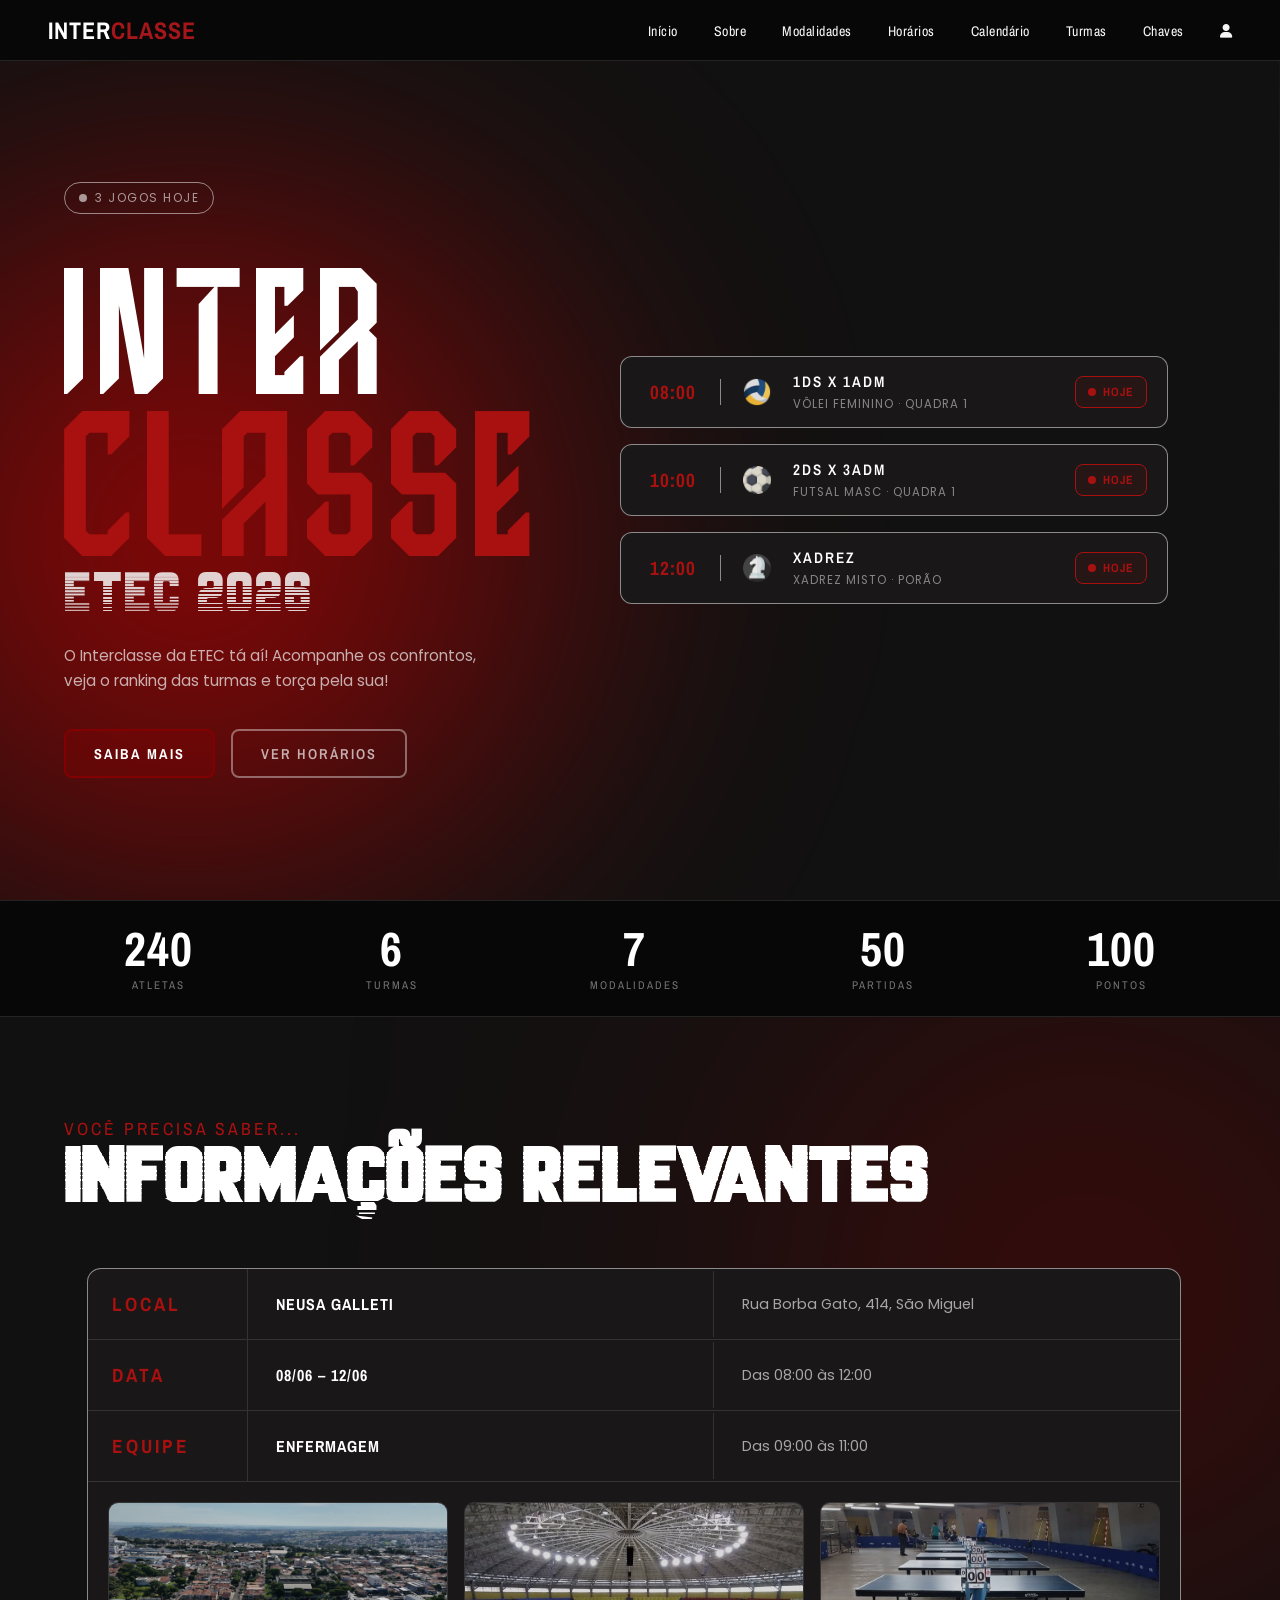
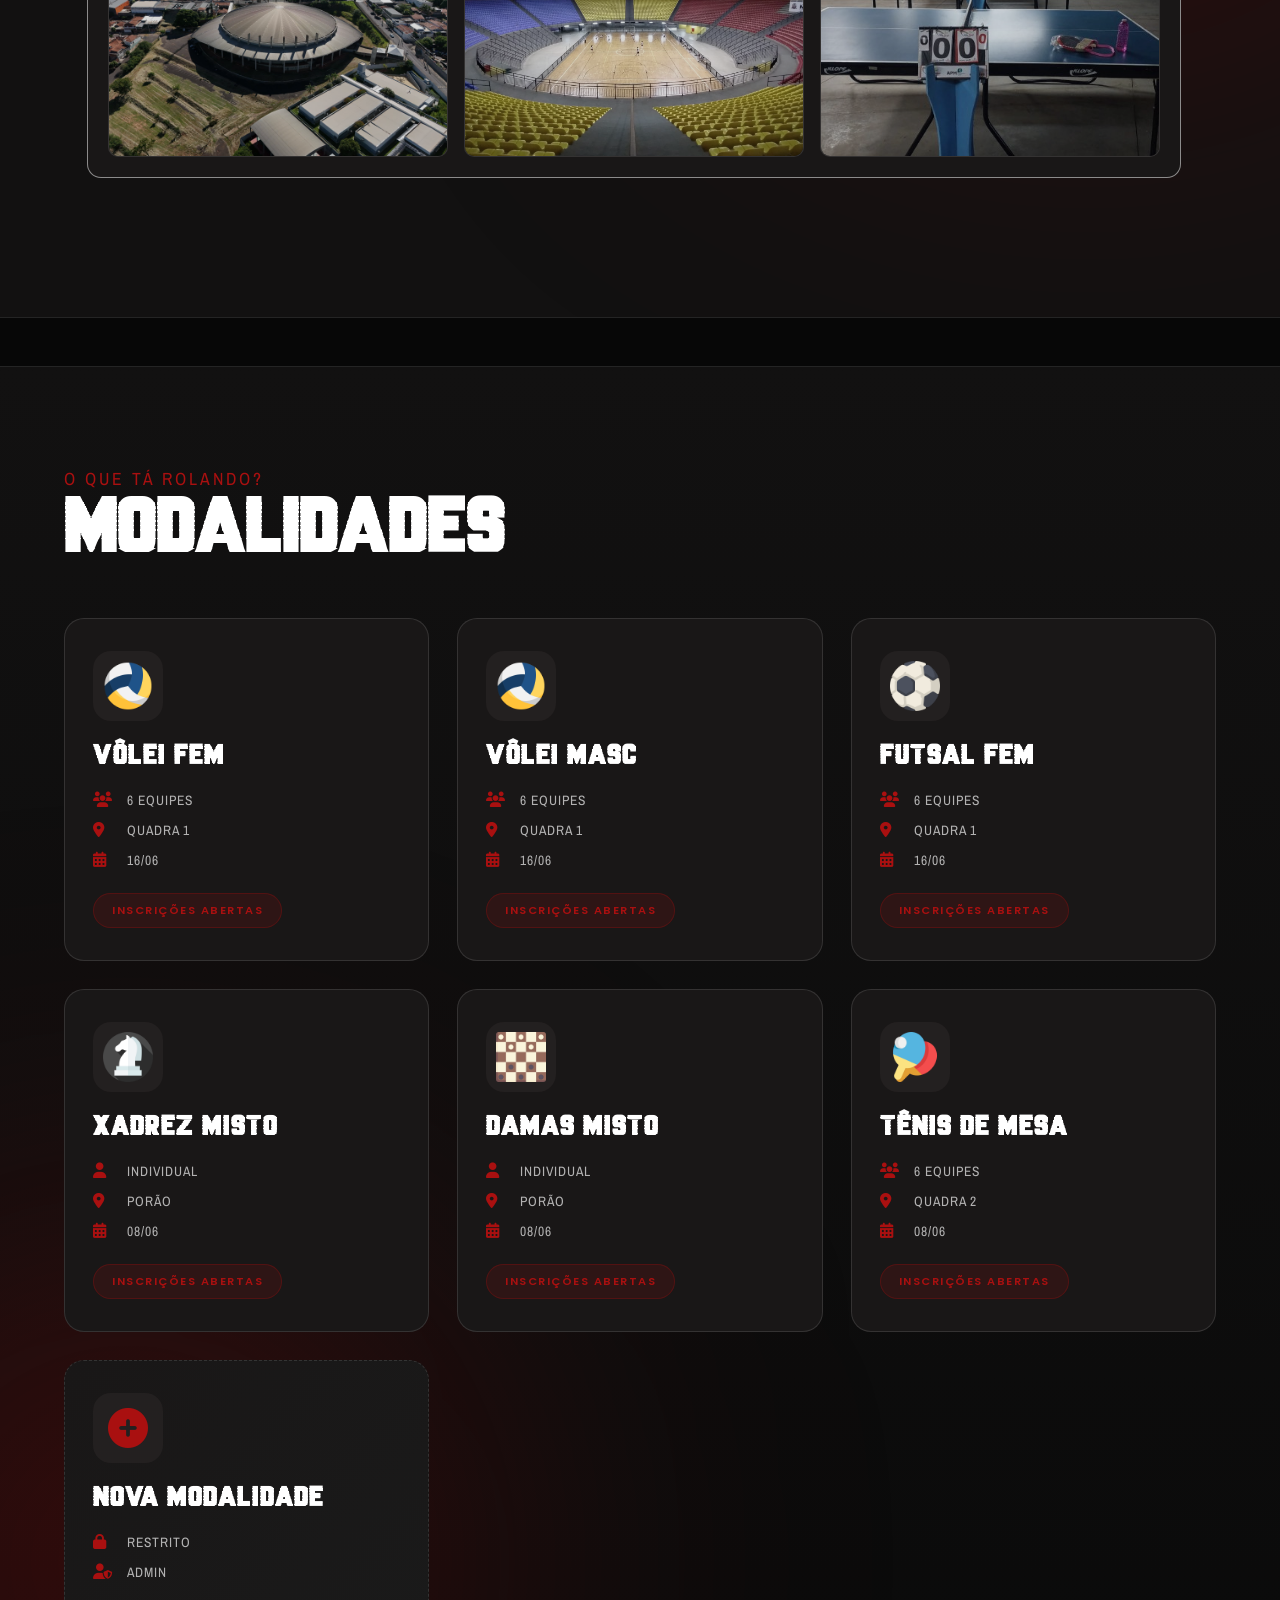
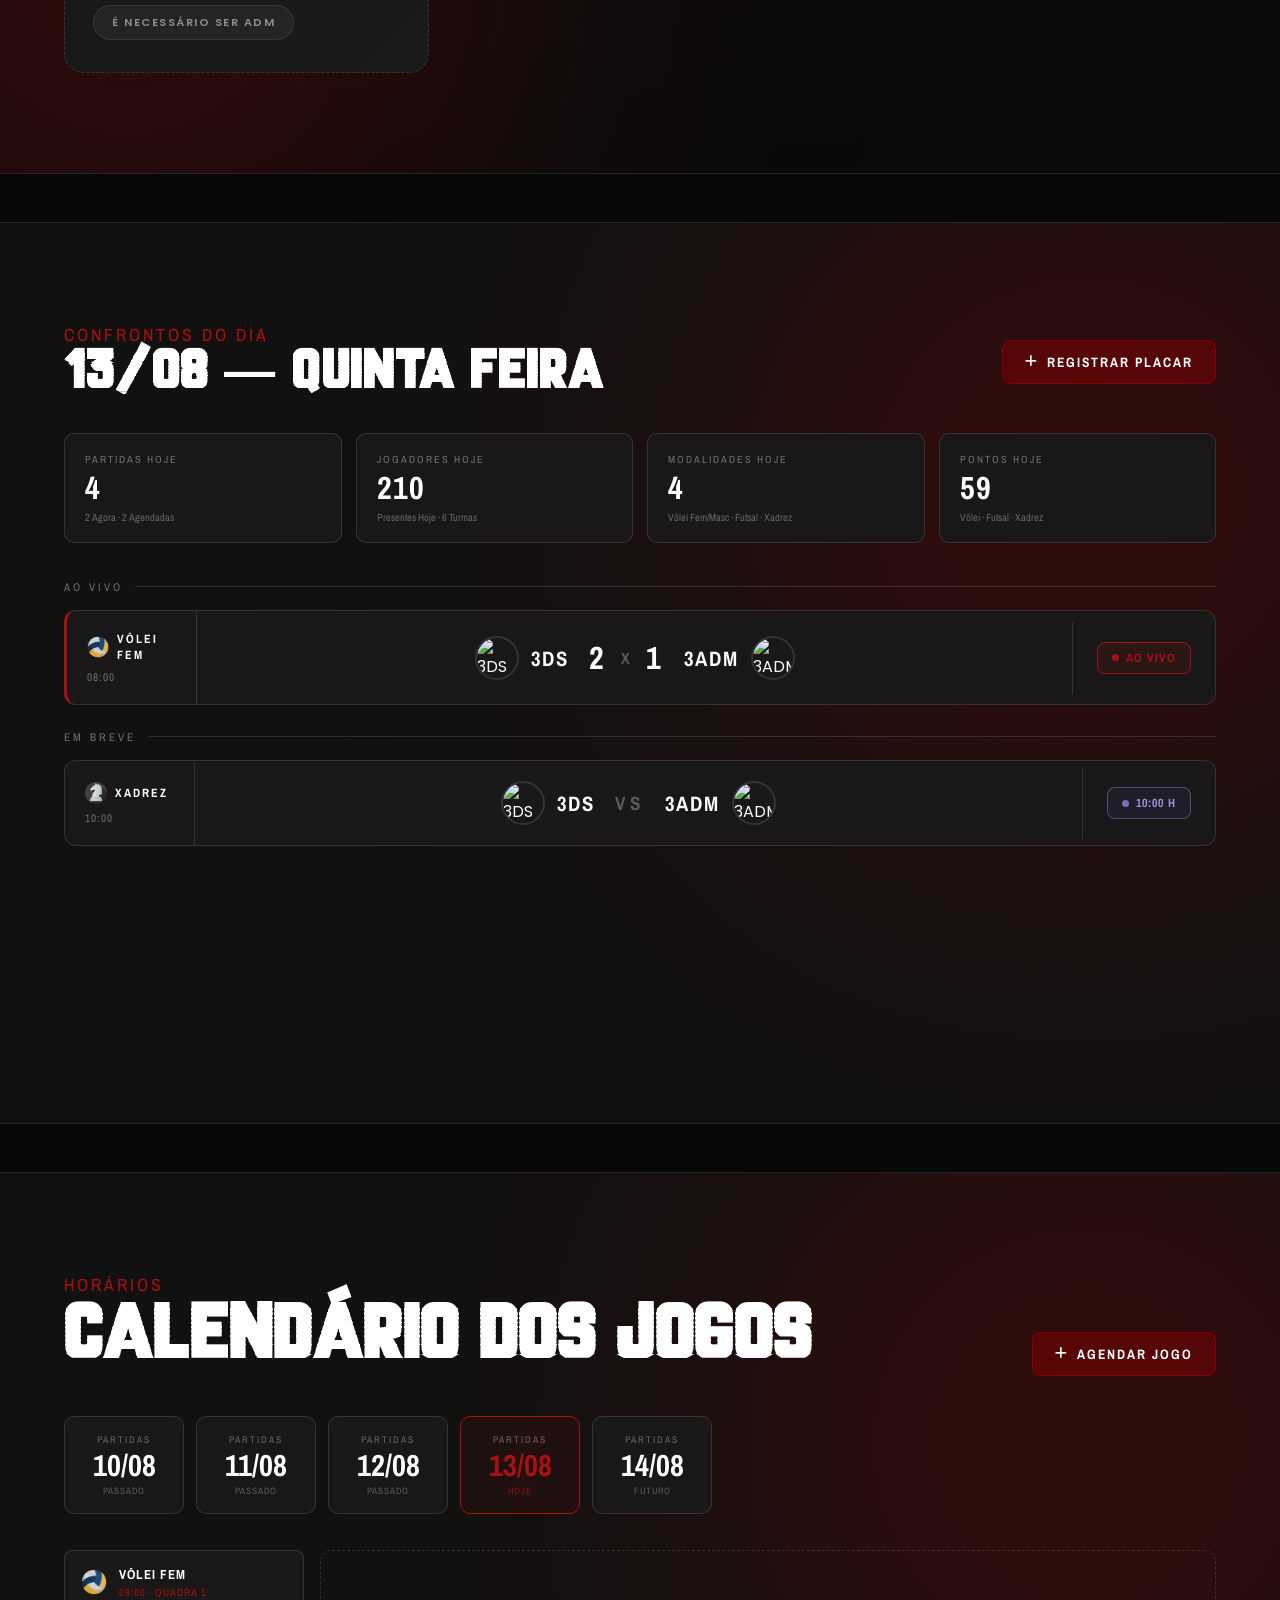
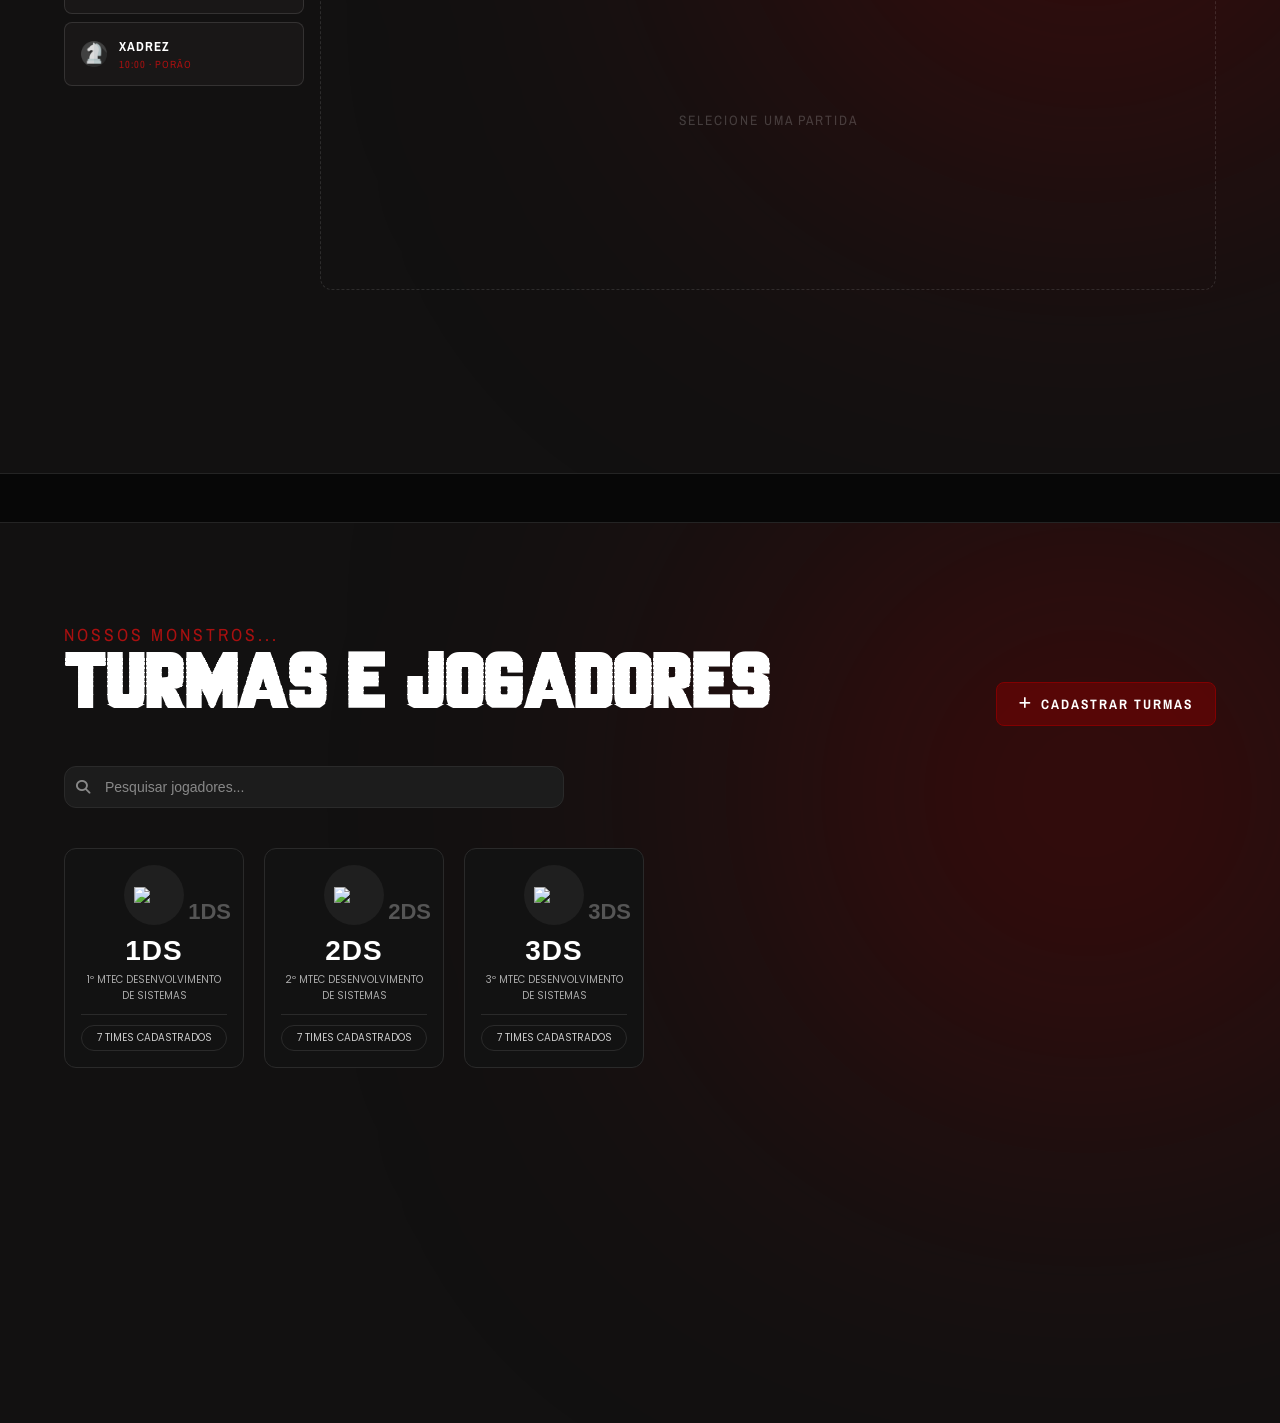
==== commit 4d80ba20: "Cards Add Section turmas, add cards" ====
--- a/ProjetoInterclasse/screens/index.html
+++ b/ProjetoInterclasse/screens/index.html
@@ -599,5 +599,67 @@
         });
     });
     </script>
+
+    <!-- ==================== Turmas ==================== -->
+
+    <section class="turmas-section" id="turmas">
+        <div class="sobre-texture"></div>
+        <div class="sobre-blob"></div>
+ 
+        <div class="turmas-header">
+            <div class="section-header" style="margin-bottom:0;">
+                <div class="section-eyebrow">NOSSOS MONSTROS...</div>
+                <h2 class="section-title">TURMAS E JOGADORES</h2>
+            </div>
+            <a href="#" class="btn-agendar"><i class="fas fa-plus"></i> Cadastrar Turmas</a>
+        </div>
+ 
+     <!-- Barra de pesquisa-->
+        <div class="turmas-search" aria-label="Pesquisar jogadores">
+            <input id="turmasSearch" type="search" placeholder="Pesquisar jogadores..." />
+            <button type="button" aria-label="Pesquisar"><i class="fas fa-search" aria-hidden="true"></i></button>
+        </div>
+
+<!-- Cards de turmas -->
+
+        <div class="cards">
+            <div class="card">
+                <div class="level">1DS</div>
+                <div class="icon">
+                    <img src="dragon.png" width="40">
+                </div>
+                <h2>1DS</h2>
+                <div class="subtitle">1º MTEC DESENVOLVIMENTO DE SISTEMAS</div>
+                <hr>
+                <div class="footer">7 TIMES CADASTRADOS</div>
+            </div>
+
+            <div class="card">
+                <div class="level">2DS</div>
+                <div class="icon">
+                    <img src="dragon.png" width="40">
+                </div>
+                <h2>2DS</h2>
+                <div class="subtitle">2º MTEC DESENVOLVIMENTO DE SISTEMAS</div>
+                <hr>
+                <div class="footer">7 TIMES CADASTRADOS</div>
+            </div>
+
+            <div class="card">
+                <div class="level">3DS</div>
+                <div class="icon">
+                    <img src="dragon.png" width="40">
+                </div>
+                <h2>3DS</h2>
+                <div class="subtitle">3º MTEC DESENVOLVIMENTO DE SISTEMAS</div>
+                <hr>
+                <div class="footer">7 TIMES CADASTRADOS</div>
+            </div>
+        </div>
+
+        
+
+       
+    </section>
 </body>
 </html>
--- a/ProjetoInterclasse/screens/css/style.css
+++ b/ProjetoInterclasse/screens/css/style.css
@@ -1586,4 +1586,150 @@
             .conf-placar {
                 order: 2;
             }
-        }+        }
+
+                /* ============================================
+           TURMAS
+           ============================================ */
+
+        .turmas-section {
+            position: relative;
+            min-height: 100vh;
+            padding: 100px 64px 80px;
+            overflow: hidden;
+        }
+ 
+        .turmas-section .sobre-texture { opacity: 0.06; }
+ 
+        .turmas-header {
+            display: flex;
+            align-items: flex-end;
+            justify-content: space-between;
+            margin-bottom: 40px;
+            position: relative;
+            z-index: 2;
+        }
+ 
+        /* ---- barra de pesquisa ---- */
+
+                .turmas-search {
+            position: relative;
+            width: 100%;
+            max-width: 500px;
+        }
+
+        .turmas-search input {
+            width: 100%;
+            padding: 12px 45px 12px 40px;
+            border-radius: 12px;
+            border: 1px solid #2a2a2a;
+            background-color: #1c1c1c;
+            color: #fff;
+            font-size: 14px;
+            outline: none;
+        }
+
+        .turmas-search input::placeholder {
+            color: #888;
+        }
+
+        .turmas-search input:focus {
+            border-color: var(--color-red-button);
+            box-shadow:
+            0 6px 24px rgba(169,16,16,0.08),   
+            inset 0 0 8px rgba(169,16,16,0.03); 
+            transform: translateY(-2px);
+        }
+
+        .turmas-search button {
+            position: absolute;
+            top: 50%;
+            left: 12px;
+            transform: translateY(-50%);
+            background: none;
+            border: none;
+            color: #888;
+            cursor: pointer;
+            font-size: 14px;
+            padding: 0;
+        }
+
+/* ---- cards de turmas ---- */
+
+.cards {
+    display: flex;
+    gap: 20px;
+}
+
+.card {
+    width: 180px;
+    padding: 16px;
+    margin-top: 40px;
+    border-radius: 12px;
+    background: #121212;
+    border: 1px solid #2a2a2a;
+    color: #fff;
+    position: relative;
+    overflow: hidden;
+    transition: transform 0.2s ease, box-shadow 0.2s ease;
+    text-align: center;
+}
+
+.card:hover {
+    transform: translateY(-4px);
+    box-shadow: 0 8px 20px rgba(0,0,0,0.4);
+}
+
+/* topo com ícone */
+.card .icon {
+    width: 60px;
+    height: 60px;
+    border-radius: 50%;
+    background: #1f1f1f;
+    display: flex;
+    align-items: center;
+    justify-content: center;
+    margin: 0 auto 10px;
+}
+
+/* número no canto */
+.card .level {
+    position: absolute;
+    top: 50px;
+    right: 12px;
+    font-size: 22px;
+    color: #555;
+    font-weight: bold;
+}
+
+/* título principal */
+.card h2 {
+    font-size: 28px;
+    margin: 5px 0;
+    letter-spacing: 1px;
+}
+
+/* subtítulo */
+.card .subtitle {
+    font-size: 10px;
+    color: #aaa;
+    text-transform: uppercase;
+    margin-bottom: 10px;
+}
+
+/* linha */
+.card hr {
+    border: none;
+    border-top: 1px solid #2a2a2a;
+    margin: 10px 0;
+}
+
+/* rodapé */
+.card .footer {
+    font-size: 10px;
+    color: #ccc;
+    text-align: center;
+    border: 1px solid #2a2a2a;
+    border-radius: 20px;
+    padding: 4px;
+}
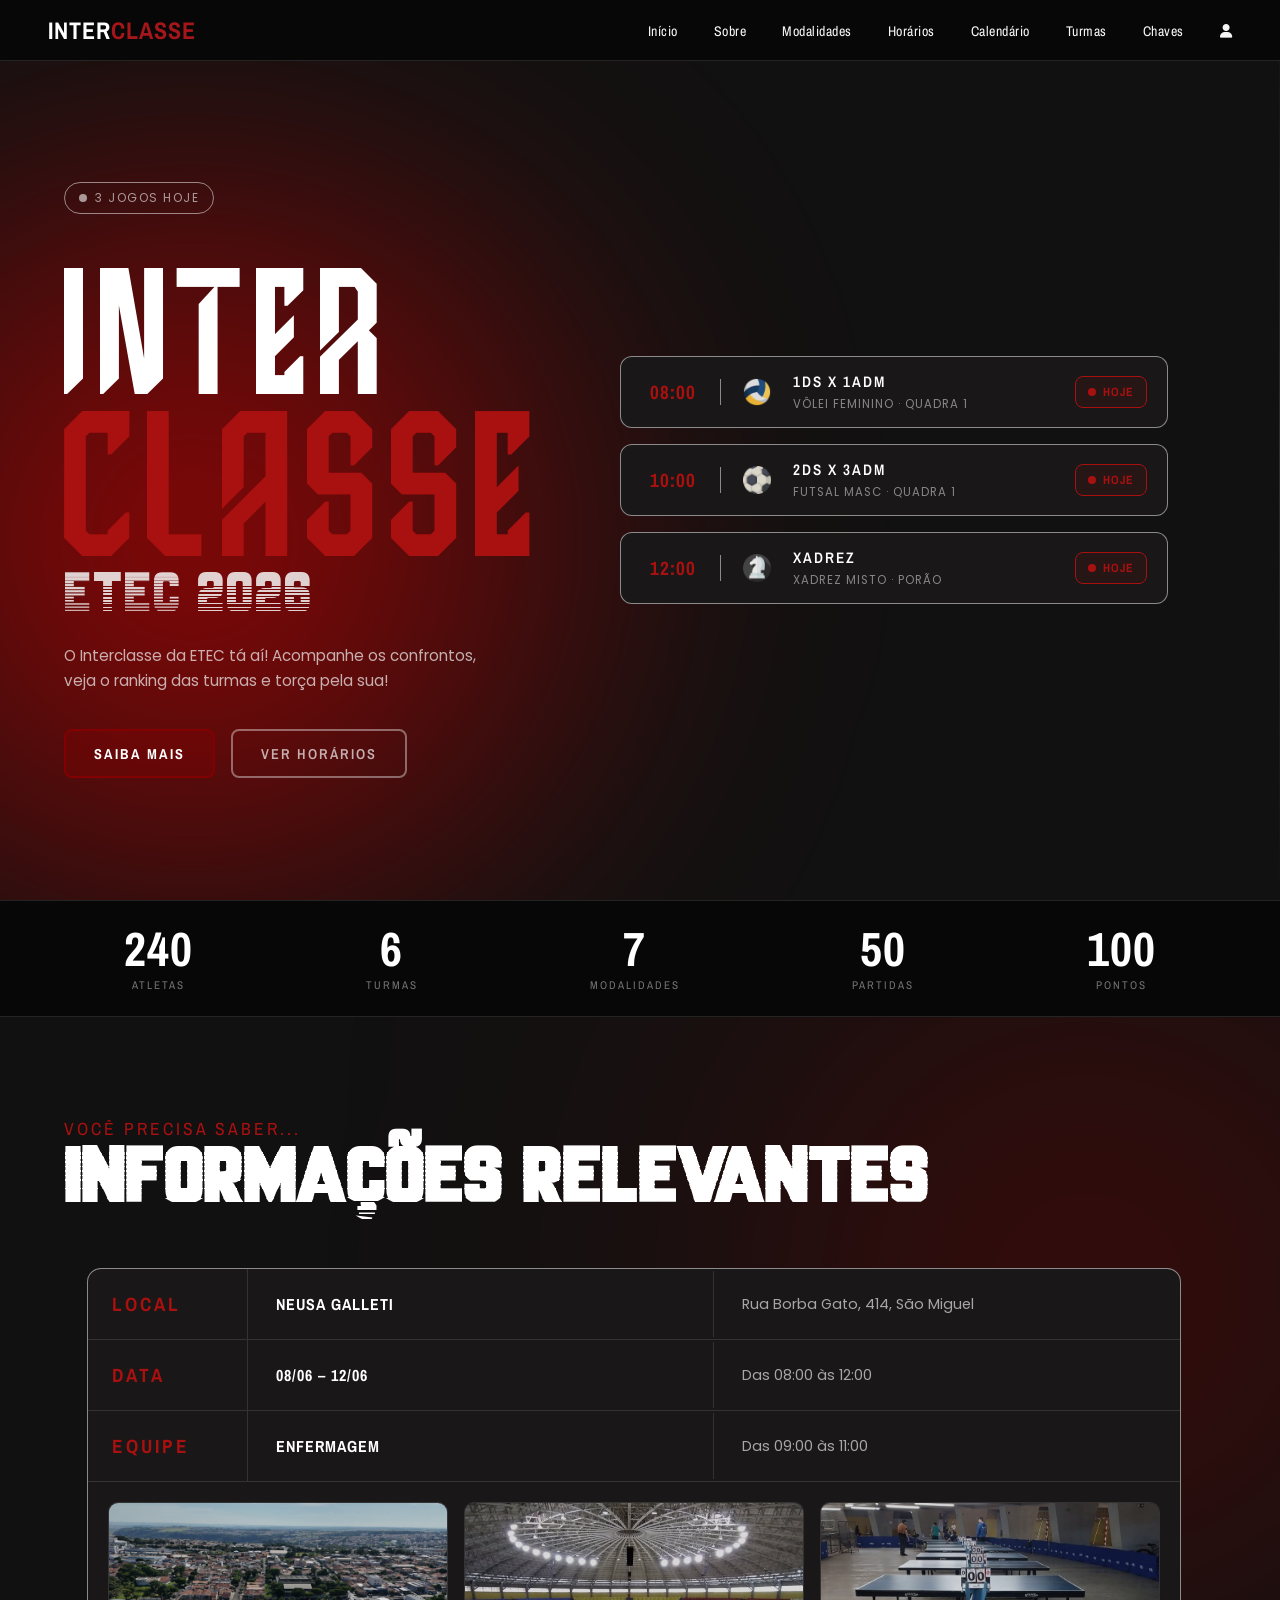
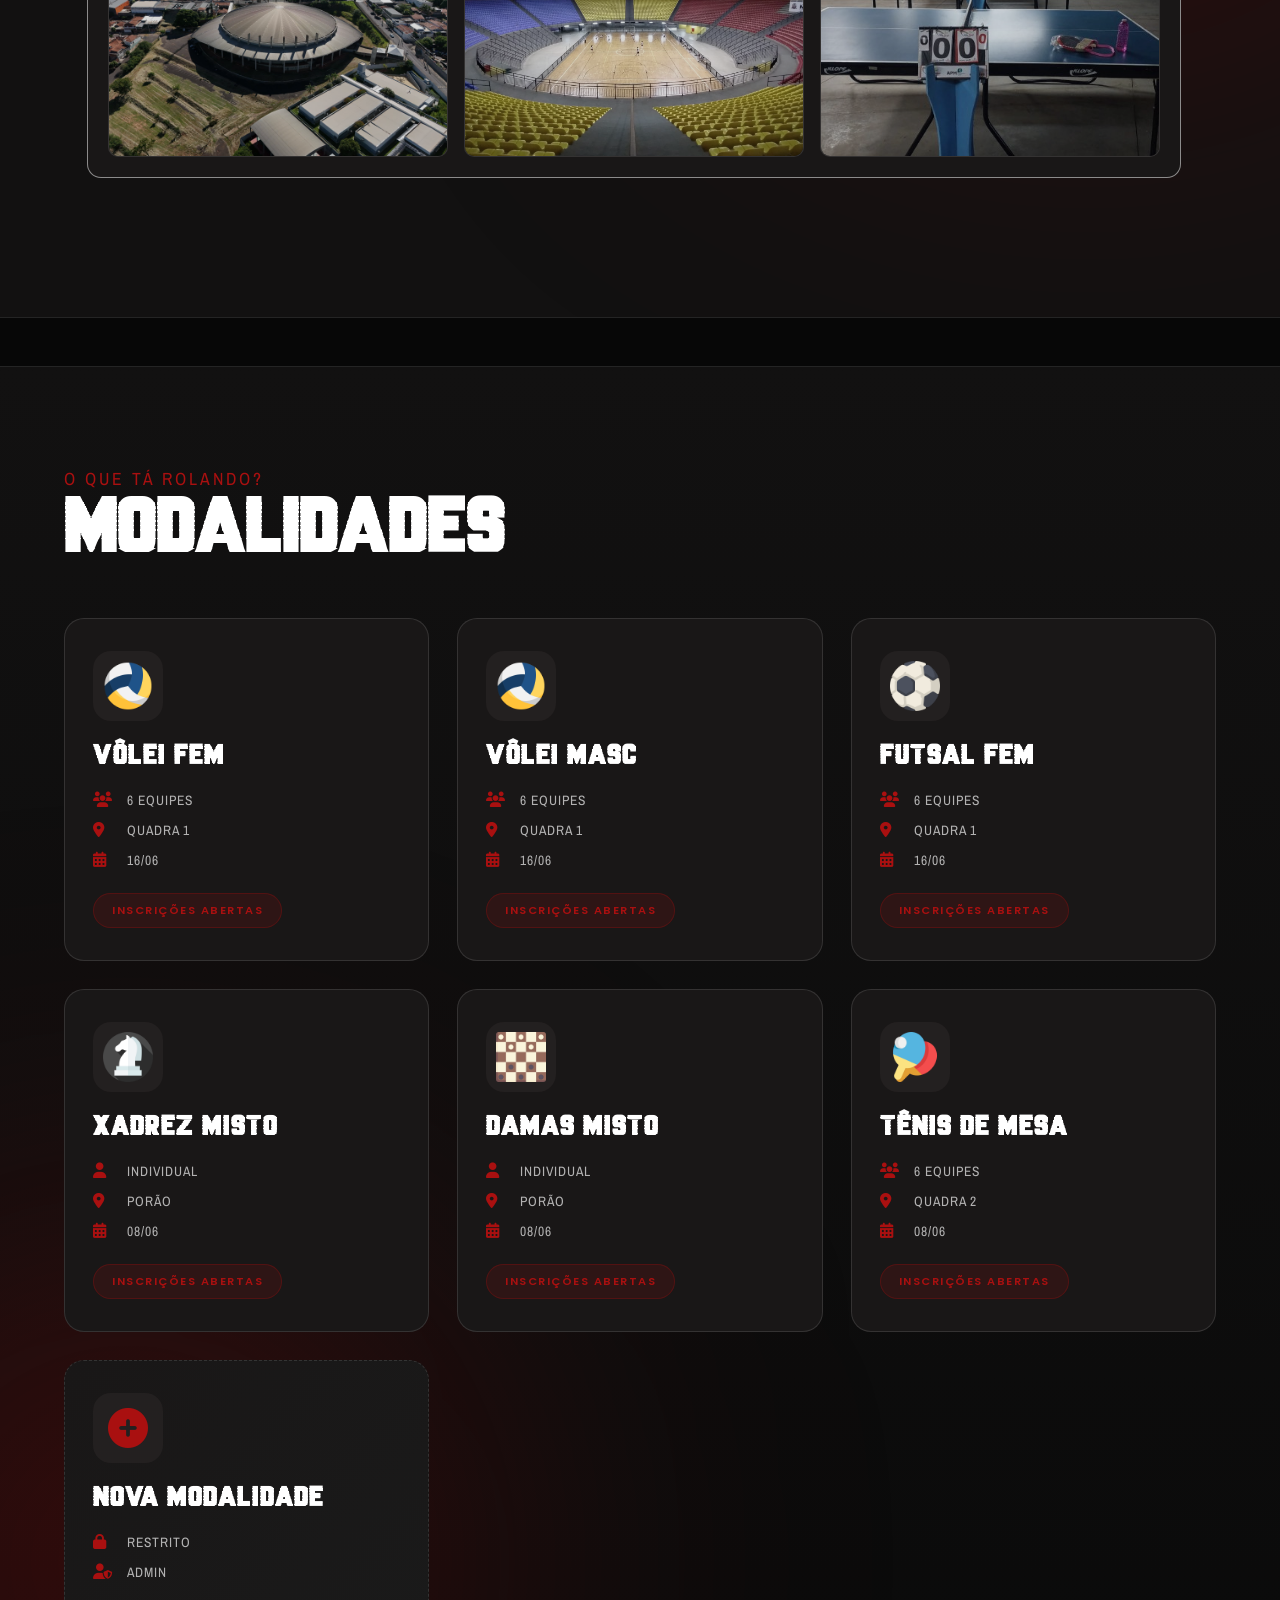
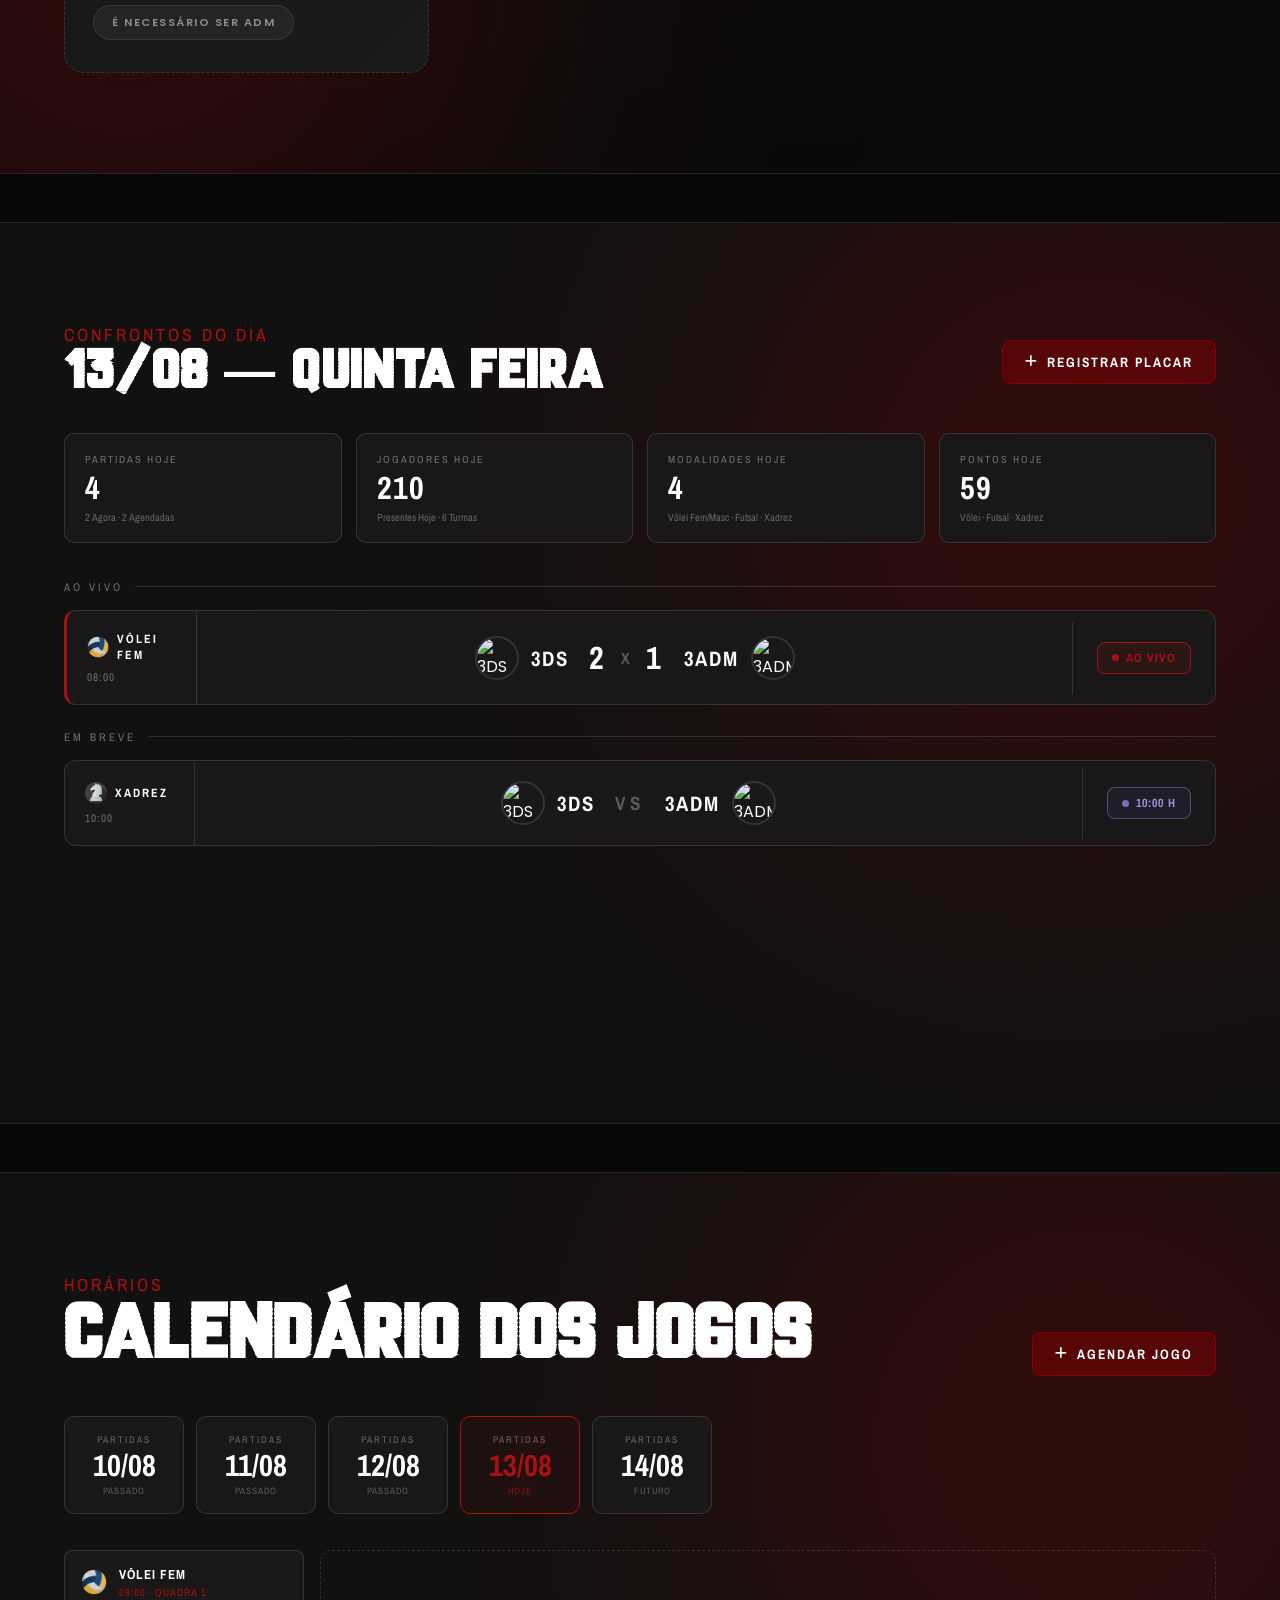
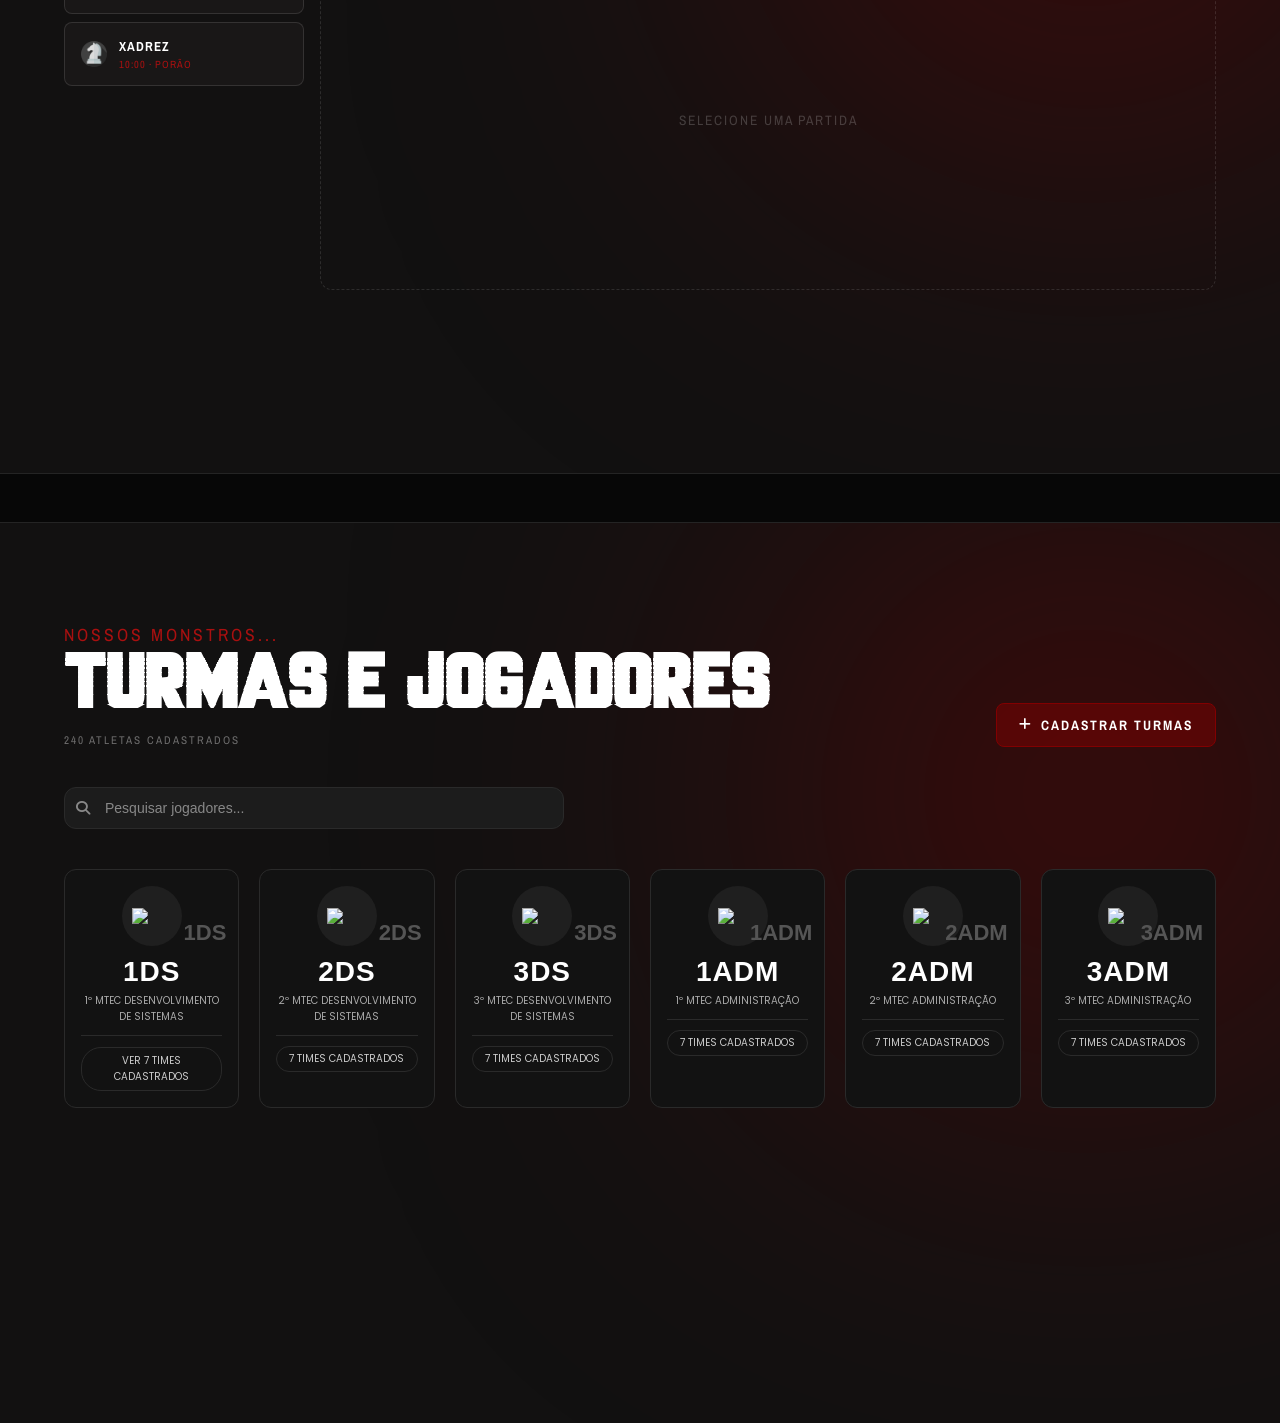
==== commit 93178c1e: "add page" ====
--- a/ProjetoInterclasse/screens/index.html
+++ b/ProjetoInterclasse/screens/index.html
@@ -356,6 +356,100 @@
             <div class="modal-footer">Cadastro? Fale com a Coordenação.</div>
         </div>
     </div>
+
+       <!-- ==================== Turmas ==================== -->
+
+    <section class="turmas-section" id="turmas">
+        <div class="sobre-texture"></div>
+        <div class="sobre-blob"></div>
+ 
+        <div class="turmas-header">
+            <div class="section-header" style="margin-bottom:0;">
+                <div class="section-eyebrow">NOSSOS MONSTROS...</div>
+                <h2 class="section-title">TURMAS E JOGADORES</h2>
+                <p class="section-subtitle">240 atletas cadastrados</p>
+            </div>
+            <a href="#" class="btn-agendar"><i class="fas fa-plus"></i> Cadastrar Turmas</a>
+        </div>
+ 
+        <!-- Barra de pesquisa-->
+        <div class="turmas-search" aria-label="Pesquisar jogadores">
+            <input id="turmasSearch" type="search" placeholder="Pesquisar jogadores..." />
+            <button type="button" aria-label="Pesquisar"><i class="fas fa-search" aria-hidden="true"></i></button>
+        </div>
+
+        <!-- Cards de turmas -->
+
+        <div class="cards">
+            <div class="card">
+                <div class="level">1DS</div>
+                <div class="icon">
+                    <img src="dragon.png" width="40">
+                </div>
+                <h2>1DS</h2>
+                <div class="subtitle">1º MTEC DESENVOLVIMENTO DE SISTEMAS</div>
+                <hr>
+                <a href="turmas/1ds.html">VER 7 TIMES CADASTRADOS</a>
+            </div> 
+
+            <div class="card">
+                <div class="level">2DS</div>
+                <div class="icon">
+                    <img src="dragon.png" width="40">
+                </div>
+                <h2>2DS</h2>
+                <div class="subtitle">2º MTEC DESENVOLVIMENTO DE SISTEMAS</div>
+                <hr>
+                <div class="footer">7 TIMES CADASTRADOS</div>
+            </div>
+
+            <div class="card">
+                <div class="level">3DS</div>
+                <div class="icon">
+                    <img src="dragon.png" width="40">
+                </div>
+                <h2>3DS</h2>
+                <div class="subtitle">3º MTEC DESENVOLVIMENTO DE SISTEMAS</div>
+                <hr>
+                <div class="footer">7 TIMES CADASTRADOS</div>
+            </div>
+
+            <div class="card">
+                <div class="level">1ADM</div>
+                <div class="icon">
+                    <img src="dragon.png" width="40">
+                </div>
+                <h2>1ADM</h2>
+                <div class="subtitle">1º MTEC ADMINISTRAÇÃO</div>
+                <hr>
+                <div class="footer">7 TIMES CADASTRADOS</div>
+            </div>
+
+            <div class="card">
+                <div class="level">2ADM</div>
+                <div class="icon">
+                    <img src="dragon.png" width="40">
+                </div>
+                <h2>2ADM</h2>
+                <div class="subtitle">2º MTEC ADMINISTRAÇÃO</div>
+                <hr>
+                <div class="footer">7 TIMES CADASTRADOS</div>
+            </div>
+
+            <div class="card">
+                <div class="level">3ADM</div>
+                <div class="icon">
+                    <img src="dragon.png" width="40">
+                </div>
+                <h2>3ADM</h2>
+                <div class="subtitle">3º MTEC ADMINISTRAÇÃO</div>
+                <hr>
+                <div class="footer">7 TIMES CADASTRADOS</div>
+            </div>
+        </div>
+
+
+    </section>
  
     <script>
     // ============================================================
@@ -600,66 +694,6 @@
     });
     </script>
 
-    <!-- ==================== Turmas ==================== -->
-
-    <section class="turmas-section" id="turmas">
-        <div class="sobre-texture"></div>
-        <div class="sobre-blob"></div>
- 
-        <div class="turmas-header">
-            <div class="section-header" style="margin-bottom:0;">
-                <div class="section-eyebrow">NOSSOS MONSTROS...</div>
-                <h2 class="section-title">TURMAS E JOGADORES</h2>
-            </div>
-            <a href="#" class="btn-agendar"><i class="fas fa-plus"></i> Cadastrar Turmas</a>
-        </div>
- 
-     <!-- Barra de pesquisa-->
-        <div class="turmas-search" aria-label="Pesquisar jogadores">
-            <input id="turmasSearch" type="search" placeholder="Pesquisar jogadores..." />
-            <button type="button" aria-label="Pesquisar"><i class="fas fa-search" aria-hidden="true"></i></button>
-        </div>
-
-<!-- Cards de turmas -->
-
-        <div class="cards">
-            <div class="card">
-                <div class="level">1DS</div>
-                <div class="icon">
-                    <img src="dragon.png" width="40">
-                </div>
-                <h2>1DS</h2>
-                <div class="subtitle">1º MTEC DESENVOLVIMENTO DE SISTEMAS</div>
-                <hr>
-                <div class="footer">7 TIMES CADASTRADOS</div>
-            </div>
-
-            <div class="card">
-                <div class="level">2DS</div>
-                <div class="icon">
-                    <img src="dragon.png" width="40">
-                </div>
-                <h2>2DS</h2>
-                <div class="subtitle">2º MTEC DESENVOLVIMENTO DE SISTEMAS</div>
-                <hr>
-                <div class="footer">7 TIMES CADASTRADOS</div>
-            </div>
-
-            <div class="card">
-                <div class="level">3DS</div>
-                <div class="icon">
-                    <img src="dragon.png" width="40">
-                </div>
-                <h2>3DS</h2>
-                <div class="subtitle">3º MTEC DESENVOLVIMENTO DE SISTEMAS</div>
-                <hr>
-                <div class="footer">7 TIMES CADASTRADOS</div>
-            </div>
-        </div>
-
-        
-
-       
-    </section>
+ 
 </body>
 </html>
--- a/ProjetoInterclasse/screens/css/style.css
+++ b/ProjetoInterclasse/screens/css/style.css
@@ -1609,10 +1609,19 @@
             position: relative;
             z-index: 2;
         }
+
+        .section-subtitle {
+            font-size: 0.7rem;
+            color: rgba(245, 245, 245, 0.4);
+            letter-spacing: 2px;
+            text-transform: uppercase;
+            margin-top: 6px;
+            font-family: 'Archivo Narrow', sans-serif;
+        }
  
         /* ---- barra de pesquisa ---- */
 
-                .turmas-search {
+        .turmas-search {
             position: relative;
             width: 100%;
             max-width: 500px;
@@ -1662,6 +1671,7 @@
 }
 
 .card {
+    display: block; /* necessário para <a class="card"> */
     width: 180px;
     padding: 16px;
     margin-top: 40px;
@@ -1673,7 +1683,12 @@
     overflow: hidden;
     transition: transform 0.2s ease, box-shadow 0.2s ease;
     text-align: center;
-}
+    text-decoration: none; /* remove underline */
+    color: inherit; /* preserva cor do texto */
+}
+
+.card:focus,
+.card:active { outline: none; }
 
 .card:hover {
     transform: translateY(-4px);
@@ -1732,4 +1747,37 @@
     border: 1px solid #2a2a2a;
     border-radius: 20px;
     padding: 4px;
+}
+
+/* teste link */
+
+.card a {
+    font-size: 10px;
+    color: #ccc;
+    text-align: center;
+    border: 1px solid #2a2a2a;
+    border-radius: 20px;
+    padding: 5px;
+    display: inline-flex;
+    align-items: center;
+    justify-content: center;
+    text-decoration: none;
+}
+
+.card a:hover {
+    background: rgba(169,16,16,0.1);
+    border-color: var(--color-red-button);
+    color: var(--color-white);
+    transform: translateY(-2px);
+}
+
+/* teste pagina de turmas */
+
+.card .jogadores{
+    position: absolute;
+    top: 50px;
+    right: 12px;
+    font-size: 22px;
+    color: #555;
+    font-weight: bold;
 }
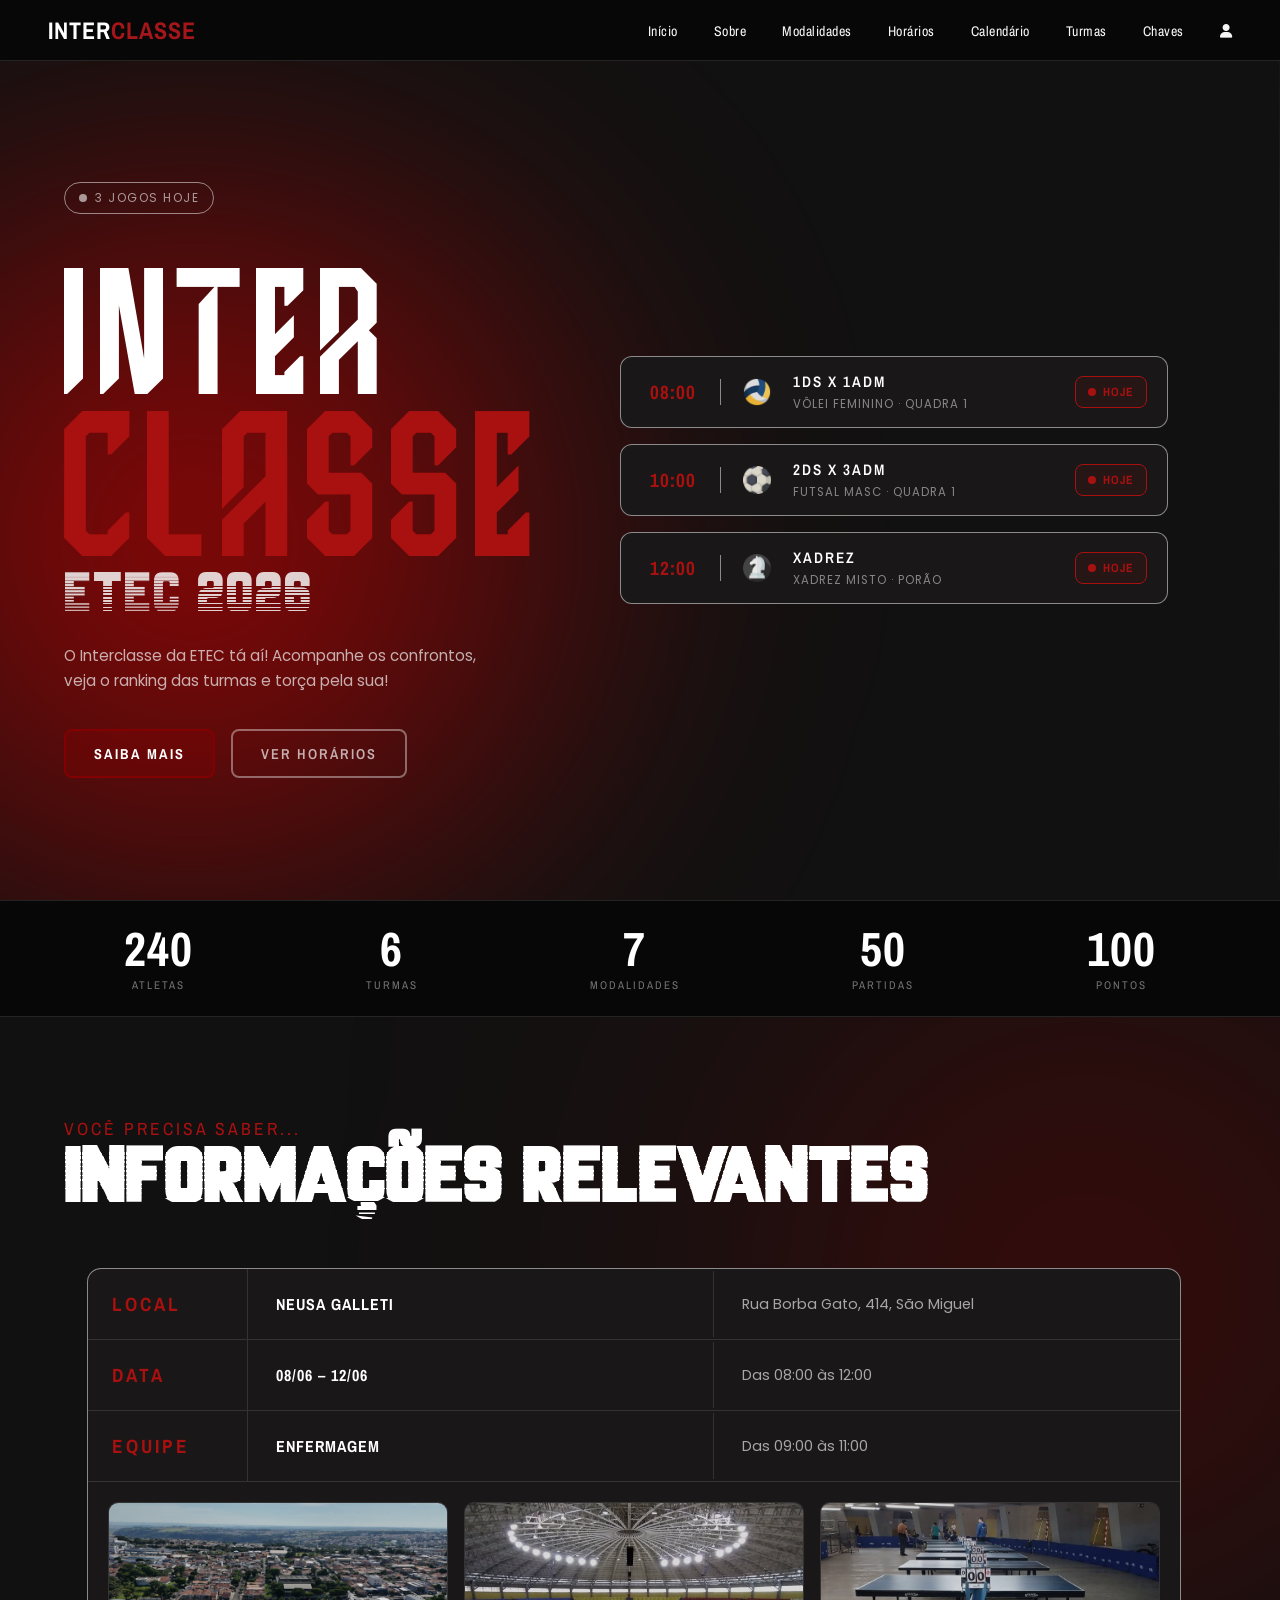
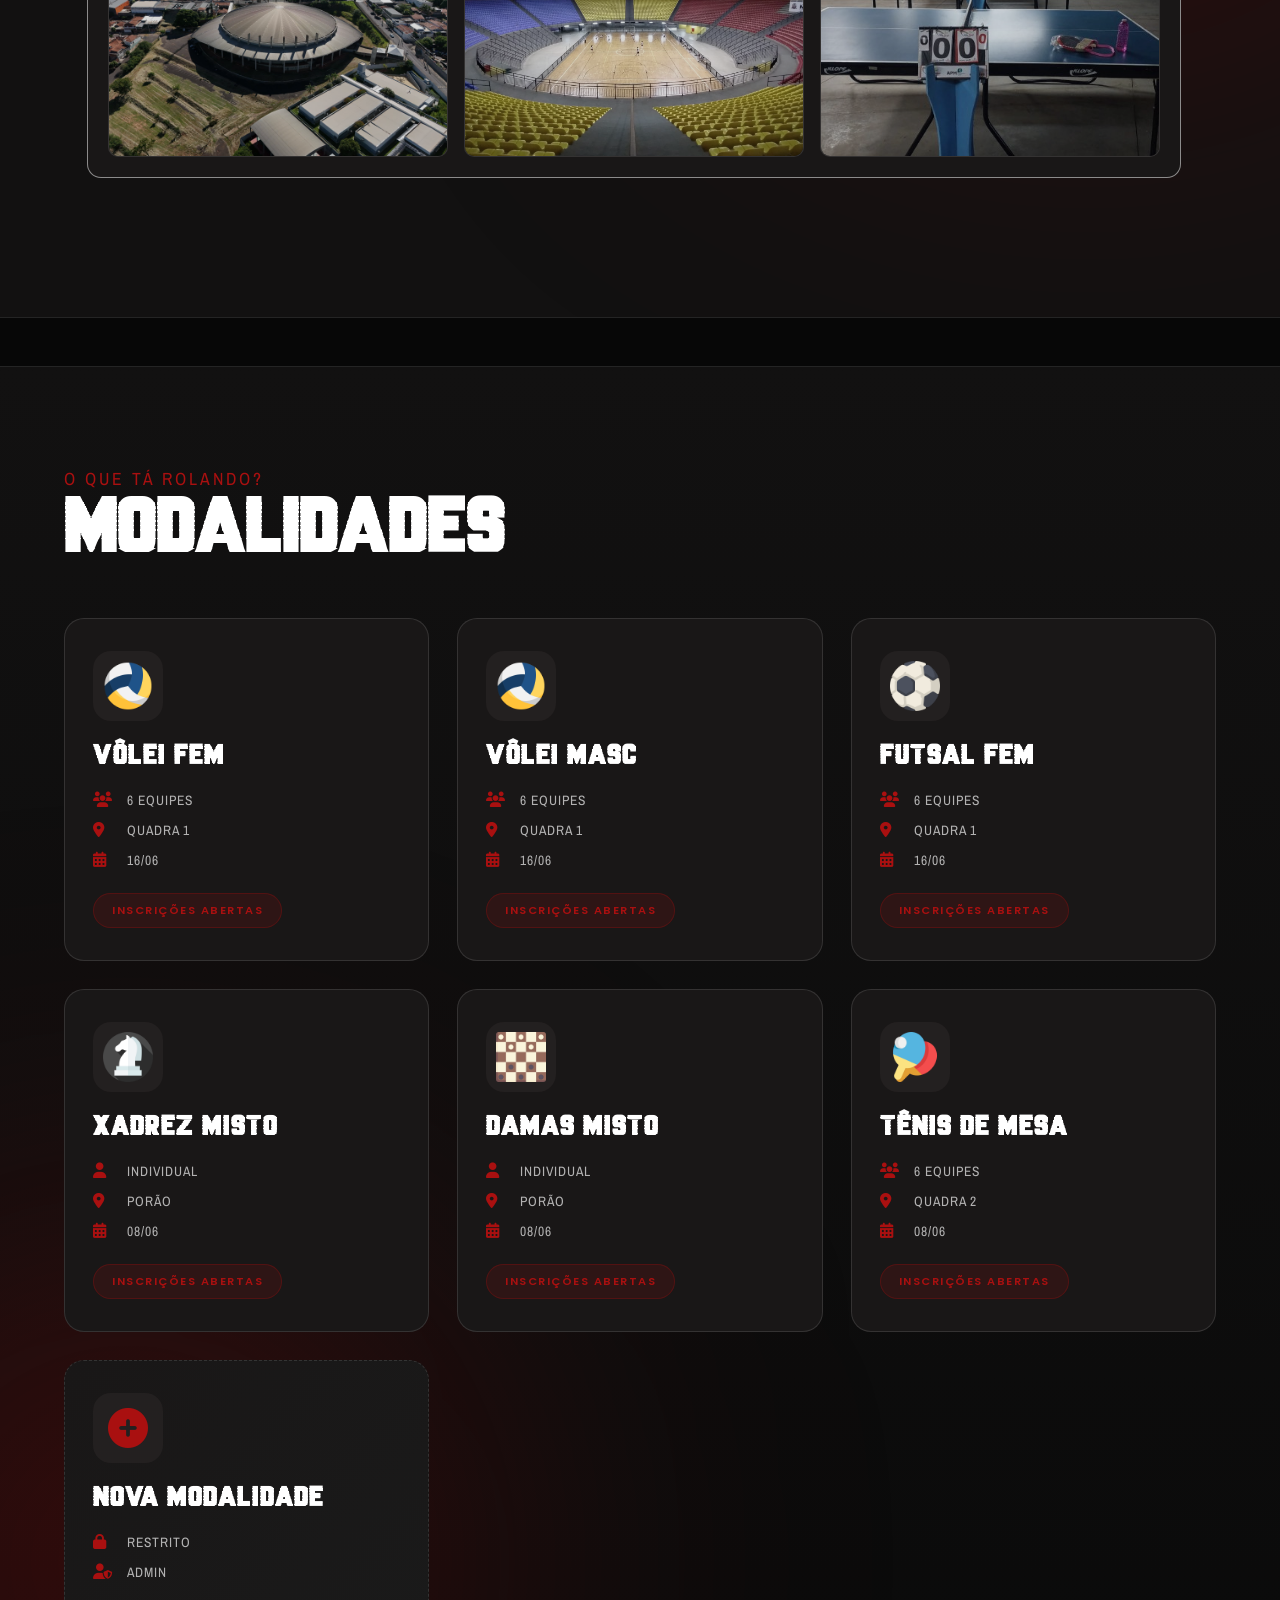
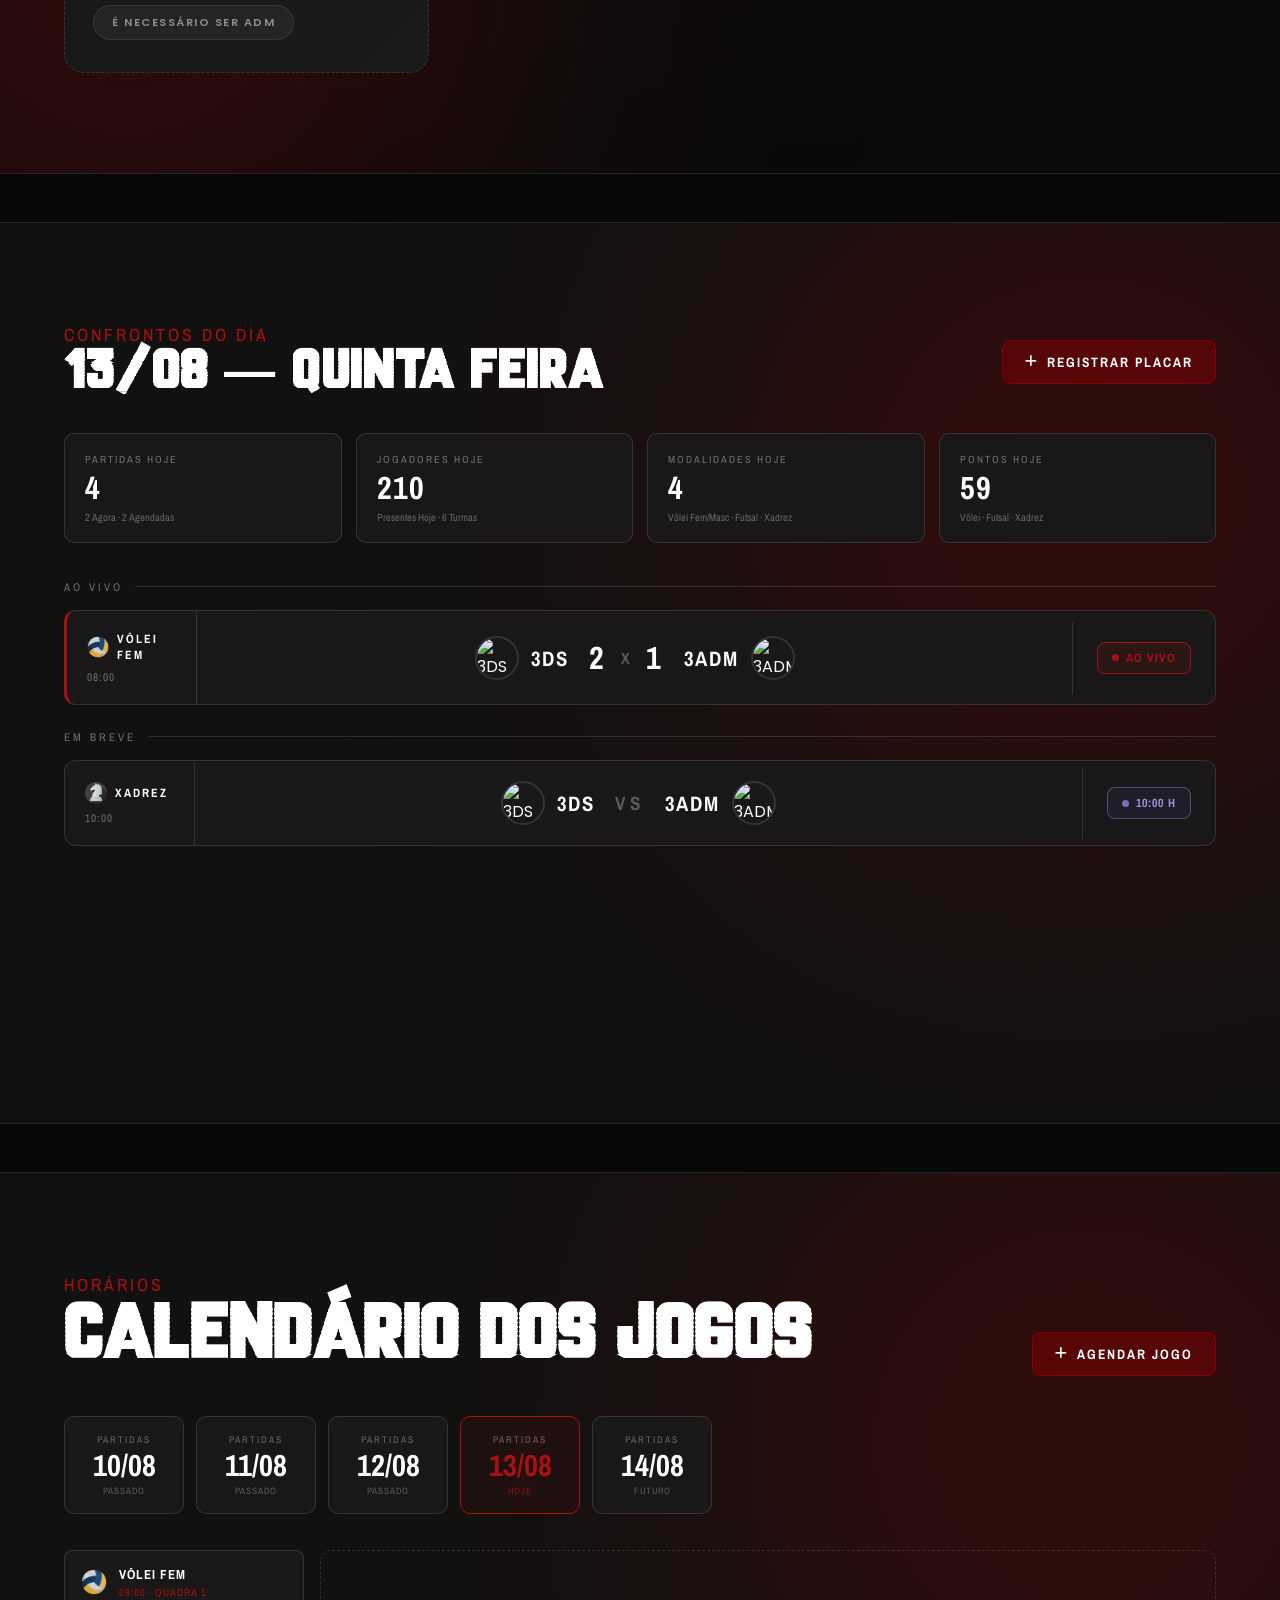
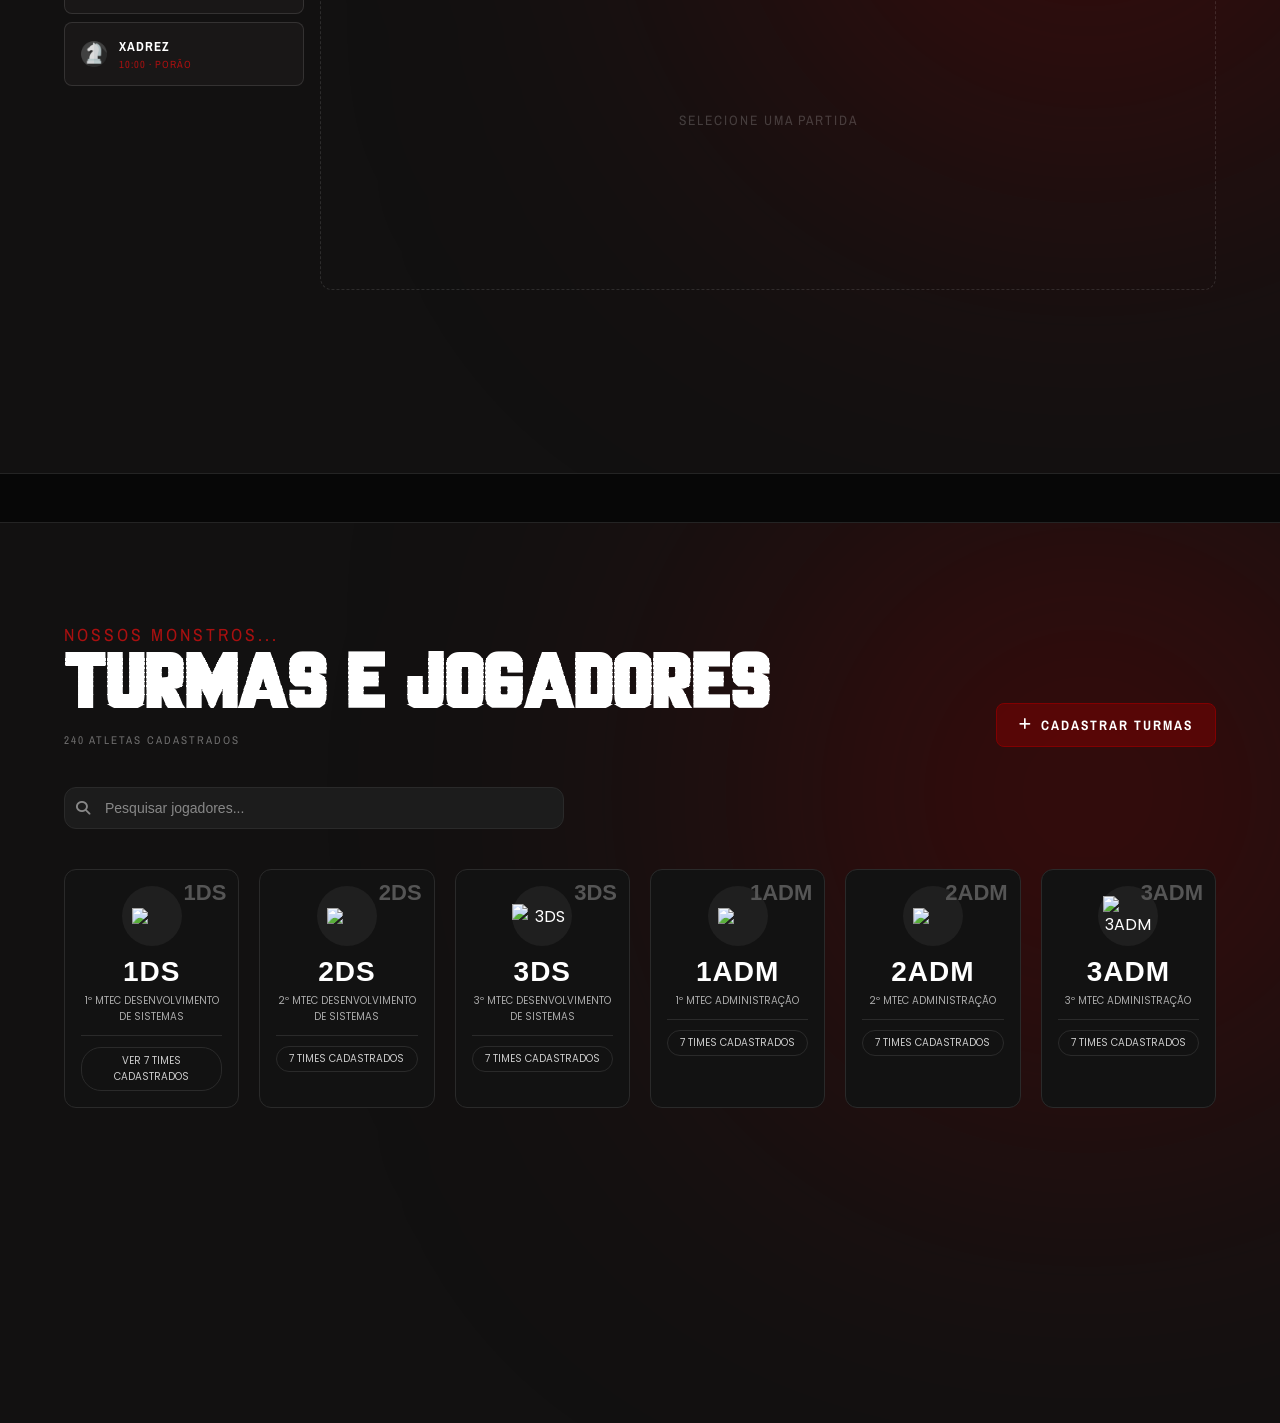
==== commit 7e315a33: "FIXERROR_and_ADDIMAGE" ====
--- a/ProjetoInterclasse/screens/index.html
+++ b/ProjetoInterclasse/screens/index.html
@@ -406,7 +406,7 @@
             <div class="card">
                 <div class="level">3DS</div>
                 <div class="icon">
-                    <img src="dragon.png" width="40">
+                    <img src="../imgs/times/3ds.png" width="60" alt="3DS">
                 </div>
                 <h2>3DS</h2>
                 <div class="subtitle">3º MTEC DESENVOLVIMENTO DE SISTEMAS</div>
@@ -439,7 +439,7 @@
             <div class="card">
                 <div class="level">3ADM</div>
                 <div class="icon">
-                    <img src="dragon.png" width="40">
+                    <img src="../imgs/times/3adm.png" width="50" alt="3ADM">
                 </div>
                 <h2>3ADM</h2>
                 <div class="subtitle">3º MTEC ADMINISTRAÇÃO</div>
--- a/ProjetoInterclasse/screens/css/style.css
+++ b/ProjetoInterclasse/screens/css/style.css
@@ -1710,7 +1710,7 @@
 /* número no canto */
 .card .level {
     position: absolute;
-    top: 50px;
+    top: 10px;
     right: 12px;
     font-size: 22px;
     color: #555;
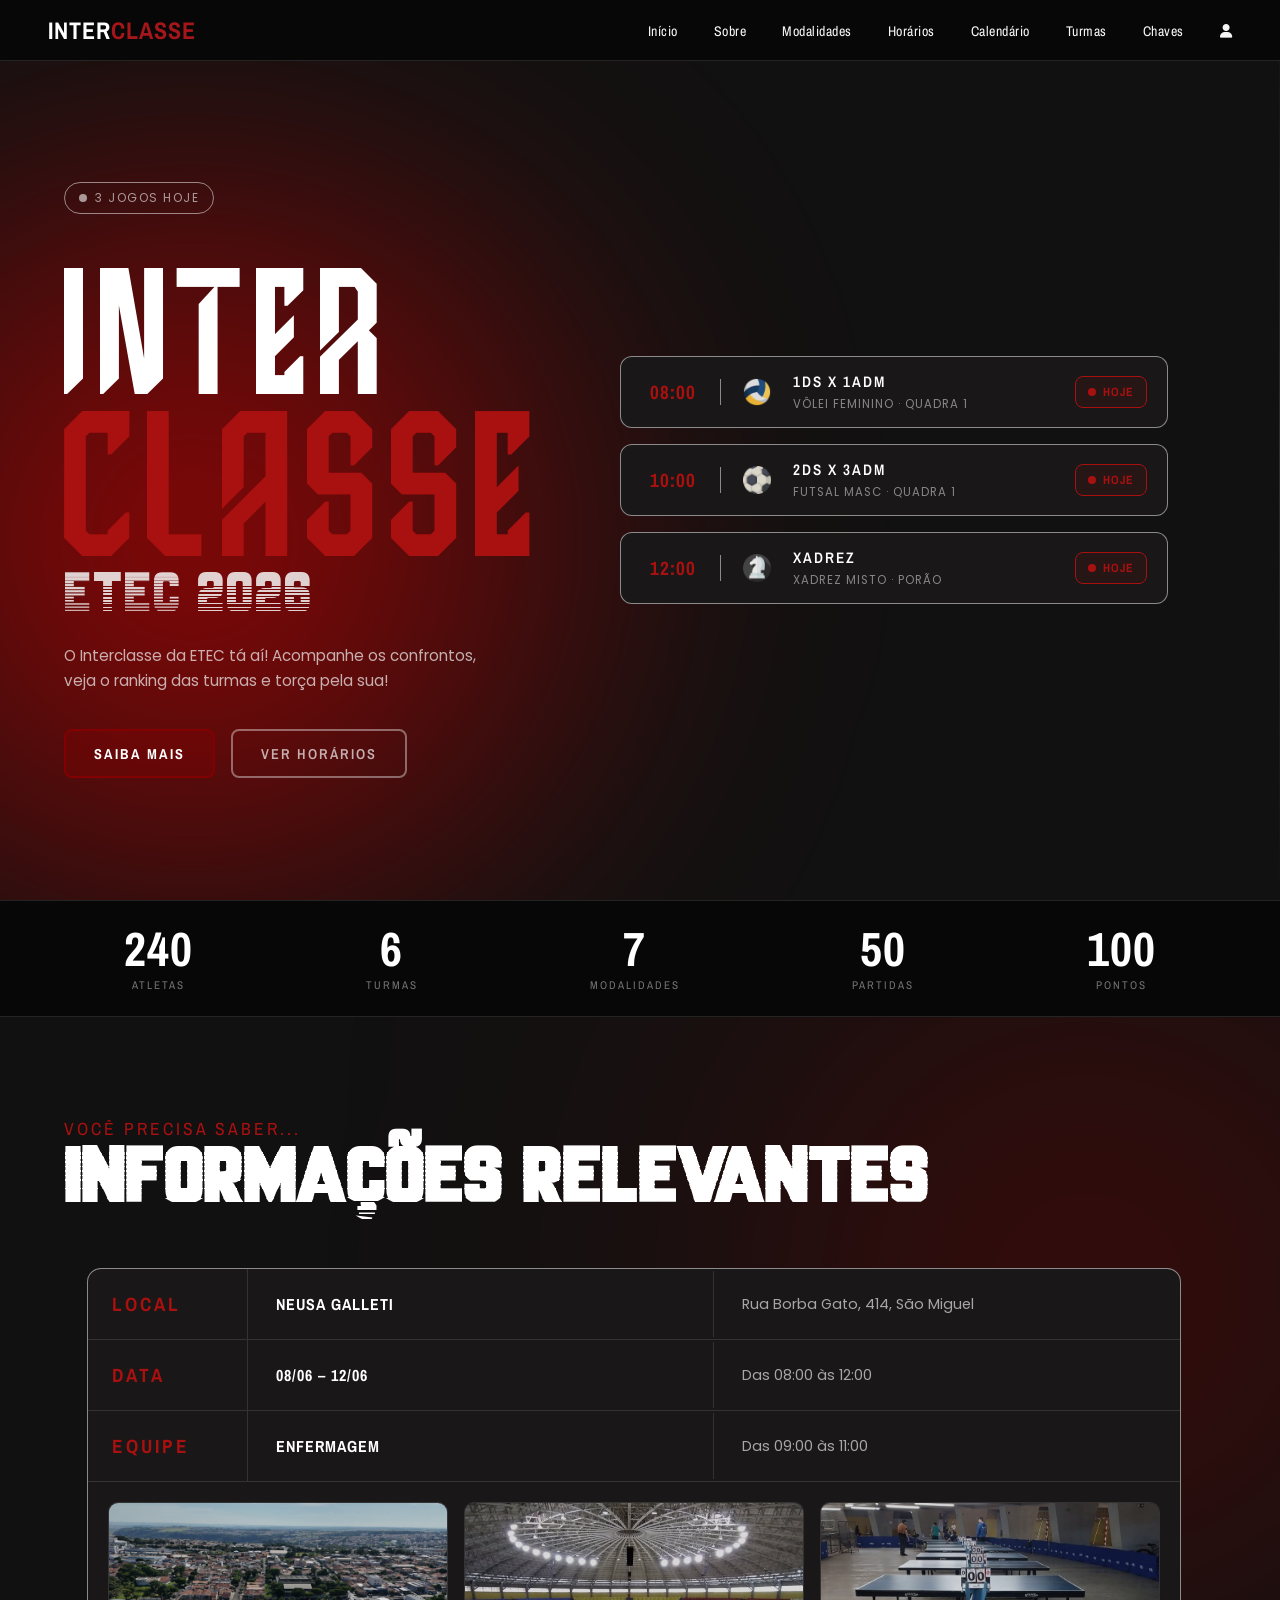
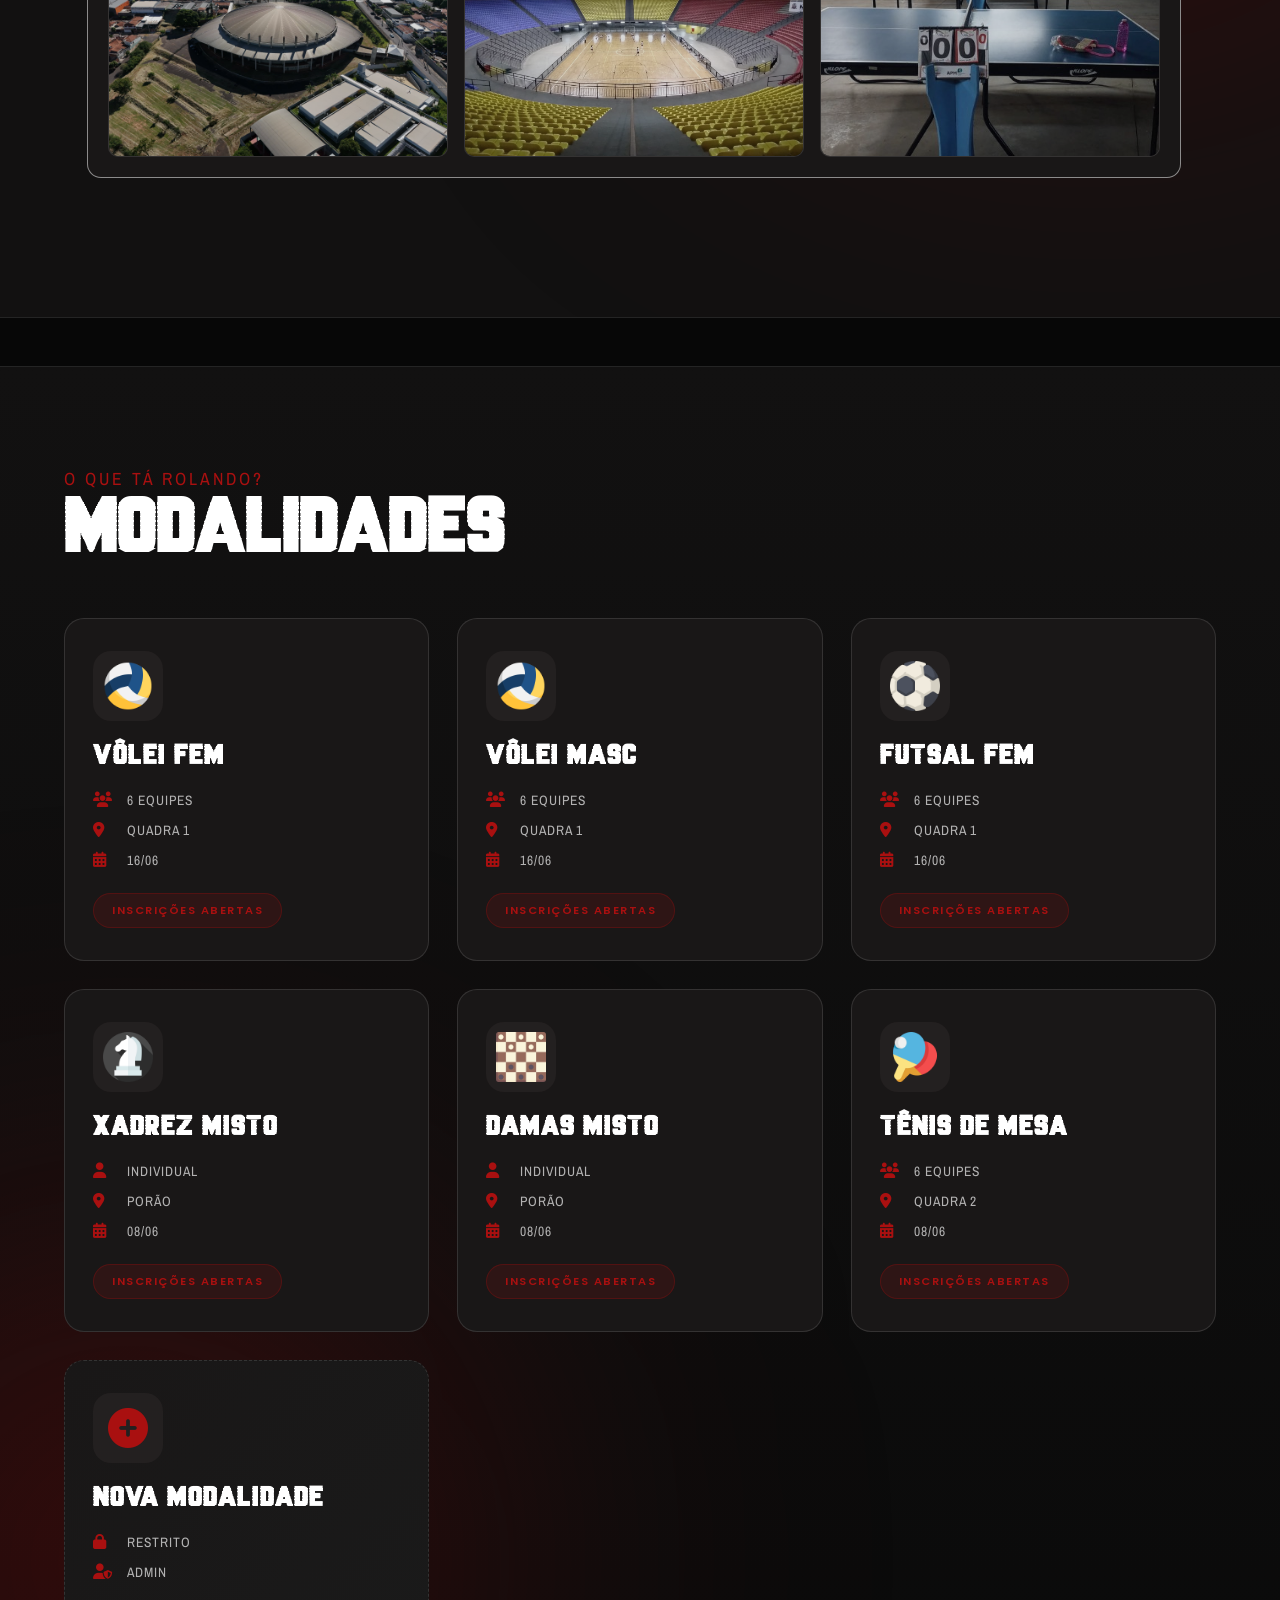
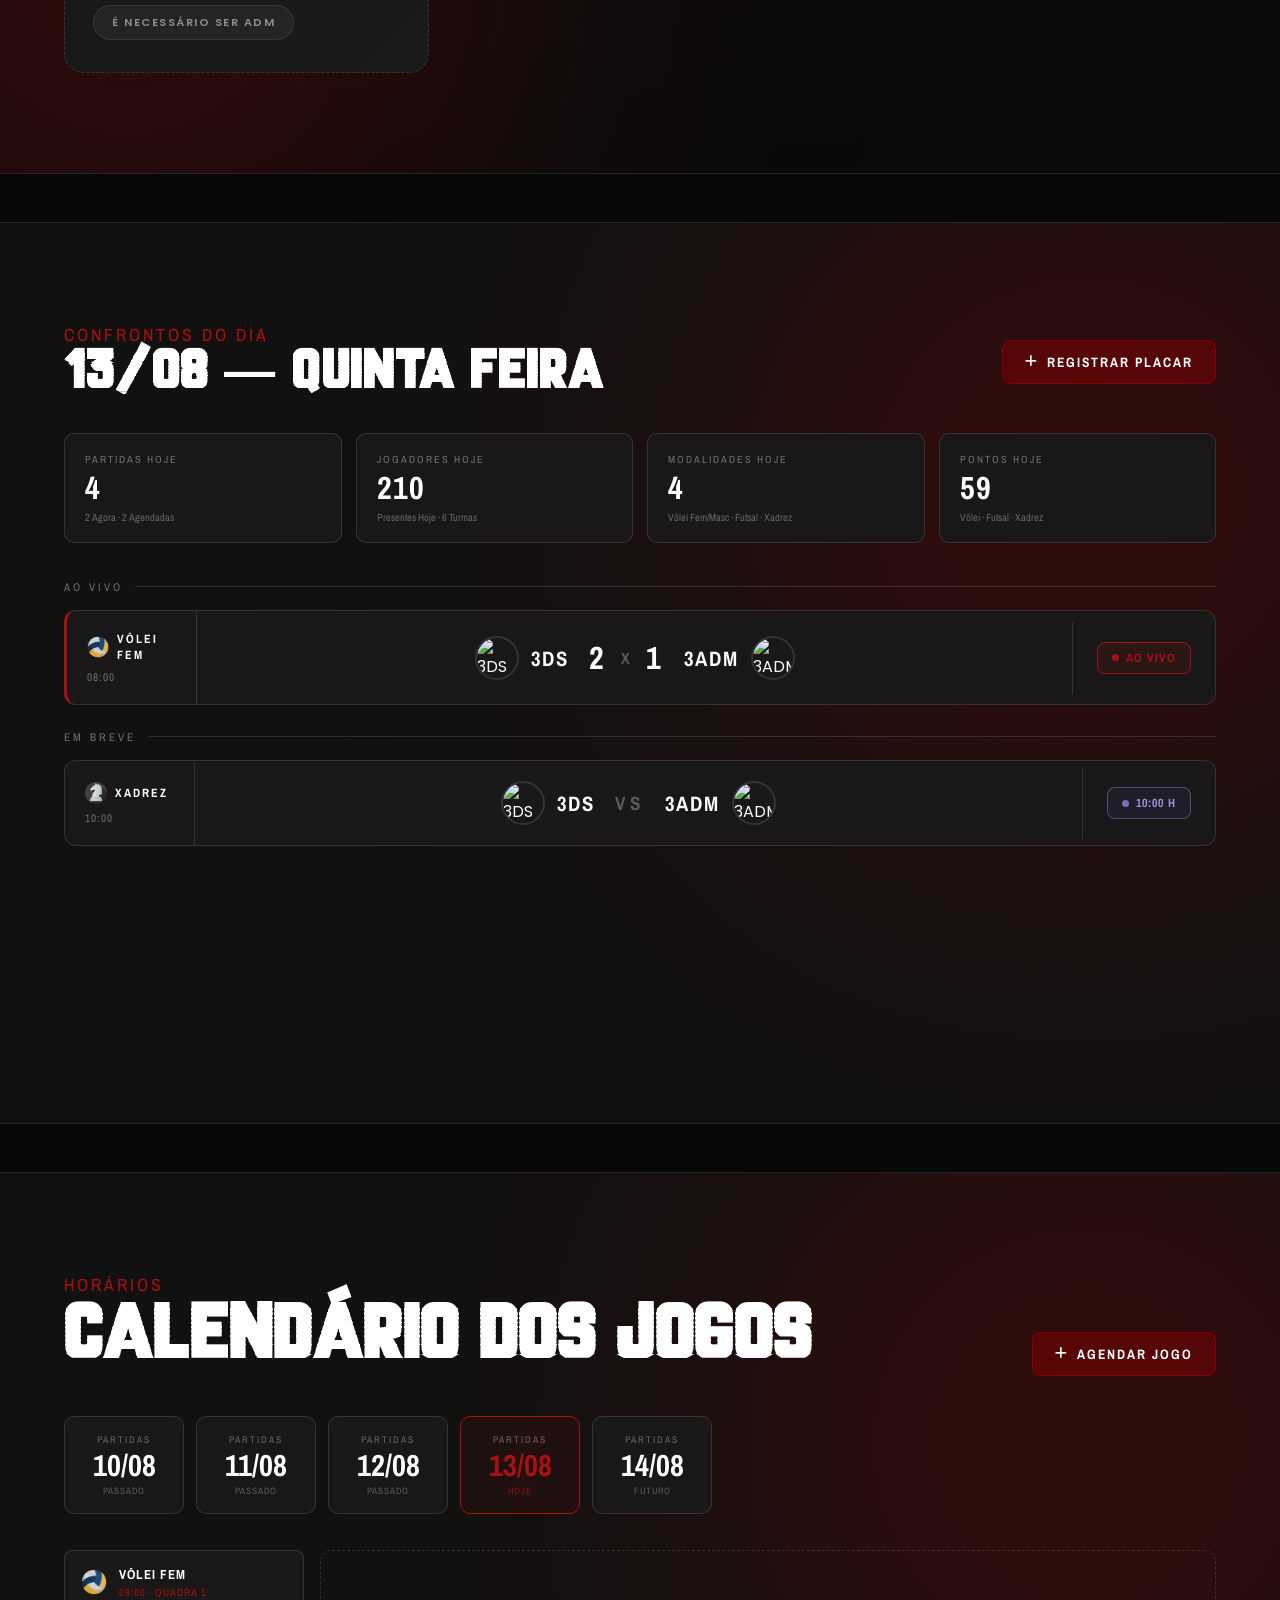
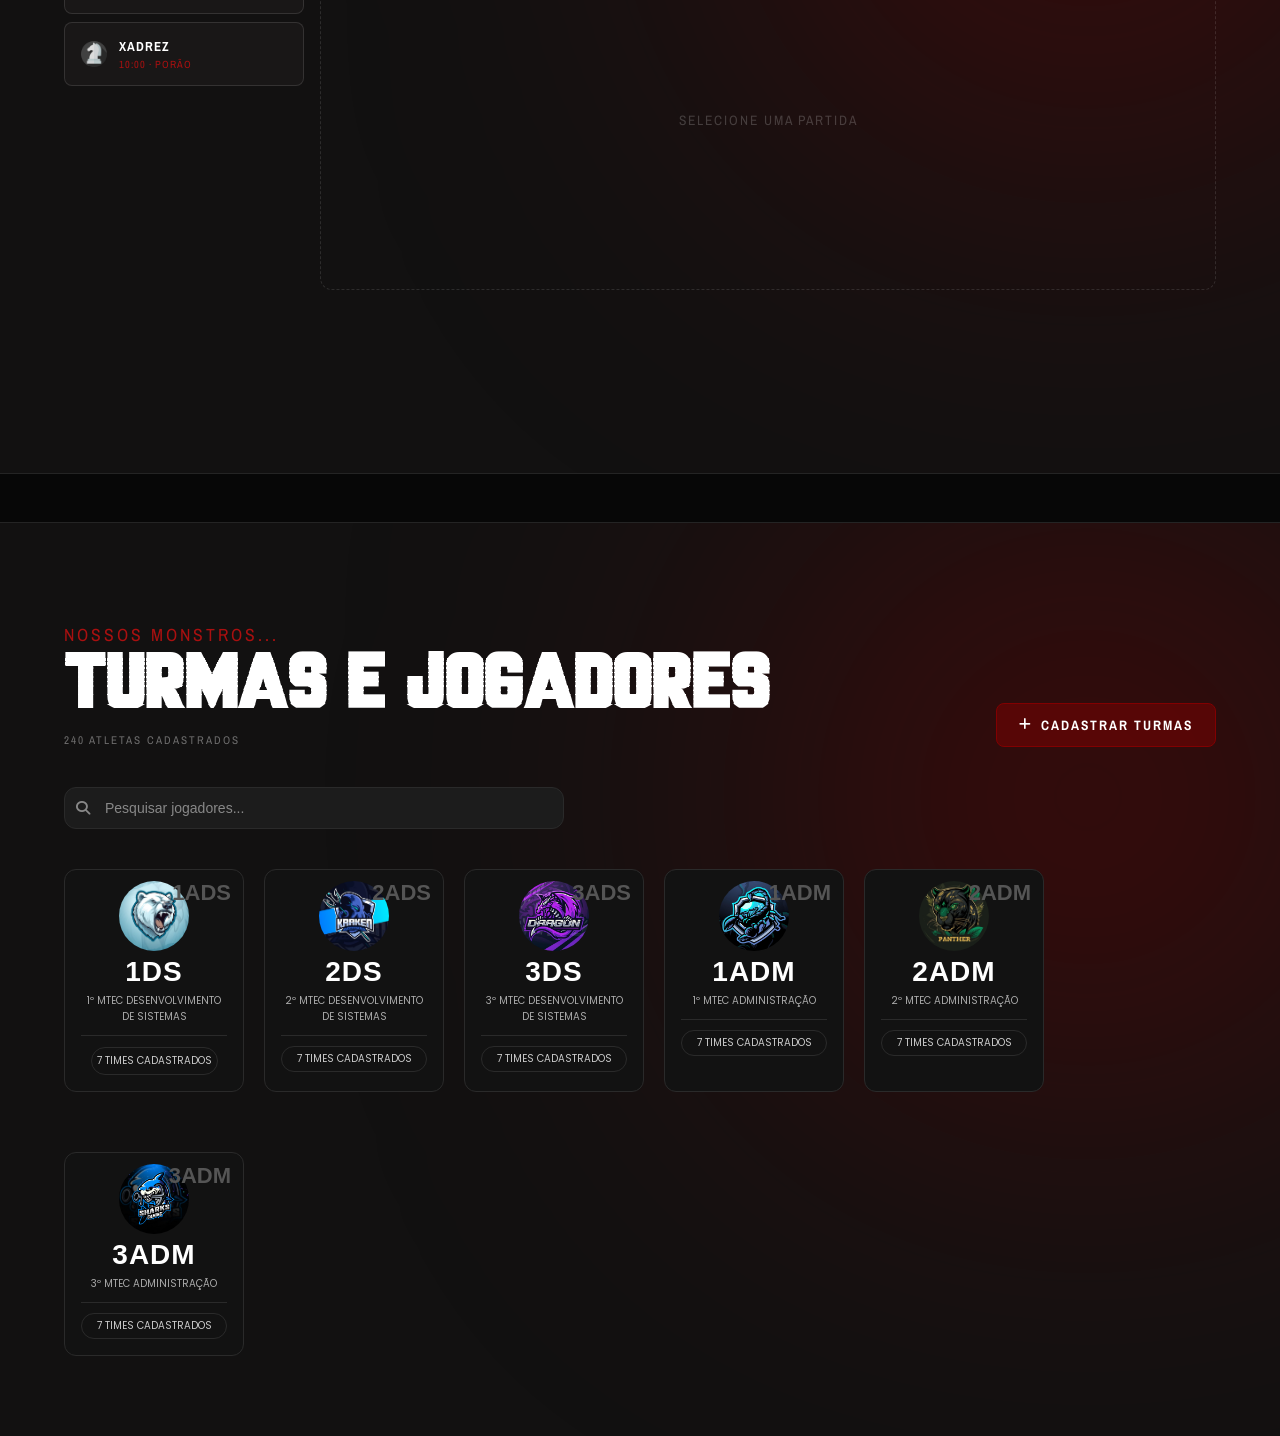
==== commit fddbb3f5: "Correções Básicas + imgs Att correções básicas, adição de imagens" ====
--- a/ProjetoInterclasse/screens/index.html
+++ b/ProjetoInterclasse/screens/index.html
@@ -382,20 +382,20 @@
 
         <div class="cards">
             <div class="card">
-                <div class="level">1DS</div>
+                <div class="level">1ADS</div>
                 <div class="icon">
-                    <img src="dragon.png" width="40">
+                    <img src="../imgs/times/1DS.png" width="70">
                 </div>
                 <h2>1DS</h2>
                 <div class="subtitle">1º MTEC DESENVOLVIMENTO DE SISTEMAS</div>
                 <hr>
-                <a href="turmas/1ds.html">VER 7 TIMES CADASTRADOS</a>
+                <a href="turmas/1ds.html">7 TIMES CADASTRADOS</a>
             </div> 
 
             <div class="card">
-                <div class="level">2DS</div>
+                <div class="level">2ADS</div>
                 <div class="icon">
-                    <img src="dragon.png" width="40">
+                    <img src="../imgs/times/2DS.png" width="70">
                 </div>
                 <h2>2DS</h2>
                 <div class="subtitle">2º MTEC DESENVOLVIMENTO DE SISTEMAS</div>
@@ -404,9 +404,9 @@
             </div>
 
             <div class="card">
-                <div class="level">3DS</div>
+                <div class="level">3ADS</div>
                 <div class="icon">
-                    <img src="../imgs/times/3ds.png" width="60" alt="3DS">
+                    <img src="../imgs/times/3DS.png" width="70" alt="3DS">
                 </div>
                 <h2>3DS</h2>
                 <div class="subtitle">3º MTEC DESENVOLVIMENTO DE SISTEMAS</div>
@@ -417,7 +417,7 @@
             <div class="card">
                 <div class="level">1ADM</div>
                 <div class="icon">
-                    <img src="dragon.png" width="40">
+                    <img src="../imgs/times/1ADM.png" width="70">
                 </div>
                 <h2>1ADM</h2>
                 <div class="subtitle">1º MTEC ADMINISTRAÇÃO</div>
@@ -428,7 +428,7 @@
             <div class="card">
                 <div class="level">2ADM</div>
                 <div class="icon">
-                    <img src="dragon.png" width="40">
+                    <img src="../imgs/times/2ADM.png" width="70">
                 </div>
                 <h2>2ADM</h2>
                 <div class="subtitle">2º MTEC ADMINISTRAÇÃO</div>
@@ -439,7 +439,7 @@
             <div class="card">
                 <div class="level">3ADM</div>
                 <div class="icon">
-                    <img src="../imgs/times/3adm.png" width="50" alt="3ADM">
+                    <img src="../imgs/times/3ADM.png" width="70" alt="3ADM">
                 </div>
                 <h2>3ADM</h2>
                 <div class="subtitle">3º MTEC ADMINISTRAÇÃO</div>
@@ -464,15 +464,15 @@
                 {
                     id: 1, modalidade: 'Vôlei Fem', hora: '08:00',
                     icone: '../imgs/icons/voleibol.png',
-                    time1: { nome: '3DS',  turma: '3º MTEC DS',  logo: '../imgs/times/3ds.png',  placar: 25 },
-                    time2: { nome: '3ADM', turma: '3º MTEC ADM', logo: '../imgs/times/3adm.png', placar: 10 },
+                    time1: { nome: '3DS',  turma: '3º MTEC DS',  logo: '../imgs/times/3DS.png',  placar: 25 },
+                    time2: { nome: '3ADM', turma: '3º MTEC ADM', logo: '../imgs/times/3ADM.png', placar: 10 },
                     local: 'Quadra 1', sets: '3–0'
                 },
                 {
                     id: 2, modalidade: 'Futsal Masc', hora: '10:00',
                     icone: '../imgs/icons/futsal.png',
-                    time1: { nome: '2DS',  turma: '2º MTEC DS',  logo: '../imgs/times/3ds.png',  placar: 4 },
-                    time2: { nome: '1ADM', turma: '1º MTEC ADM', logo: '../imgs/times/3adm.png', placar: 2 },
+                    time1: { nome: '2DS',  turma: '2º MTEC DS',  logo: '../imgs/times/2DS.png',  placar: 4 },
+                    time2: { nome: '1ADM', turma: '1º MTEC ADM', logo: '../imgs/times/1ADM.png', placar: 2 },
                     local: 'Quadra 1', sets: '—'
                 },
             ]
@@ -484,8 +484,8 @@
                 {
                     id: 3, modalidade: 'Vôlei Masc', hora: '08:00',
                     icone: '../imgs/icons/voleibol.png',
-                    time1: { nome: '1DS',  turma: '1º MTEC DS',  logo: '../imgs/times/3ds.png',  placar: 15 },
-                    time2: { nome: '2ADM', turma: '2º MTEC ADM', logo: '../imgs/times/3adm.png', placar: 20 },
+                    time1: { nome: '1DS',  turma: '1º MTEC DS',  logo: '../imgs/times/1DS.png',  placar: 15 },
+                    time2: { nome: '2ADM', turma: '2º MTEC ADM', logo: '../imgs/times/2ADM.png', placar: 20 },
                     local: 'Quadra 1', sets: '1–3'
                 },
             ]
@@ -497,8 +497,8 @@
                 {
                     id: 4, modalidade: 'Xadrez', hora: '09:00',
                     icone: '../imgs/icons/xadrez.png',
-                    time1: { nome: '3DS',  turma: '3º MTEC DS',  logo: '../imgs/times/3ds.png',  placar: 3 },
-                    time2: { nome: '1ADM', turma: '1º MTEC ADM', logo: '../imgs/times/3adm.png', placar: 1 },
+                    time1: { nome: '3DS',  turma: '3º MTEC DS',  logo: '../imgs/times/3DS.png',  placar: 3 },
+                    time2: { nome: '1ADM', turma: '1º MTEC ADM', logo: '../imgs/times/1ADM.png', placar: 1 },
                     local: 'Porão', sets: '—'
                 },
             ]
@@ -510,15 +510,15 @@
                 {
                     id: 5, modalidade: 'Vôlei Fem', hora: '08:00',
                     icone: '../imgs/icons/voleibol.png',
-                    time1: { nome: '3DS',  turma: '3º MTEC DS',  logo: '../imgs/times/3ds.png',  placar: 2 },
-                    time2: { nome: '3ADM', turma: '3º MTEC ADM', logo: '../imgs/times/3adm.png', placar: 1 },
+                    time1: { nome: '3DS',  turma: '3º MTEC DS',  logo: '../imgs/times/3DS.png',  placar: 2 },
+                    time2: { nome: '3ADM', turma: '3º MTEC ADM', logo: '../imgs/times/3ADM.png', placar: 1 },
                     local: 'Quadra 1', sets: 'Em andamento'
                 },
                 {
                     id: 6, modalidade: 'Xadrez', hora: '10:00',
                     icone: '../imgs/icons/xadrez.png',
-                    time1: { nome: '3DS',  turma: '3º MTEC DS',  logo: '../imgs/times/3ds.png',  placar: null },
-                    time2: { nome: '3ADM', turma: '3º MTEC ADM', logo: '../imgs/times/3adm.png', placar: null },
+                    time1: { nome: '3DS',  turma: '3º MTEC DS',  logo: '../imgs/times/3DS.png',  placar: null },
+                    time2: { nome: '3ADM', turma: '3º MTEC ADM', logo: '../imgs/times/3ADM.png', placar: null },
                     local: 'Porão', sets: 'Em breve'
                 },
             ]
@@ -530,8 +530,8 @@
                 {
                     id: 7, modalidade: 'Futsal Fem', hora: '09:00',
                     icone: '../imgs/icons/futsal.png',
-                    time1: { nome: '2DS',  turma: '2º MTEC DS',  logo: '../imgs/times/3ds.png',  placar: null },
-                    time2: { nome: '2ADM', turma: '2º MTEC ADM', logo: '../imgs/times/3adm.png', placar: null },
+                    time1: { nome: '2DS',  turma: '2º MTEC DS',  logo: '../imgs/times/2DS.png',  placar: null },
+                    time2: { nome: '2ADM', turma: '2º MTEC ADM', logo: '../imgs/times/2ADM.png', placar: null },
                     local: 'Quadra 1', sets: 'Agendado'
                 },
             ]
--- a/ProjetoInterclasse/screens/css/style.css
+++ b/ProjetoInterclasse/screens/css/style.css
@@ -1668,10 +1668,12 @@
 .cards {
     display: flex;
     gap: 20px;
+    flex-wrap: wrap;
+
 }
 
 .card {
-    display: block; /* necessário para <a class="card"> */
+    display: block; 
     width: 180px;
     padding: 16px;
     margin-top: 40px;
@@ -1683,8 +1685,8 @@
     overflow: hidden;
     transition: transform 0.2s ease, box-shadow 0.2s ease;
     text-align: center;
-    text-decoration: none; /* remove underline */
-    color: inherit; /* preserva cor do texto */
+    text-decoration: none; 
+    color: inherit;
 }
 
 .card:focus,
@@ -1705,6 +1707,10 @@
     align-items: center;
     justify-content: center;
     margin: 0 auto 10px;
+}
+
+.card .icon img{
+    border-radius: 360%;
 }
 
 /* número no canto */
@@ -1780,4 +1786,7 @@
     font-size: 22px;
     color: #555;
     font-weight: bold;
-}+}
+
+/*INFO*/
+
